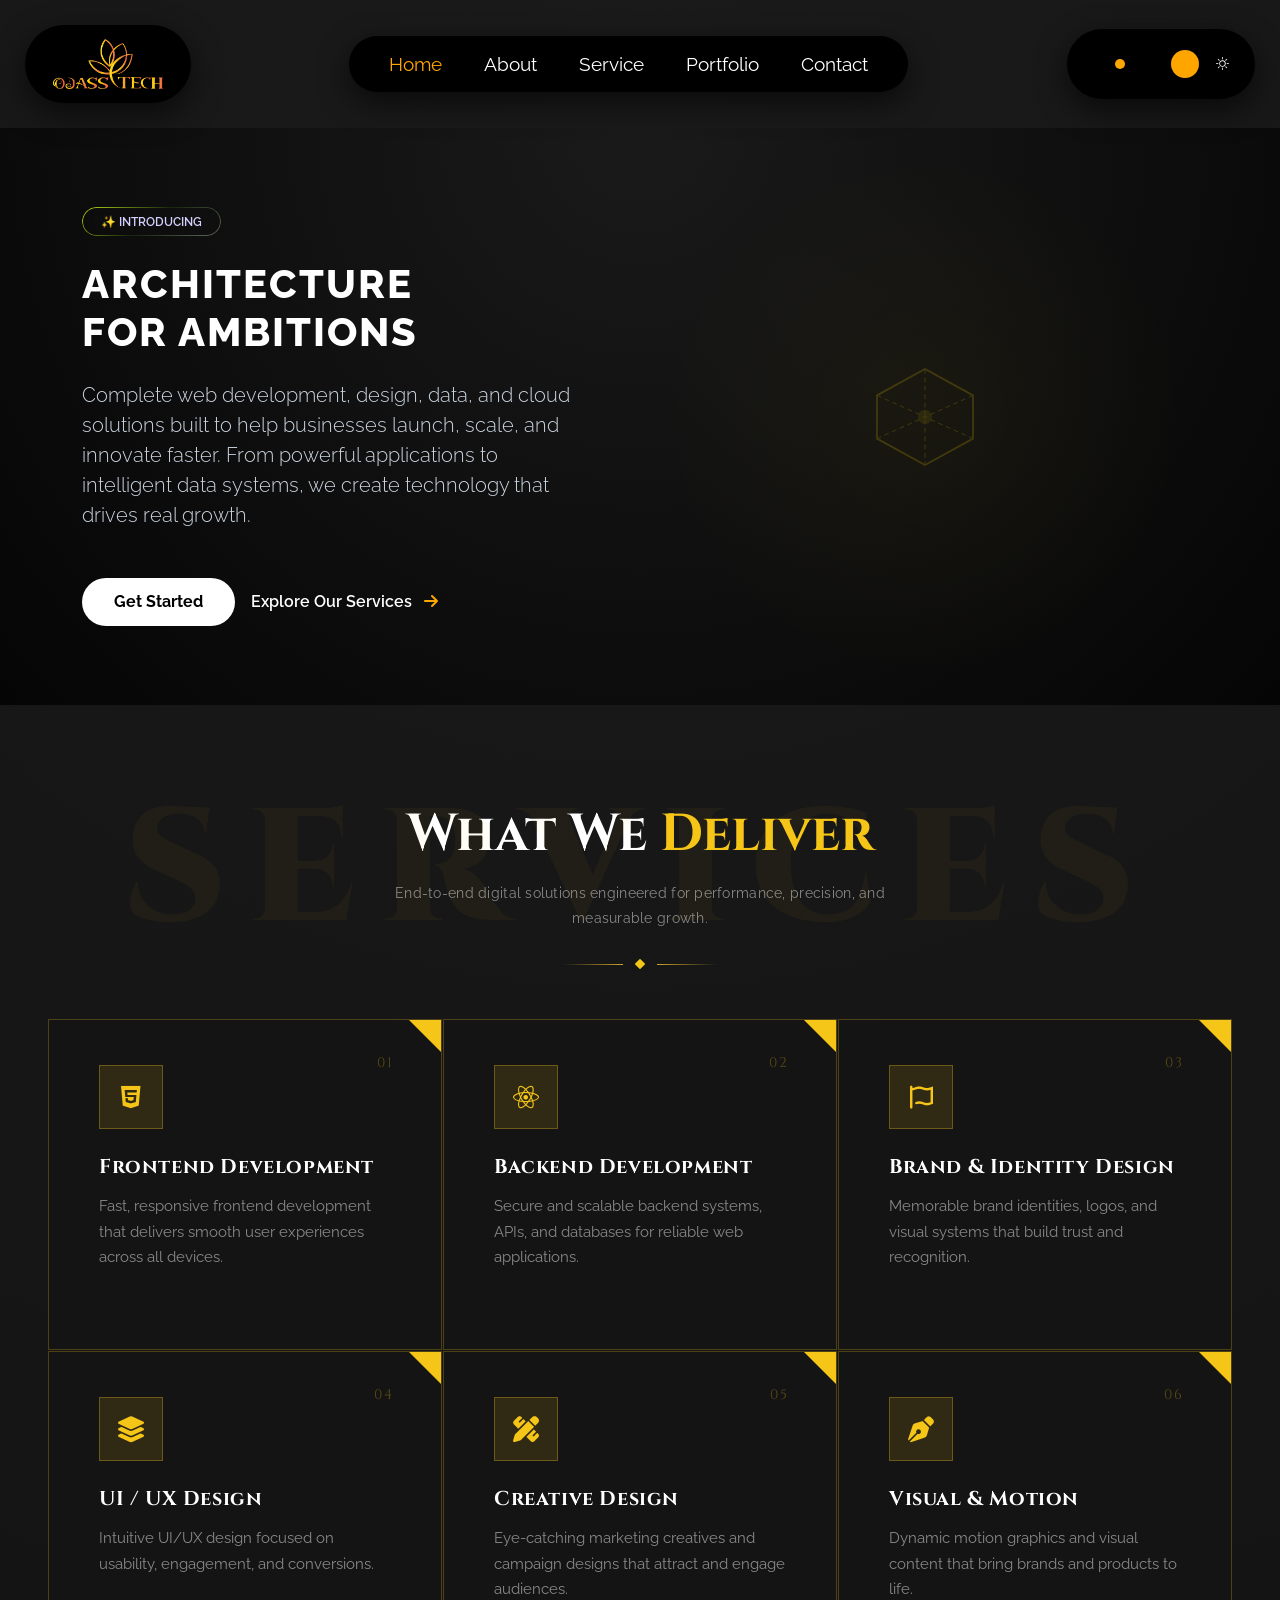
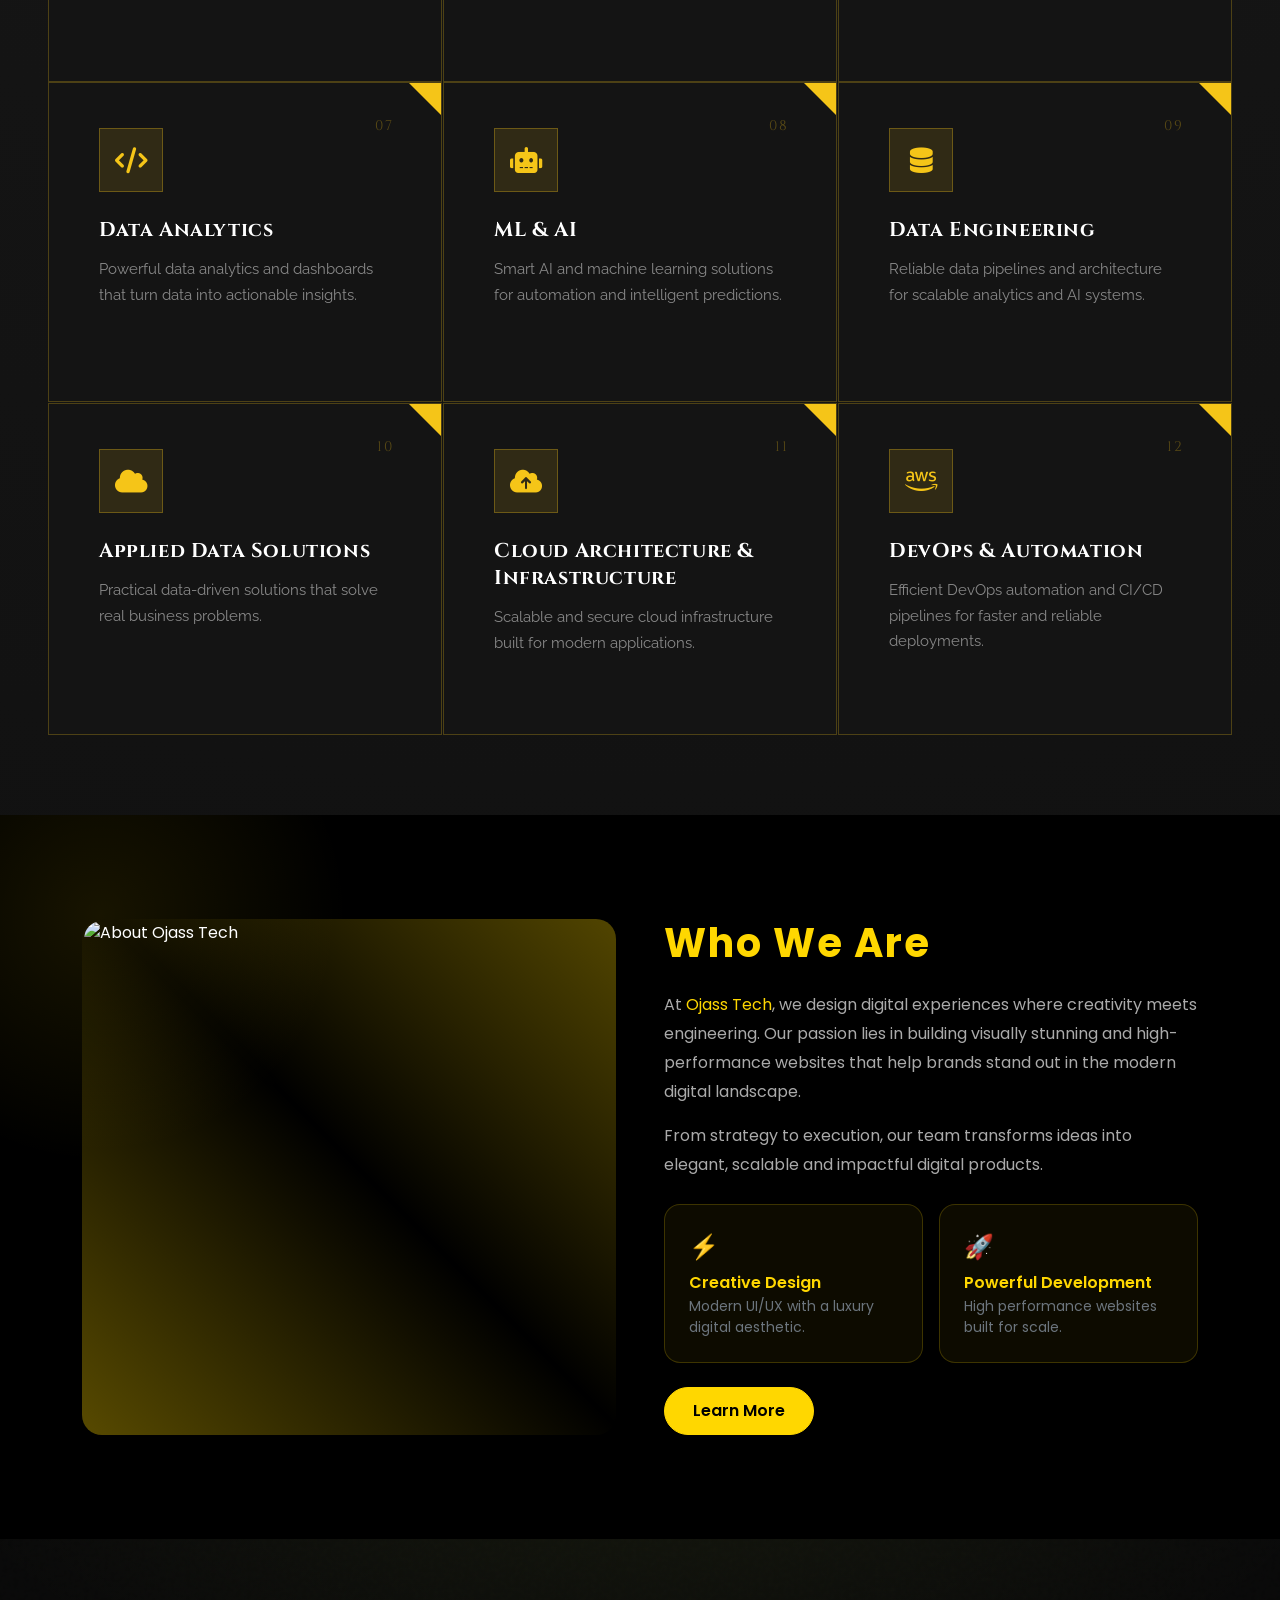
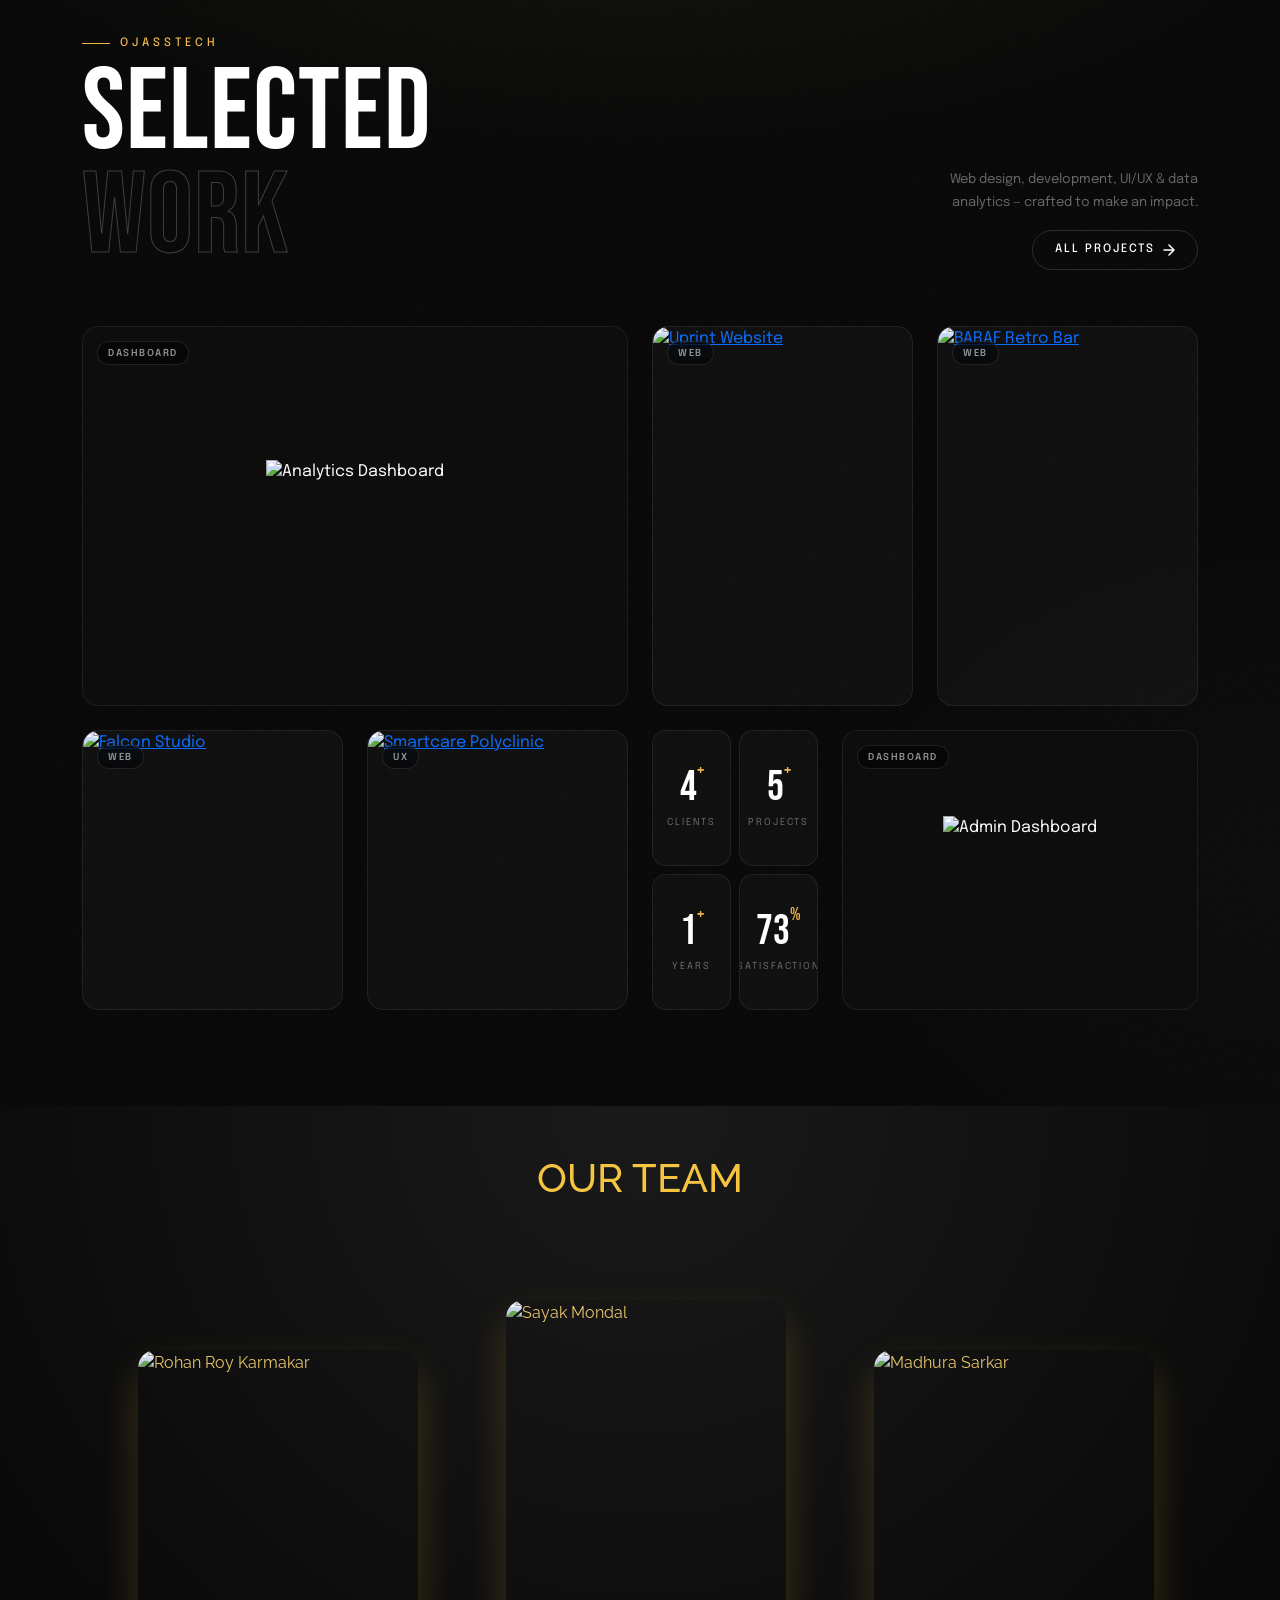
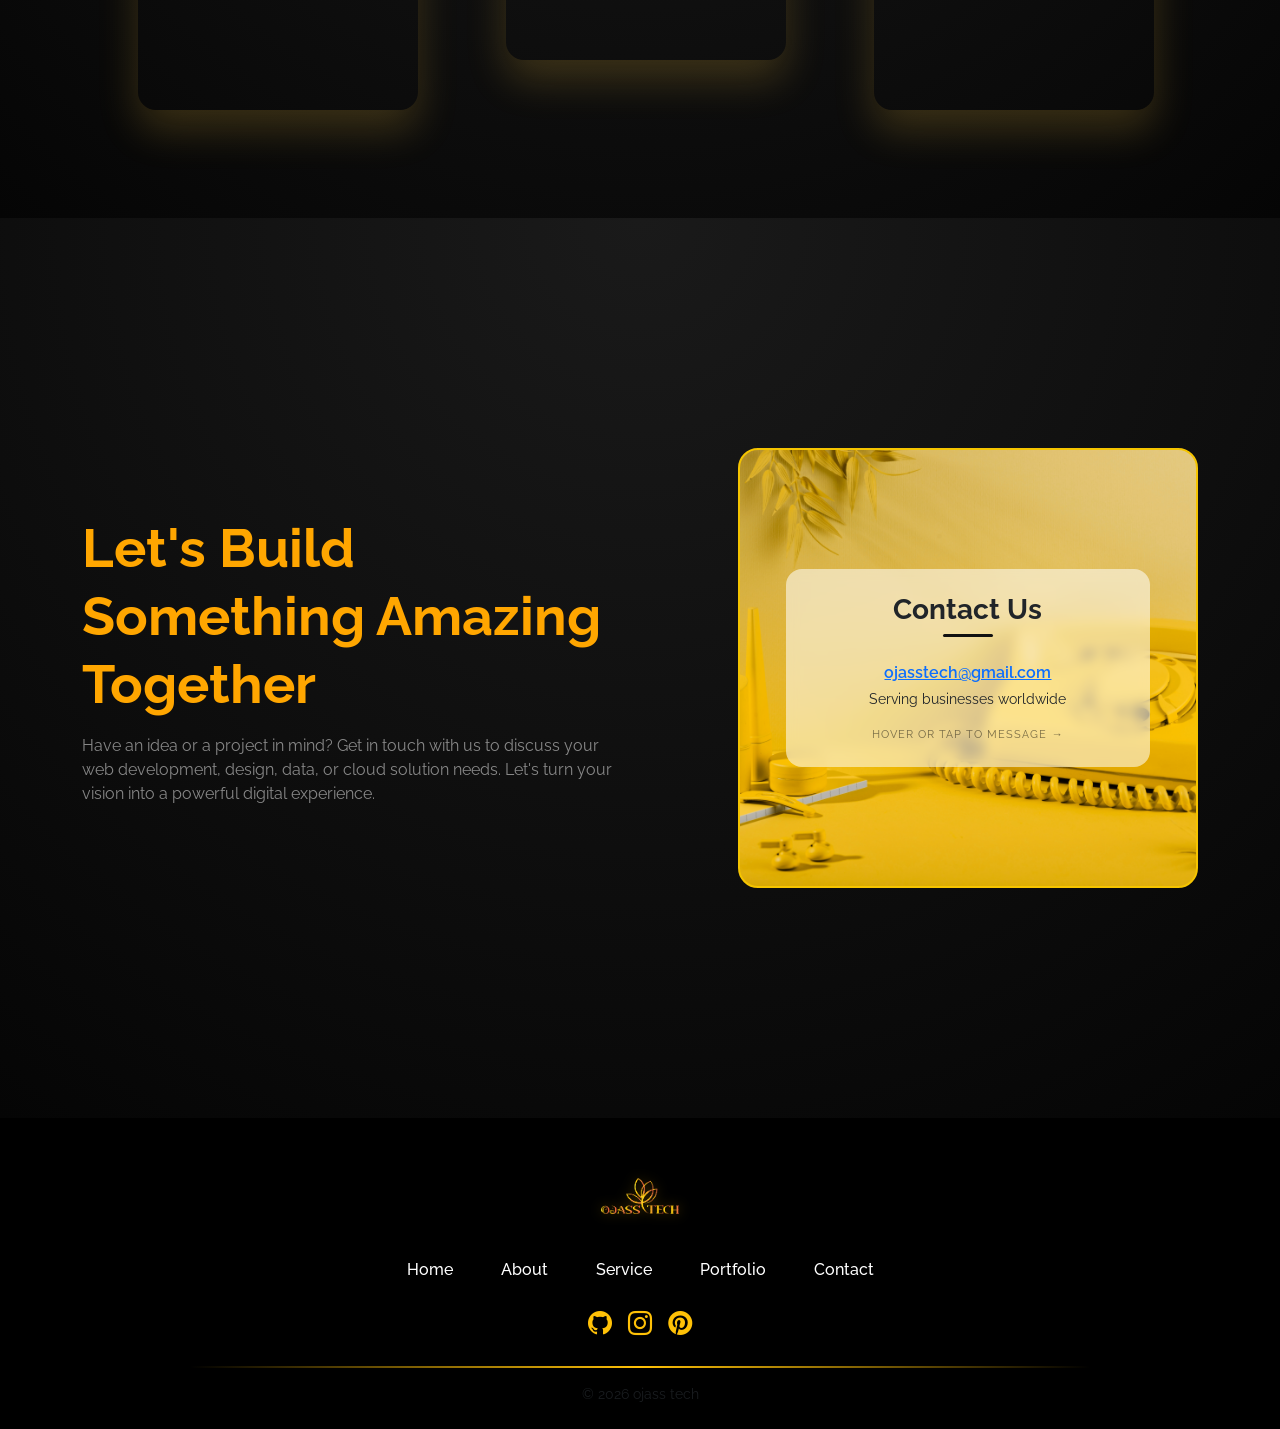
==== index.html @ 21a7098a "upload style.css and index.html from test" ====
<!DOCTYPE html>
<html lang="en">

<head>
  <meta charset="UTF-8" />
  <meta name="viewport" content="width=device-width, initial-scale=1" />
  <meta name="description" content="Ojass Tech offers complete web development, UI/UX design, data engineering, and cloud solutions. We build scalable technology to help your business innovate.">
  <title>ojasstech.com</title>

  <!-- Preconnect to critical origins -->
  <link rel="preconnect" href="https://cdn.jsdelivr.net" crossorigin>
  <link rel="preconnect" href="https://fonts.googleapis.com">
  <link rel="preconnect" href="https://fonts.gstatic.com" crossorigin>
  <link rel="preconnect" href="https://lottie.host" crossorigin>

  <!-- Preload the logo — above-the-fold LCP candidate -->
  <link rel="preload" href="assets/ojasstechlogo.png" as="image">

  <!-- Google Fonts with display=swap to prevent render-blocking -->
  <link href="https://fonts.googleapis.com/css2?family=Cinzel:wght@700;900&family=Bebas+Neue&family=Raleway:wght@400;600&family=Poppins:wght@400;600&family=Epilogue:wght@400;700&display=swap" rel="stylesheet">

  <!-- Critical CSS: Bootstrap + Bootstrap Icons -->
  <link href="https://cdn.jsdelivr.net/npm/bootstrap@5.3.2/dist/css/bootstrap.min.css" rel="stylesheet">
  <link href="https://cdn.jsdelivr.net/npm/bootstrap-icons@1.11.1/font/bootstrap-icons.css" rel="stylesheet">

  <!-- Font Awesome: async-loaded (non-render-blocking) -->
  <link rel="preload" href="https://cdnjs.cloudflare.com/ajax/libs/font-awesome/6.0.0-beta3/css/all.min.css" as="style" onload="this.onload=null;this.rel='stylesheet'">
  <noscript><link rel="stylesheet" href="https://cdnjs.cloudflare.com/ajax/libs/font-awesome/6.0.0-beta3/css/all.min.css"></noscript>

  <link rel="stylesheet" href="style.css">

  <!-- Inline critical CSS for above-the-fold paint — avoids FOUC on hero -->
  <style>
    body { background: radial-gradient(circle at top, #1a1a1a, #050505); }
    .navbar-wrap, .mobile-navbar { opacity: 1; }
    /* Robot placeholder skeleton shown before Spline loads */
    .robot-placeholder {
      width: 100%;
      height: 100%;
      position: absolute;
      inset: 0;
      display: flex;
      align-items: center;
      justify-content: center;
      background: radial-gradient(circle at center, rgba(255,215,0,0.04), transparent 70%);
      border-radius: 12px;
    }
    .robot-placeholder svg {
      opacity: 0.18;
      width: 120px;
      height: 120px;
    }
    /* Lottie placeholder: a simple pulsing dot shown before Lottie JS loads */
    .lottie-placeholder {
      width: 70px;
      height: 50px;
      display: flex;
      align-items: center;
      justify-content: center;
    }
    .lottie-placeholder::after {
      content: '';
      width: 10px;
      height: 10px;
      background: #FFA600;
      border-radius: 50%;
      animation: lottiePulse 1.2s ease-in-out infinite;
    }
    @keyframes lottiePulse {
      0%, 100% { opacity: 0.3; transform: scale(0.8); }
      50%       { opacity: 1;   transform: scale(1.2); }
    }
    .lottie-loaded .lottie-placeholder { display: none; }
  </style>
</head>

<body>

  <!-- DESKTOP NAVBAR -->
  <div class="navbar-wrap">
    <div class="pill logo-pill">
      <img src="assets/ojasstechlogo.png" alt="Ojass Tech Logo" class="logo-img" width="120" height="50" fetchpriority="high" />
    </div>

    <div class="pill nav-pill">
      <a class="active" href="#">Home</a>
      <a href="/about">About</a>
      <a href="/service">Service</a>
      <a href="/portfolio">Portfolio</a>
      <a href="/contact">Contact</a>
    </div>

    <div class="pill right-pill">
      <!-- Lottie placeholder shown until JS loads the real animation -->
      <div class="lottie-box" id="lottieDesktop">
        <div class="lottie-placeholder"></div>
      </div>

      <div class="theme-toggle" id="themeToggle" role="button" aria-label="Toggle light/dark mode">
        <span>
          <i class="bi bi-moon-stars" aria-hidden="true"></i>
          <i class="bi bi-brightness-high" aria-hidden="true"></i>
        </span>
        <div class="toggle-ball"></div>
      </div>
    </div>
  </div>

  <!-- MOBILE NAVBAR -->
  <div class="mobile-navbar">
    <div class="mobile-top">
      <div class="mobile-logo">
        <img src="assets/ojasstechlogo.png" alt="Ojass Tech Logo" class="logo-img-mob" width="100" height="40" />
      </div>

      <button class="menu-btn" id="menuToggle" aria-label="Open navigation menu" aria-expanded="false" aria-controls="mobileMenu">
        <i class="bi bi-list" aria-hidden="true"></i>
      </button>

      <div class="mobile-actions">
        <!-- Mobile Lottie placeholder -->
        <div class="lottie-box-mob" id="lottieMobile">
          <div class="lottie-placeholder"></div>
        </div>
        <div class="theme-toggle" id="themeToggleMobile" role="button" aria-label="Toggle light/dark mode">
          <div class="toggle-ball"></div>
        </div>
      </div>
    </div>

    <div class="mobile-menu" id="mobileMenu">
      <a class="active" href="#">Home</a>
      <a href="/about">About</a>
      <a href="/service">Service</a>
      <a href="/portfolio">Portfolio</a>
      <a href="/contact">Contact</a>
    </div>
  </div>


  <!-- HERO SECTION -->
  <section id="hero" class="hero d-flex align-items-center">
    <div class="container">

      <div class="row align-items-center">

        <!-- LEFT -->
        <div class="col-lg-6 text-start text-lg-start mb-5 mb-lg-0">

          <span class="pill-badge mb-4 d-inline-block">✨ Introducing</span>

          <h1 class="display-heading display-6 mb-4">
            architecture<br>for Ambitions
          </h1>

          <p class="lead lead-custom mb-5">
            Complete web development, design, data, and cloud solutions built to help businesses launch, scale, and
            innovate faster. From powerful applications to intelligent data systems, we create technology that drives
            real growth.
          </p>

          <div class="d-flex flex-wrap align-items-center justify-content-lg-start gap-3">
            <a href="/contact" class="btn btn-get-started">Get Started</a>
            <a href="#service" class="doc-link">
              Explore Our Services <i class="fas fa-arrow-right" aria-hidden="true"></i>
            </a>
          </div>

        </div>

        <!-- RIGHT — Spline lazy-loaded via IntersectionObserver -->
        <div class="col-lg-6">
          <div class="robot-wrapper" id="splineContainer">
            <!-- Static placeholder shown immediately — replace with a real screenshot
                 of your Spline robot saved as assets/robot-placeholder.webp for best results -->
            <div class="robot-placeholder" id="splinePlaceholder" aria-hidden="true">
              <!-- Generic 3D cube SVG as skeleton — replace with your robot screenshot -->
              <svg viewBox="0 0 100 100" fill="none" xmlns="http://www.w3.org/2000/svg">
                <polygon points="50,10 90,32 90,68 50,90 10,68 10,32" stroke="#FFD700" stroke-width="1.5" fill="none"/>
                <line x1="50" y1="10" x2="50" y2="90" stroke="#FFD700" stroke-width="0.8" stroke-dasharray="4,3"/>
                <line x1="10" y1="32" x2="90" y2="68" stroke="#FFD700" stroke-width="0.8" stroke-dasharray="4,3"/>
                <line x1="90" y1="32" x2="10" y2="68" stroke="#FFD700" stroke-width="0.8" stroke-dasharray="4,3"/>
                <circle cx="50" cy="50" r="6" fill="#FFD700" opacity="0.5"/>
              </svg>
            </div>
            <!-- spline-viewer injected here by JS after scroll -->
          </div>
        </div>

      </div>

    </div>
  </section>


  <!-- SERVICE SECTION -->
  <section class="services-section" id="service">
    <div class="container-fluid px-4 px-xl-5" style="max-width: 1600px;">

      <div class="services-header reveal">
        <h2>What We <span>Deliver</span></h2>
        <p>End-to-end digital solutions engineered for performance, precision, and measurable growth.</p>
        <div class="gold-divider">
          <span></span>
          <i class="fas fa-diamond" aria-hidden="true"></i>
          <span></span>
        </div>
      </div>

      <div class="row g-card">

        <div class="col-12 col-md-6 col-lg-4 reveal" style="transition-delay:0.05s">
          <div class="service-card">
            <a href="/service" aria-label="Frontend Development service">
              <div class="card-number">01</div>
              <div class="service-icon"><i class="fa-brands fa-html5" aria-hidden="true"></i></div>
              <h5>Frontend Development</h5>
              <p>Fast, responsive frontend development that delivers smooth user experiences across all devices.</p>
              <div class="card-cta">Explore <i class="fas fa-arrow-right" aria-hidden="true"></i></div>
            </a>
          </div>
        </div>

        <div class="col-12 col-md-6 col-lg-4 reveal" style="transition-delay:0.1s">
          <div class="service-card">
            <a href="/service" aria-label="Backend Development service">
              <div class="card-number">02</div>
              <div class="service-icon"><i class="fa-brands fa-react" aria-hidden="true"></i></div>
              <h5>Backend Development</h5>
              <p>Secure and scalable backend systems, APIs, and databases for reliable web applications.</p>
              <div class="card-cta">Explore <i class="fas fa-arrow-right" aria-hidden="true"></i></div>
            </a>
          </div>
        </div>

        <div class="col-12 col-md-6 col-lg-4 reveal" style="transition-delay:0.15s">
          <div class="service-card">
            <a href="/service" aria-label="Brand & Identity Design service">
              <div class="card-number">03</div>
              <div class="service-icon"><i class="fa-regular fa-font-awesome" aria-hidden="true"></i></div>
              <h5>Brand & Identity Design</h5>
              <p>Memorable brand identities, logos, and visual systems that build trust and recognition.</p>
              <div class="card-cta">Explore <i class="fas fa-arrow-right" aria-hidden="true"></i></div>
            </a>
          </div>
        </div>

        <div class="col-12 col-md-6 col-lg-4 reveal" style="transition-delay:0.2s">
          <div class="service-card">
            <a href="/service" aria-label="UI/UX Design service">
              <div class="card-number">04</div>
              <div class="service-icon"><i class="fas fa-layer-group" aria-hidden="true"></i></div>
              <h5>UI / UX Design</h5>
              <p>Intuitive UI/UX design focused on usability, engagement, and conversions.</p>
              <div class="card-cta">Explore <i class="fas fa-arrow-right" aria-hidden="true"></i></div>
            </a>
          </div>
        </div>

        <div class="col-12 col-md-6 col-lg-4 reveal" style="transition-delay:0.25s">
          <div class="service-card">
            <a href="/service" aria-label="Creative Design service">
              <div class="card-number">05</div>
              <div class="service-icon"><i class="fa-solid fa-pen-ruler" aria-hidden="true"></i></div>
              <h5>Creative Design</h5>
              <p>Eye-catching marketing creatives and campaign designs that attract and engage audiences.</p>
              <div class="card-cta">Explore <i class="fas fa-arrow-right" aria-hidden="true"></i></div>
            </a>
          </div>
        </div>

        <div class="col-12 col-md-6 col-lg-4 reveal" style="transition-delay:0.3s">
          <div class="service-card">
            <a href="/service" aria-label="Visual & Motion service">
              <div class="card-number">06</div>
              <div class="service-icon"><i class="fas fa-pen-nib" aria-hidden="true"></i></div>
              <h5>Visual & Motion</h5>
              <p>Dynamic motion graphics and visual content that bring brands and products to life.</p>
              <div class="card-cta">Explore <i class="fas fa-arrow-right" aria-hidden="true"></i></div>
            </a>
          </div>
        </div>

        <div class="col-12 col-md-6 col-lg-4 reveal" style="transition-delay:0.35s">
          <div class="service-card">
            <a href="/service" aria-label="Data Analytics service">
              <div class="card-number">07</div>
              <div class="service-icon"><i class="fas fa-code" aria-hidden="true"></i></div>
              <h5>Data Analytics</h5>
              <p>Powerful data analytics and dashboards that turn data into actionable insights.</p>
              <div class="card-cta">Explore <i class="fas fa-arrow-right" aria-hidden="true"></i></div>
            </a>
          </div>
        </div>

        <div class="col-12 col-md-6 col-lg-4 reveal" style="transition-delay:0.4s">
          <div class="service-card">
            <a href="/service" aria-label="ML & AI service">
              <div class="card-number">08</div>
              <div class="service-icon"><i class="fa-solid fa-robot" aria-hidden="true"></i></div>
              <h5>ML & AI</h5>
              <p>Smart AI and machine learning solutions for automation and intelligent predictions.</p>
              <div class="card-cta">Explore <i class="fas fa-arrow-right" aria-hidden="true"></i></div>
            </a>
          </div>
        </div>

        <div class="col-12 col-md-6 col-lg-4 reveal" style="transition-delay:0.45s">
          <div class="service-card">
            <a href="/service" aria-label="Data Engineering service">
              <div class="card-number">09</div>
              <div class="service-icon"><i class="fa-solid fa-database" aria-hidden="true"></i></div>
              <h5>Data Engineering</h5>
              <p>Reliable data pipelines and architecture for scalable analytics and AI systems.</p>
              <div class="card-cta">Explore <i class="fas fa-arrow-right" aria-hidden="true"></i></div>
            </a>
          </div>
        </div>

        <div class="col-12 col-md-6 col-lg-4 reveal" style="transition-delay:0.5s">
          <div class="service-card">
            <a href="/service" aria-label="Applied Data Solutions service">
              <div class="card-number">10</div>
              <div class="service-icon"><i class="fa-solid fa-cloud" aria-hidden="true"></i></div>
              <h5>Applied Data Solutions</h5>
              <p>Practical data-driven solutions that solve real business problems.</p>
              <div class="card-cta">Explore <i class="fas fa-arrow-right" aria-hidden="true"></i></div>
            </a>
          </div>
        </div>

        <div class="col-12 col-md-6 col-lg-4 reveal" style="transition-delay:0.55s">
          <div class="service-card">
            <a href="/service" aria-label="Cloud Architecture & Infrastructure service">
              <div class="card-number">11</div>
              <div class="service-icon"><i class="fa-solid fa-cloud-arrow-up" aria-hidden="true"></i></div>
              <h5>Cloud Architecture & Infrastructure</h5>
              <p>Scalable and secure cloud infrastructure built for modern applications.</p>
              <div class="card-cta">Explore <i class="fas fa-arrow-right" aria-hidden="true"></i></div>
            </a>
          </div>
        </div>

        <div class="col-12 col-md-6 col-lg-4 reveal" style="transition-delay:0.6s">
          <div class="service-card">
            <a href="/service" aria-label="DevOps & Automation service">
              <div class="card-number">12</div>
              <div class="service-icon"><i class="fa-brands fa-aws" aria-hidden="true"></i></div>
              <h5>DevOps & Automation</h5>
              <p>Efficient DevOps automation and CI/CD pipelines for faster and reliable deployments.</p>
              <div class="card-cta">Explore <i class="fas fa-arrow-right" aria-hidden="true"></i></div>
            </a>
          </div>
        </div>

      </div>
    </div>
  </section>


  <!-- ABOUT SECTION -->
  <section id="about-ojass">
    <div class="container py-4">
      <div class="row align-items-stretch g-5">

        <div class="col-lg-6 d-flex">
          <div class="img-border-wrap w-100">
            <!-- Use WebP with JPEG fallback. Convert aboutus-home.jpg → aboutus-home.webp via Squoosh -->
            <picture>
              <source srcset="assets/aboutus-home.webp" type="image/webp">
              <img src="assets/aboutus-home.jpg" alt="About Ojass Tech" loading="lazy" decoding="async" width="600" height="400">
            </picture>
          </div>
        </div>

        <div class="col-lg-6 d-flex flex-column justify-content-center">

          <h2 class="fw-bold fs-1 mb-4" style="color:#FFD700; letter-spacing:2px;">Who We Are</h2>

          <p class="mb-3 about-muted">
            At <span class="brand-highlight">Ojass Tech</span>, we design digital experiences where
            creativity meets engineering. Our passion lies in building visually stunning
            and high-performance websites that help brands stand out in the modern digital landscape.
          </p>

          <p class="mb-4 about-muted">
            From strategy to execution, our team transforms ideas into elegant,
            scalable and impactful digital products.
          </p>

          <div class="row g-3 mb-4">
            <div class="col-sm-6">
              <div class="feature-box p-4">
                <div class="fs-4 mb-2">⚡</div>
                <h6 class="fw-semibold mb-1 about-feature-title">Creative Design</h6>
                <p class="small mb-0 about-feature-desc">Modern UI/UX with a luxury digital aesthetic.</p>
              </div>
            </div>
            <div class="col-sm-6">
              <div class="feature-box p-4">
                <div class="fs-4 mb-2">🚀</div>
                <h6 class="fw-semibold mb-1 about-feature-title">Powerful Development</h6>
                <p class="small mb-0 about-feature-desc">High performance websites built for scale.</p>
              </div>
            </div>
          </div>

          <div>
            <a href="/about" class="about-btn" aria-label="Learn more about Ojass Tech">Learn More</a>
          </div>

        </div>
      </div>
    </div>
  </section>


  <!-- PORTFOLIO SECTION -->
  <section id="ot-portfolio" class="py-5">
    <div class="container py-5">

      <div class="ot-section-header ot-reveal ot-d1">
        <div>
          <div class="ot-title-eyebrow">OjassTech</div>
          <div class="ot-title-main">Selected<br><em>Work</em></div>
        </div>
        <div class="ot-header-right">
          <p>Web design, development, UI/UX & data analytics — crafted to make an impact.</p>
          <a href="/portfolio" class="ot-view-all-btn">
            All Projects
            <svg width="12" height="12" viewBox="0 0 12 12" fill="none" aria-hidden="true">
              <path d="M1 6h10M6 1l5 5-5 5" stroke="currentColor" stroke-width="1.5" stroke-linecap="round" stroke-linejoin="round" />
            </svg>
          </a>
        </div>
      </div>

      <div class="row g-4 mb-4">

        <div class="col-lg-6 ot-reveal ot-d2">
          <div class="ot-p-card ot-dash-card ot-dash-card-lg">
            <span class="ot-card-tag">Dashboard</span>
            <!-- WebP versions: convert with Squoosh → assets/dashboard1.webp -->
            <picture>
              <source srcset="assets/dashboard1.webp" type="image/webp">
              <img src="assets/dashboard 1.jpg" alt="Analytics Dashboard" loading="lazy" decoding="async" width="600" height="380">
            </picture>
            <div class="ot-card-info">
              <h6>Analytics Dashboard</h6>
              <small>UI · Data Visualization</small>
            </div>
          </div>
        </div>

        <div class="col-lg-3 ot-reveal ot-d3">
          <a href="https://ojasstech.github.io/uprintonline/" target="_blank" rel="noopener noreferrer">
            <div class="ot-p-card ot-web-card">
              <span class="ot-card-tag">Web</span>
              <picture>
                <source srcset="assets/uprint.webp" type="image/webp">
                <img src="assets/uprint.jpg" alt="Uprint Website" loading="lazy" decoding="async" width="300" height="380">
              </picture>
              <div class="ot-card-info">
                <h6>Uprint Website</h6>
                <small>Web Design</small>
              </div>
            </div>
          </a>
        </div>

        <div class="col-lg-3 ot-reveal ot-d4">
          <a href="https://madhura-sarkar.github.io/baraf/" target="_blank" rel="noopener noreferrer">
            <div class="ot-p-card ot-web-card">
              <span class="ot-card-tag">Web</span>
              <picture>
                <source srcset="assets/baraf.webp" type="image/webp">
                <img src="assets/baraf.png" alt="BARAF Retro Bar" loading="lazy" decoding="async" width="300" height="380">
              </picture>
              <div class="ot-card-info">
                <h6>Baraf Retro Bar & Restaurant</h6>
                <small>Homepage Design</small>
              </div>
            </div>
          </a>
        </div>

      </div>

      <div class="row g-4">

        <div class="col-lg-3 ot-reveal ot-d2">
          <a href="https://ojasstech.github.io/falcongarment/" target="_blank" rel="noopener noreferrer">
            <div class="ot-p-card ot-web-card2">
              <span class="ot-card-tag">Web</span>
              <picture>
                <source srcset="assets/falcon.webp" type="image/webp">
                <img src="assets/falcon.jpg" alt="Falcon Studio" loading="lazy" decoding="async" width="300" height="280">
              </picture>
              <div class="ot-card-info">
                <h6>Falcon Studio</h6>
                <small>Web Redesign</small>
              </div>
            </div>
          </a>
        </div>

        <div class="col-lg-3 ot-reveal ot-d3">
          <a href="https://ojasstech.github.io/smartcare/" target="_blank" rel="noopener noreferrer">
            <div class="ot-p-card ot-web-card2">
              <span class="ot-card-tag">UX</span>
              <picture>
                <source srcset="assets/smartcare.webp" type="image/webp">
                <img src="assets/smartcare.jpg" alt="Smartcare Polyclinic" loading="lazy" decoding="async" width="300" height="280">
              </picture>
              <div class="ot-card-info">
                <h6>Smartcare Polyclinic</h6>
                <small>UI/UX System</small>
              </div>
            </div>
          </a>
        </div>

        <div class="col-lg-2 col-md-6 ot-reveal ot-d4">
          <div class="ot-stat-grid-wrap">
            <div class="row g-2">
              <div class="col-6">
                <div class="ot-stat-card">
                  <div class="ot-stat-number"><span class="ot-counter" data-target="5">0</span><sup>+</sup></div>
                  <div class="ot-stat-label">Clients</div>
                </div>
              </div>
              <div class="col-6">
                <div class="ot-stat-card">
                  <div class="ot-stat-number"><span class="ot-counter" data-target="7">0</span><sup>+</sup></div>
                  <div class="ot-stat-label">Projects</div>
                </div>
              </div>
              <div class="col-6">
                <div class="ot-stat-card">
                  <div class="ot-stat-number"><span class="ot-counter" data-target="1">0</span><sup>+</sup></div>
                  <div class="ot-stat-label">Years</div>
                </div>
              </div>
              <div class="col-6">
                <div class="ot-stat-card">
                  <div class="ot-stat-number"><span class="ot-counter" data-target="95">0</span><sup>%</sup></div>
                  <div class="ot-stat-label">Satisfaction</div>
                </div>
              </div>
            </div>
          </div>
        </div>

        <div class="col-lg-4 col-md-6 ot-reveal ot-d5">
          <div class="ot-p-card ot-dash-card ot-dash-card-sm">
            <span class="ot-card-tag">Dashboard</span>
            <picture>
              <source srcset="assets/dashboard2.webp" type="image/webp">
              <img src="assets/dashboard 2.jpg" alt="Admin Dashboard" loading="lazy" decoding="async" width="400" height="280">
            </picture>
            <div class="ot-card-info">
              <h6>Admin Dashboard</h6>
              <small>Design System</small>
            </div>
          </div>
        </div>

      </div>

    </div>
  </section>


  <!-- TEAM SECTION -->
  <section id="ot-team" class="py-5">
    <div class="container">

      <div class="row">
        <div class="col-12 text-center ot-team-title">
          <h1>OUR TEAM</h1>
        </div>
      </div>

      <div class="ot-cards-wrapper">

        <div class="ot-team-card ot-card-1">
          <img src="https://i.pinimg.com/736x/e3/a6/f5/e3a6f5e869b3142d532f1bb4394dfa37.jpg" alt="Rohan Roy Karmakar" loading="lazy" decoding="async" width="280" height="360" />
          <div class="ot-team-overlay"><h5>Rohan Roy Karmakar</h5></div>
        </div>

        <div class="ot-team-card ot-card-2">
          <img src="https://i.pinimg.com/736x/e6/00/6d/e6006da0bc649869bf40bfb905b9883f.jpg" alt="Sayak Mondal" loading="lazy" decoding="async" width="280" height="360" />
          <div class="ot-team-overlay"><h5>Sayak Mondal</h5></div>
        </div>

        <div class="ot-team-card ot-card-3">
          <img src="https://i.pinimg.com/1200x/9f/0a/ba/9f0ababbc2673d8c20bb06755ae03d43.jpg" alt="Madhura Sarkar" loading="lazy" decoding="async" width="280" height="360" />
          <div class="ot-team-overlay"><h5>Madhura Sarkar</h5></div>
        </div>

      </div>

    </div>
  </section>


  <!-- CONTACT SECTION -->
  <section id="ot-contact" class="min-vh-100 d-flex align-items-center py-5">
    <div class="container py-4">
      <div class="row align-items-center g-5">

        <div class="col-12 col-md-6 text-center text-md-start">
          <h2 class="fw-bold lh-sm ot-contact-heading" style="font-size: clamp(2rem, 5vw, 3.4rem);">
            Let's Build Something Amazing Together
          </h2>
          <p class="mt-3 ot-contact-sub">
            Have an idea or a project in mind? Get in touch with us to discuss your web development, design, data, or
            cloud solution needs. Let's turn your vision into a powerful digital experience.
          </p>
        </div>

        <div class="col-12 col-md-6 d-flex justify-content-center justify-content-md-end">
          <div class="ot-flip-container w-100" style="max-width:460px;" onclick="this.classList.toggle('ot-active')">
            <div class="ot-flip-card">

              <div class="ot-flip-side ot-front d-flex align-items-center justify-content-center">
                <div class="text-center text-dark rounded-4 px-4 py-4"
                  style="backdrop-filter: blur(6px); background: rgba(255,255,255,0.55); width:80%;">
                  <h3 class="fw-bold ot-card-title">Contact Us</h3>
                  <p class="fw-semibold mt-4 mb-1">
                    <a href="mailto:ojasstech@gmail.com">ojasstech@gmail.com</a>
                  </p>
                  <p class="mb-0 small">Serving businesses worldwide</p>
                  <p class="mt-3 mb-0 text-black-50" style="font-size:0.7rem;letter-spacing:1px;text-transform:uppercase;">
                    Hover or tap to message →
                  </p>
                </div>
              </div>

              <div class="ot-flip-side ot-back d-flex align-items-center justify-content-center">
                <form action="https://formsubmit.co/ojasstech@gmail.com" method="POST"
                  class="w-100 d-flex justify-content-center">
                  <div class="rounded-4 px-4 py-4 w-100"
                    style="max-width:380px; backdrop-filter: blur(6px); background: rgba(255,255,255,0.6);">
                    <h3 class="fw-bold text-dark text-center ot-card-title mb-4">Contact Us</h3>
                    <div class="mb-3">
                      <input type="text" name="name" class="ot-field" placeholder="Your Full Name" required autocomplete="name">
                    </div>
                    <div class="mb-3">
                      <input type="email" name="email" class="ot-field" placeholder="Your Email" required autocomplete="email">
                    </div>
                    <div class="mb-3">
                      <textarea name="message" class="ot-field" rows="3" placeholder="Your Message" required></textarea>
                    </div>
                    <button type="submit" class="btn w-100 fw-semibold rounded-3 ot-submit-btn">
                      Send Message
                    </button>
                  </div>
                </form>
              </div>

            </div>
          </div>
        </div>

      </div>
    </div>
  </section>


  <!-- FOOTER -->
  <footer id="ot-footer" class="d-flex flex-column min-vh-50 text-white mt-auto pt-5" style="background: #000;">
    <div class="container text-center">

      <div class="d-flex align-items-center justify-content-center mb-4">
        <div class="ot-logo-box d-flex align-items-center justify-content-center rounded-pill"
          style="width: 260px; height: 60px; background: #000;">
          <img src="assets/ojasstechlogo.png" alt="OjassTech Logo" class="ot-footer-logo" loading="lazy" decoding="async" width="156" height="36" />
        </div>
      </div>

      <ul class="nav justify-content-center gap-3 mb-3">
        <li class="nav-item"><a class="nav-link text-white fw-medium ot-nav-link" href="/">Home</a></li>
        <li class="nav-item"><a class="nav-link text-white fw-medium ot-nav-link" href="/about">About</a></li>
        <li class="nav-item"><a class="nav-link text-white fw-medium ot-nav-link" href="/service">Service</a></li>
        <li class="nav-item"><a class="nav-link text-white fw-medium ot-nav-link" href="/portfolio">Portfolio</a></li>
        <li class="nav-item"><a class="nav-link text-white fw-medium ot-nav-link" href="/contact">Contact</a></li>
      </ul>

      <div class="d-flex justify-content-center gap-3 mb-4">
        <a href="https://github.com/ojasstech" class="ot-social-link text-warning fs-4" aria-label="Ojass Tech on GitHub" target="_blank" rel="noopener noreferrer"><i class="bi bi-github" aria-hidden="true"></i></a>
        <a href="https://www.instagram.com/ojass.tech" class="ot-social-link text-warning fs-4" aria-label="Ojass Tech on Instagram" target="_blank" rel="noopener noreferrer"><i class="bi bi-instagram" aria-hidden="true"></i></a>
        <a href="https://in.pinterest.com/ojasstech/" class="ot-social-link text-warning fs-4" aria-label="Ojass Tech on Pinterest" target="_blank" rel="noopener noreferrer"><i class="bi bi-pinterest" aria-hidden="true"></i></a>
      </div>

      <div class="ot-footer-divider mx-auto mb-3"></div>
      <p class="small text-muted pb-4 mb-0">© 2026 ojass tech</p>

    </div>
  </footer>


  <!-- ═══════════════════════════════════════════════════
       SCRIPTS — all deferred / lazy to protect TBT & TTI
       ═══════════════════════════════════════════════════ -->

  <!-- Bootstrap JS — defer so it never blocks parsing -->
  <script src="https://cdn.jsdelivr.net/npm/bootstrap@5.3.2/dist/js/bootstrap.bundle.min.js" defer></script>

  <script>
    (function () {
      'use strict';

      /* ──────────────────────────────────────────────────
         1. SPLINE — inject script + viewer only when the
            robot container enters the viewport (200px early)
         ────────────────────────────────────────────────── */
      var splineLoaded = false;
      var splineContainer = document.getElementById('splineContainer');
      var splinePlaceholder = document.getElementById('splinePlaceholder');

      var splineObs = new IntersectionObserver(function (entries) {
        if (entries[0].isIntersecting && !splineLoaded) {
          splineLoaded = true;
          splineObs.disconnect();

          // Dynamically inject the Spline viewer script
          var s = document.createElement('script');
          s.type = 'module';
          s.src = 'https://unpkg.com/@splinetool/viewer@1.12.58/build/spline-viewer.js';
          s.onload = function () {
            // Create and insert the viewer element
            var viewer = document.createElement('spline-viewer');
            viewer.setAttribute('url', 'https://prod.spline.design/wp-HumuRmpvWuUR3/scene.splinecode');
            viewer.setAttribute('events-target', 'global');
            viewer.className = 'robot';
            viewer.style.cssText = 'position:absolute;inset:0;width:100%;height:100%;display:block;';
            // Fade placeholder out, viewer in
            if (splinePlaceholder) {
              splinePlaceholder.style.transition = 'opacity 0.5s';
              splinePlaceholder.style.opacity = '0';
              setTimeout(function () { splinePlaceholder.remove(); }, 500);
            }
            splineContainer.appendChild(viewer);
          };
          document.head.appendChild(s);
        }
      }, { rootMargin: '200px 0px' }); // Start loading 200px before hero is visible

      if (splineContainer) splineObs.observe(splineContainer);

      /* ──────────────────────────────────────────────────
         2. LOTTIE — inject after page load event so it
            never competes with critical rendering
         ────────────────────────────────────────────────── */
      function injectLottie() {
        var s = document.createElement('script');
        s.type = 'module';
        s.src = 'https://unpkg.com/@lottiefiles/dotlottie-wc@0.8.11/dist/dotlottie-wc.js';
        s.onload = function () {
          // Replace desktop placeholder with real dotlottie-wc
          var desktopBox = document.getElementById('lottieDesktop');
          if (desktopBox) {
            var wc1 = document.createElement('dotlottie-wc');
            wc1.setAttribute('src', 'https://lottie.host/79f30cfb-bf27-48cc-8a07-85f405bd5cda/XPbWEwe9zy.lottie');
            wc1.setAttribute('autoplay', '');
            wc1.setAttribute('loop', '');
            wc1.style.cssText = 'width:70px;height:50px;';
            desktopBox.innerHTML = '';
            desktopBox.appendChild(wc1);
          }
          // Replace mobile placeholder with real dotlottie-wc
          var mobileBox = document.getElementById('lottieMobile');
          if (mobileBox) {
            var wc2 = document.createElement('dotlottie-wc');
            wc2.setAttribute('src', 'https://lottie.host/79f30cfb-bf27-48cc-8a07-85f405bd5cda/XPbWEwe9zy.lottie');
            wc2.setAttribute('autoplay', '');
            wc2.setAttribute('loop', '');
            wc2.style.cssText = 'width:70px;height:50px;';
            mobileBox.innerHTML = '';
            mobileBox.appendChild(wc2);
          }
        };
        document.head.appendChild(s);
      }

      // Wait until page has fully loaded before starting Lottie download
      if (document.readyState === 'complete') {
        // Already loaded (e.g. fast cache hit)
        setTimeout(injectLottie, 300);
      } else {
        window.addEventListener('load', function () {
          setTimeout(injectLottie, 300);
        });
      }

      /* ──────────────────────────────────────────────────
         3. THEME TOGGLE
         ────────────────────────────────────────────────── */
      function toggleTheme() {
        document.body.classList.toggle('light');
      }
      document.getElementById('themeToggle').addEventListener('click', toggleTheme);
      document.getElementById('themeToggleMobile').addEventListener('click', toggleTheme);

      /* ──────────────────────────────────────────────────
         4. MOBILE MENU
         ────────────────────────────────────────────────── */
      var menuToggle = document.getElementById('menuToggle');
      var mobileMenu = document.getElementById('mobileMenu');
      menuToggle.addEventListener('click', function () {
        var isOpen = mobileMenu.classList.toggle('show');
        menuToggle.setAttribute('aria-expanded', isOpen);
      });

      /* ──────────────────────────────────────────────────
         5. UNIFIED SCROLL REVEAL (services + portfolio)
         ────────────────────────────────────────────────── */
      var revealObs = new IntersectionObserver(function (entries) {
        entries.forEach(function (e) {
          if (e.isIntersecting) {
            e.target.classList.add('visible', 'ot-visible');
            revealObs.unobserve(e.target);
          }
        });
      }, { threshold: 0.1 });

      document.querySelectorAll('.reveal, .ot-reveal').forEach(function (el) {
        revealObs.observe(el);
      });

      /* ──────────────────────────────────────────────────
         6. COUNT-UP ANIMATION
         ────────────────────────────────────────────────── */
      var counterObs = new IntersectionObserver(function (entries) {
        entries.forEach(function (e) {
          if (!e.isIntersecting) return;
          var el = e.target;
          var target = +el.dataset.target;
          var steps = 60;
          var step = 0;
          var tick = function () {
            step++;
            var eased = 1 - Math.pow(1 - step / steps, 3);
            el.textContent = Math.round(eased * target);
            if (step < steps) setTimeout(tick, 1600 / steps);
            else el.textContent = target;
          };
          tick();
          counterObs.unobserve(el);
        });
      }, { threshold: 0.5 });

      document.querySelectorAll('.ot-counter').forEach(function (c) {
        counterObs.observe(c);
      });

    })();
  </script>

</body>
</html>
---- style.css ----
/* ===== CSS Custom Properties ===== */
:root {
  --gold: #F5C518;
  --gold-light: #FFD700;
  --gold-dim: #C9A227;
  --gold-muted: rgba(245, 197, 24, 0.12);
  --black: #0A0A0A;
  --black-mid: #111111;
  --black-card: #141414;
  --black-border: rgba(245, 197, 24, 0.25);
  --transition-base: 0.3s ease;
  --transition-med: 0.4s ease;
}

*, *::before, *::after { box-sizing: border-box; }

/* ===== Body ===== */
body {
  min-height: 100vh;
  font-family: 'Segoe UI', 'Raleway', sans-serif;
  background: radial-gradient(circle at top, #1a1a1a, #050505);
  background-color: var(--black);
  color: #e0e0e0;
  transition: background var(--transition-med), color var(--transition-med);
  overflow-x: hidden;
}

body.light {
  background: radial-gradient(circle at top, #ffffff, #eaeaea);
  color: #000;
}


/* ─────────────── NAVBAR ─────────────── */

.navbar-wrap {
  padding: 25px;
  display: flex;
  justify-content: space-between;
  align-items: center;
  gap: 20px;
}

.pill {
  background: #000;
  border-radius: 999px;
  padding: 14px 28px;
  display: flex;
  align-items: center;
  gap: 18px;
  box-shadow: 0 10px 30px rgba(0, 0, 0, 0.6);
}

body.light .pill {
  background: rgba(255, 255, 255, 0.8);
  box-shadow: 0 10px 30px rgba(0, 0, 0, 0.2);
}

.logo-img,
.logo-img-mob {
  height: 50px;
  width: auto;
  transition: transform var(--transition-base);
}

.logo-img:hover {
  transform: scale(1.08);
}

.nav-pill a {
  color: #fff;
  text-decoration: none;
  font-size: 1.2rem;
  margin: 0 12px;
  transition: color var(--transition-base);
}

.nav-pill a:hover,
.nav-pill a.active { color: orange; }

body.light .nav-pill a { color: #111; }

body.light .nav-pill a:hover,
body.light .nav-pill a.active { color: #ff7b00; }

.right-pill {
  padding: 10px 18px;
  gap: 12px;
}

.lottie-box,
.lottie-box-mob {
  width: 70px;
  height: 50px;
}

.lottie-box dotlottie-wc,
.lottie-box-mob dotlottie-wc {
  width: 100%;
  height: 100%;
}

/* ── Theme Toggle ── */
.theme-toggle {
  width: 70px;
  height: 34px;
  background: #000;
  border-radius: 999px;
  position: relative;
  cursor: pointer;
  display: flex;
  align-items: center;
  justify-content: space-between;
  padding: 0 8px;
}

.theme-toggle span {
  position: absolute;
  inset: 0;
  display: flex;
  align-items: center;
  justify-content: space-between;
  padding: 0 8px;
  font-size: 13px;
  pointer-events: none;
  color: #fff;
}

.toggle-ball {
  width: 28px;
  height: 28px;
  background: orange;
  border-radius: 50%;
  position: absolute;
  top: 3px;
  left: 4px;
  transition: left var(--transition-base), background var(--transition-base);
  z-index: 2;
  will-change: left;
}

body.light .theme-toggle { background: #eaeaea; }
body.light .theme-toggle span { color: #000; }
body.light .toggle-ball { left: 38px; background: #ff7b00; }

/* ── Mobile Navbar ── */
.mobile-navbar {
  display: none;
  padding: 12px 18px;
  background: rgba(0, 0, 0, 0.8);
  border-radius: 20px;
}

.mobile-top {
  display: flex;
  justify-content: space-between;
  align-items: center;
}

.mobile-actions {
  display: flex;
  align-items: center;
  gap: 10px;
}

.menu-btn {
  background: none;
  border: none;
  color: orange;
  font-size: 1.8rem;
  cursor: pointer;
}

.mobile-menu {
  display: none;
  flex-direction: column;
  margin-top: 10px;
  text-align: center;
}

.mobile-menu a {
  color: #fff;
  text-decoration: none;
  padding: 8px 0;
  font-size: 1rem;
  transition: color var(--transition-base);
}

.mobile-menu a:hover { color: orange; }
.mobile-menu.show { display: flex; }

@media (max-width: 991px) {
  .navbar-wrap { display: none; }
  .mobile-navbar { display: block; }
}


/* ─────────────── HERO ─────────────── */

#hero {
  background: radial-gradient(circle at top, #1a1a1a, #050505);
}

.hero {
  max-width: 1700px;
  margin: 0 auto;
  padding: 2rem 1rem;
  color: #fff;
}

.display-heading {
  font-weight: 800;
  text-transform: uppercase;
  letter-spacing: 2px;
  line-height: 1.2;
}

.lead-custom {
  color: #cbd5e0;
  max-width: 500px;
}

.pill-badge {
  padding: 0.35rem 1.2rem;
  border-radius: 100px;
  font-size: 0.75rem;
  font-weight: 600;
  text-transform: uppercase;
  position: relative;
  display: inline-block;
  backdrop-filter: blur(5px);
  color: #d4d0ff;
}

.pill-badge::before {
  content: '';
  position: absolute;
  inset: 0;
  padding: 1px;
  border-radius: 100px;
  background: linear-gradient(145deg, #b3d81a, #16250c, #606d5a);
  -webkit-mask: linear-gradient(#fff 0 0) content-box, linear-gradient(#fff 0 0);
  -webkit-mask-composite: xor;
  mask-composite: exclude;
  pointer-events: none;
}

.btn-get-started {
  background: #fff;
  color: #000;
  border-radius: 40px;
  padding: 0.75rem 2rem;
  font-weight: 700;
  border: none;
  transition: background var(--transition-base), transform var(--transition-base);
  text-decoration: none;
  display: inline-block;
}

.btn-get-started:hover {
  background: #f0eaff;
  transform: translateY(-2px);
  color: #000;
}

.doc-link {
  color: #fff;
  font-weight: 600;
  text-decoration: none;
  transition: color var(--transition-base);
}

.doc-link i {
  color: #FFA600;
  margin-left: 8px;
  transition: transform var(--transition-base);
}

.doc-link:hover { color: #FFA600; }
.doc-link:hover i { transform: translateX(5px); }

.robot-wrapper {
  position: relative;
  height: 513px;
  width: 100%;
}

spline-viewer.robot {
  position: absolute;
  inset: 0;
  width: 100%;
  height: 100%;
  display: block;
}

@media (max-width: 767.98px) {
  .display-heading { font-size: 2.5rem; }
  .robot-wrapper { height: 380px; margin-top: 2rem; }
  spline-viewer.robot { transform: scale(1.1); }
}

@media (max-width: 480px) {
  .robot-wrapper { height: 300px; }
}

/* Light mode — hero */
body.light #hero { background: radial-gradient(circle at top, #ffffff, #eaeaea); }
body.light .hero { color: #000; }
body.light .lead-custom { color: #555; }
body.light .display-heading { color: #000; }
body.light .pill-badge { color: #333; }
body.light .doc-link { color: #000; }
body.light .doc-link:hover { color: #FFA600; }
body.light .btn-get-started { background: #000; color: #fff; }
body.light .btn-get-started:hover { background: #222; color: #fff; }


/* ─────────────── ABOUT ─────────────── */

#about-ojass {
  background: #000;
  font-family: 'Poppins', sans-serif;
  color: #fff;
  overflow: hidden;
  position: relative;
  padding: 80px 0;
  transition: background var(--transition-med), color var(--transition-med);
}

#about-ojass::before {
  content: "";
  position: absolute;
  width: 500px;
  height: 500px;
  background: radial-gradient(circle, #FFD70018, transparent 70%);
  top: -150px;
  left: -150px;
  pointer-events: none;
  animation: aboutFloat 8s ease-in-out infinite;
  will-change: transform;
}

@keyframes aboutFloat {
  0%, 100% { transform: translateY(0); }
  50% { transform: translateY(40px); }
}

@keyframes aboutBorderMove {
  0% { background-position: 0% 50%; }
  100% { background-position: 300% 50%; }
}

#about-ojass .img-border-wrap {
  position: relative;
  border-radius: 20px;
  padding: 2px;
  overflow: hidden;
  min-height: 380px;
  background: linear-gradient(45deg, #FFD700, transparent 50%, #FFD700);
  background-size: 300% 300%;
  animation: aboutBorderMove 4s linear infinite;
  will-change: background-position;
}

#about-ojass .img-border-wrap img {
  display: block;
  width: 100%;
  height: 100%;
  object-fit: cover;
  border-radius: 18px;
  transition: transform 0.5s ease;
}

#about-ojass .img-border-wrap:hover img { transform: scale(1.05); }

#about-ojass .feature-box {
  background: rgba(255, 215, 0, 0.05);
  border: 1px solid rgba(255, 215, 0, 0.2);
  border-radius: 16px;
  transition: transform var(--transition-med), box-shadow var(--transition-med), background var(--transition-med), border-color var(--transition-med);
}

#about-ojass .feature-box:hover {
  transform: translateY(-8px);
  box-shadow: 0 0 25px rgba(255, 215, 0, 0.3);
}

#about-ojass .about-muted { color: #aaa; line-height: 1.8; }
#about-ojass .about-muted .brand-highlight { color: #FFD700; }
#about-ojass .about-feature-title { color: #FFD700; }
#about-ojass .about-feature-desc { color: #6c757d; }

#about-ojass .about-btn {
  display: inline-block;
  padding: 11px 28px;
  background: #FFD700;
  color: #000;
  border-radius: 30px;
  font-weight: 600;
  text-decoration: none;
  border: 1px solid #FFD700;
  transition: background 0.3s, color 0.3s;
}

#about-ojass .about-btn:hover {
  background: transparent;
  color: #FFD700;
}

/* Light mode — about */
body.light #about-ojass {
  background: radial-gradient(circle at top, #ffffff, #eaeaea);
  color: #111;
}

body.light #about-ojass::before {
  background: radial-gradient(circle, rgba(184, 134, 11, 0.1), transparent 70%);
}

body.light #about-ojass .img-border-wrap {
  background: linear-gradient(45deg, #b8860b, transparent 50%, #b8860b);
  background-size: 300% 300%;
}

body.light #about-ojass .feature-box {
  background: rgba(184, 134, 11, 0.06);
  border-color: rgba(184, 134, 11, 0.25);
}

body.light #about-ojass .feature-box:hover {
  box-shadow: 0 0 25px rgba(184, 134, 11, 0.25);
}

body.light #about-ojass .about-muted { color: #444; }
body.light #about-ojass .about-muted .brand-highlight { color: #b8860b; }
body.light #about-ojass .about-feature-title { color: #b8860b; }
body.light #about-ojass .about-feature-desc { color: #666; }
body.light #about-ojass h2 { color: #b8860b !important; }

body.light #about-ojass .about-btn {
  background: #b8860b;
  color: #fff;
  border-color: #b8860b;
}

body.light #about-ojass .about-btn:hover {
  background: transparent;
  color: #b8860b;
}


/* ─────────────── SERVICE SECTION ─────────────── */

.services-header {
  text-align: center;
  padding: 80px 20px 50px;
  position: relative;
}

.services-header::before {
  content: 'SERVICES';
  position: absolute;
  top: 50%;
  left: 50%;
  transform: translate(-50%, -50%);
  font-family: 'Cinzel', serif;
  font-size: clamp(60px, 14vw, 160px);
  font-weight: 900;
  color: rgba(245, 197, 24, 0.04);
  white-space: nowrap;
  letter-spacing: 0.15em;
  pointer-events: none;
  user-select: none;
}

.services-header h2 {
  font-family: 'Cinzel', serif;
  font-size: clamp(26px, 5vw, 52px);
  font-weight: 700;
  color: #ffffff;
  line-height: 1.15;
  margin-bottom: 16px;
}

.services-header h2 span { color: var(--gold); }

.services-header p {
  max-width: 560px;
  margin: 0 auto;
  font-size: 14px;
  color: #888;
  line-height: 1.8;
  letter-spacing: 0.02em;
}

.gold-divider {
  display: flex;
  align-items: center;
  justify-content: center;
  gap: 12px;
  margin: 28px auto 0;
}

.gold-divider span {
  display: block;
  height: 1px;
  width: 60px;
  background: linear-gradient(90deg, transparent, var(--gold-dim));
}

.gold-divider span:last-child {
  background: linear-gradient(90deg, var(--gold-dim), transparent);
}

.gold-divider i { color: var(--gold); font-size: 10px; }

.services-section { padding: 20px 0 80px; }

/* ── Service Cards ── */
.service-card {
  background: var(--black-card);
  border: 1px solid var(--black-border);
  padding: 45px 50px 40px;
  min-height: 320px;
  position: relative;
  cursor: pointer;
  overflow: hidden;
  transition: border-color 0.35s ease, transform 0.35s ease, box-shadow 0.35s ease;
  height: 100%;
  display: flex;
  flex-direction: column;
  will-change: transform;
}

.service-card::before {
  content: '';
  position: absolute;
  top: 0; right: 0;
  width: 0; height: 0;
  border-style: solid;
  border-width: 0 32px 32px 0;
  border-color: transparent var(--gold) transparent transparent;
  transition: border-width 0.35s ease;
}

.service-card::after {
  content: '';
  position: absolute;
  bottom: -60px; left: -60px;
  width: 120px; height: 120px;
  background: radial-gradient(circle, rgba(245,197,24,0.15) 0%, transparent 70%);
  transition: opacity 0.35s ease;
  opacity: 0;
}

.service-card:hover {
  border-color: var(--gold-dim);
  transform: translateY(-6px);
  box-shadow: 0 20px 50px rgba(0,0,0,0.7), 0 0 30px rgba(245,197,24,0.08);
}

.service-card:hover::before { border-width: 0 48px 48px 0; }
.service-card:hover::after { opacity: 1; }

/* Remove redundant text-decoration reset — handled by anchor href on card */
.service-card a {
  text-decoration: none;
  display: contents;
}

.service-icon {
  width: 64px;
  height: 64px;
  background: var(--gold-muted);
  border: 1px solid rgba(245,197,24,0.3);
  display: flex;
  align-items: center;
  justify-content: center;
  margin-bottom: 24px;
  transition: background 0.35s ease;
}

.service-card:hover .service-icon { background: rgba(245,197,24,0.22); }

.service-icon i {
  font-size: 26px;
  color: var(--gold);
}

.card-number {
  position: absolute;
  top: 32px;
  right: 48px;
  font-family: 'Cinzel', serif;
  font-size: 14px;
  color: rgba(245,197,24,0.3);
  letter-spacing: 0.1em;
}

.service-card h5 {
  font-family: 'Cinzel', serif;
  font-size: 20px;
  font-weight: 700;
  color: #ffffff;
  margin-bottom: 14px;
  letter-spacing: 0.03em;
  line-height: 1.35;
  transition: color 0.3s ease;
}

.service-card:hover h5 { color: var(--gold-light); }

.service-card p {
  font-size: 15px;
  color: #888;
  line-height: 1.7;
  flex-grow: 1;
  margin-bottom: 20px;
}

.card-cta {
  display: inline-flex;
  align-items: center;
  gap: 8px;
  font-size: 12px;
  font-weight: 600;
  letter-spacing: 0.15em;
  text-transform: uppercase;
  color: var(--gold);
  opacity: 0;
  transform: translateX(-8px);
  transition: opacity 0.35s ease, transform 0.35s ease;
}

.service-card:hover .card-cta { opacity: 1; transform: translateX(0); }
.card-cta i { font-size: 11px; }

.row.g-card { --bs-gutter-x: 1px; --bs-gutter-y: 1px; }

/* ── Reveal Animation ── */
.reveal {
  opacity: 0;
  transform: translateY(30px);
  transition: opacity 0.6s ease, transform 0.6s ease;
  will-change: opacity, transform;
}

.reveal.visible {
  opacity: 1;
  transform: translateY(0);
  will-change: auto;
}

@media (max-width: 767px) {
  .services-header { padding: 60px 16px 36px; }
  .service-card { padding: 36px 30px 32px; min-height: 260px; }
}


/* ─────────────── PORTFOLIO SECTION ─────────────── */

#ot-portfolio {
  --ot-accent: #f0b64a;
  --ot-accent-glow: rgba(200, 240, 74, 0.18);
  --ot-card-bg: rgba(255, 255, 255, 0.03);
  --ot-card-border: rgba(255, 255, 255, 0.07);
  --ot-text-dim: rgba(255, 255, 255, 0.38);
  position: relative;
  z-index: 1;
  background: #080808;
  background-image:
    radial-gradient(ellipse 80% 40% at 50% -10%, rgba(200, 240, 74, 0.07) 0%, transparent 70%),
    radial-gradient(ellipse 60% 50% at 100% 80%, rgba(255, 255, 255, 0.02) 0%, transparent 60%);
  color: #fff;
  font-family: 'Epilogue', sans-serif;
  overflow-x: hidden;
}

#ot-portfolio::before {
  content: '';
  position: absolute;
  inset: 0;
  background-image: url("data:image/svg+xml,%3Csvg viewBox='0 0 256 256' xmlns='http://www.w3.org/2000/svg'%3E%3Cfilter id='noise'%3E%3CfeTurbulence type='fractalNoise' baseFrequency='0.9' numOctaves='4' stitchTiles='stitch'/%3E%3C/filter%3E%3Crect width='100%25' height='100%25' filter='url(%23noise)' opacity='0.04'/%3E%3C/svg%3E");
  pointer-events: none;
  z-index: 0;
  opacity: 0.4;
}

#ot-portfolio > .container { position: relative; z-index: 1; }

/* ── Section Header ── */
#ot-portfolio .ot-section-header {
  display: flex;
  align-items: flex-end;
  justify-content: space-between;
  margin-bottom: 56px;
  gap: 24px;
}

#ot-portfolio .ot-title-eyebrow {
  font-size: 0.72rem;
  font-weight: 500;
  letter-spacing: 4px;
  text-transform: uppercase;
  color: var(--ot-accent);
  margin-bottom: 10px;
  display: flex;
  align-items: center;
  gap: 10px;
}

#ot-portfolio .ot-title-eyebrow::before {
  content: '';
  display: inline-block;
  width: 28px;
  height: 1px;
  background: var(--ot-accent);
}

#ot-portfolio .ot-title-main {
  font-family: 'Bebas Neue', sans-serif;
  font-size: clamp(4rem, 9vw, 8rem);
  line-height: 0.9;
  letter-spacing: 1px;
}

#ot-portfolio .ot-title-main em {
  font-style: normal;
  color: transparent;
  -webkit-text-stroke: 1px rgba(255, 255, 255, 0.22);
}

#ot-portfolio .ot-header-right {
  max-width: 260px;
  text-align: right;
}

#ot-portfolio .ot-header-right p {
  font-size: 0.82rem;
  color: var(--ot-text-dim);
  line-height: 1.75;
  margin-bottom: 16px;
}

#ot-portfolio .ot-view-all-btn {
  display: inline-flex;
  align-items: center;
  gap: 8px;
  font-size: 0.72rem;
  font-weight: 500;
  letter-spacing: 2px;
  text-transform: uppercase;
  color: #fff;
  text-decoration: none;
  border: 1px solid rgba(255, 255, 255, 0.14);
  padding: 10px 22px;
  border-radius: 50px;
  transition: background 0.3s, border-color 0.3s, gap 0.3s;
}

#ot-portfolio .ot-view-all-btn:hover {
  background: rgba(255, 255, 255, 0.06);
  border-color: rgba(255, 255, 255, 0.28);
  color: #fff;
  gap: 14px;
}

/* ── Card Base ── */
#ot-portfolio .ot-p-card {
  border-radius: 16px;
  overflow: hidden;
  background: var(--ot-card-bg);
  border: 1px solid var(--ot-card-border);
  position: relative;
  transition: transform 0.45s cubic-bezier(0.23, 1, 0.32, 1), box-shadow 0.45s cubic-bezier(0.23, 1, 0.32, 1), border-color 0.3s;
  will-change: transform;
}

#ot-portfolio .ot-p-card:hover {
  transform: translateY(-10px);
  box-shadow: 0 32px 70px rgba(0,0,0,0.75), 0 0 0 1px rgba(200,240,74,0.12);
  border-color: rgba(200,240,74,0.15);
}

#ot-portfolio .ot-p-card img {
  width: 100%;
  display: block;
  transition: transform 0.7s cubic-bezier(0.23, 1, 0.32, 1);
}

#ot-portfolio .ot-p-card:hover img { transform: scale(1.06); }

/* ── Overlay Info ── */
#ot-portfolio .ot-card-info {
  position: absolute;
  bottom: 0; left: 0; right: 0;
  padding: 20px 22px 22px;
  background: linear-gradient(to top, rgba(0,0,0,0.88) 0%, transparent 100%);
  transform: translateY(8px);
  opacity: 0;
  transition: opacity 0.4s, transform 0.4s;
}

#ot-portfolio .ot-p-card:hover .ot-card-info { opacity: 1; transform: translateY(0); }

#ot-portfolio .ot-card-info h6 { font-weight: 700; font-size: 0.88rem; margin-bottom: 3px; }

#ot-portfolio .ot-card-info small {
  font-size: 0.68rem;
  color: var(--ot-accent);
  letter-spacing: 1.2px;
  text-transform: uppercase;
}

#ot-portfolio .ot-card-tag {
  position: absolute;
  top: 14px; left: 14px;
  font-size: 0.6rem;
  font-weight: 600;
  letter-spacing: 1.5px;
  text-transform: uppercase;
  color: rgba(255,255,255,0.55);
  background: rgba(0,0,0,0.45);
  backdrop-filter: blur(10px);
  border: 1px solid rgba(255,255,255,0.1);
  padding: 4px 10px;
  border-radius: 20px;
  z-index: 2;
}

/* ── Dashboard Card ── */
#ot-portfolio .ot-dash-card {
  background: #0d0d0d;
  display: flex;
  align-items: center;
  justify-content: center;
}

#ot-portfolio .ot-dash-card-lg { height: 380px; }
#ot-portfolio .ot-dash-card-sm { height: 280px; }

#ot-portfolio .ot-dash-card-sm img { object-fit: contain !important; object-position: center !important; }

#ot-portfolio .ot-dash-card img {
  width: 100%;
  height: 100%;
  object-fit: cover;
  object-position: top center;
}

#ot-portfolio .ot-dash-card:hover img { transform: none; }

/* ── Web Scroll Preview ── */
#ot-portfolio .ot-web-card { height: 380px; overflow: hidden; }
#ot-portfolio .ot-web-card2 { height: 280px; overflow: hidden; }

#ot-portfolio .ot-web-card img,
#ot-portfolio .ot-web-card2 img {
  width: 100%;
  height: auto;
  transform: translateY(0);
  transition: transform 9s cubic-bezier(0.25, 0.46, 0.45, 0.94) !important;
}

#ot-portfolio .ot-web-card:hover img { transform: translateY(calc(-100% + 380px)) !important; }
#ot-portfolio .ot-web-card2:hover img { transform: translateY(calc(-100% + 380px)) !important; }

/* ── Stat Cards ── */
#ot-portfolio .ot-stat-card {
  height: 140px;
  display: flex;
  flex-direction: column;
  align-items: center;
  justify-content: center;
  gap: 6px;
  border-radius: 14px;
  background: var(--ot-card-bg);
  border: 1px solid var(--ot-card-border);
  transition: transform 0.4s cubic-bezier(0.23, 1, 0.32, 1), border-color 0.4s, box-shadow 0.4s;
  cursor: default;
  position: relative;
  overflow: hidden;
  will-change: transform;
}

#ot-portfolio .ot-stat-card::after {
  content: '';
  position: absolute;
  inset: 0;
  background: radial-gradient(circle at 50% 120%, var(--ot-accent-glow) 0%, transparent 65%);
  opacity: 0;
  transition: opacity 0.4s;
}

#ot-portfolio .ot-stat-card:hover {
  transform: translateY(-6px);
  border-color: rgba(200,240,74,0.2);
  box-shadow: 0 20px 50px rgba(0,0,0,0.5), 0 0 0 1px rgba(200,240,74,0.08);
}

#ot-portfolio .ot-stat-card:hover::after { opacity: 1; }

#ot-portfolio .ot-stat-number {
  font-family: 'Bebas Neue', sans-serif;
  font-size: 2.6rem;
  line-height: 1;
  position: relative;
  z-index: 1;
}

#ot-portfolio .ot-stat-number sup {
  font-size: 1.1rem;
  color: var(--ot-accent);
  vertical-align: super;
}

#ot-portfolio .ot-stat-label {
  font-size: 0.6rem;
  color: var(--ot-text-dim);
  letter-spacing: 2px;
  text-transform: uppercase;
  position: relative;
  z-index: 1;
}

#ot-portfolio .ot-stat-grid-wrap {
  height: 280px;
  display: flex;
  align-items: stretch;
}

#ot-portfolio .ot-stat-grid-wrap .row { flex: 1; align-content: stretch; }
#ot-portfolio .ot-stat-grid-wrap .col-6 { display: flex; }
#ot-portfolio .ot-stat-grid-wrap .ot-stat-card { flex: 1; height: auto; min-height: 0; }

/* ── Portfolio Scroll Reveal ── */
#ot-portfolio .ot-reveal {
  opacity: 0;
  transform: translateY(36px);
  transition: opacity 0.75s ease, transform 0.75s cubic-bezier(0.23, 1, 0.32, 1);
  will-change: opacity, transform;
}

#ot-portfolio .ot-reveal.ot-visible {
  opacity: 1;
  transform: translateY(0);
  will-change: auto;
}

#ot-portfolio .ot-d1 { transition-delay: 0.00s; }
#ot-portfolio .ot-d2 { transition-delay: 0.08s; }
#ot-portfolio .ot-d3 { transition-delay: 0.16s; }
#ot-portfolio .ot-d4 { transition-delay: 0.24s; }
#ot-portfolio .ot-d5 { transition-delay: 0.32s; }

/* Light mode — portfolio */
body.light #ot-portfolio {
  --ot-accent: #FFA600;
  --ot-accent-glow: rgba(255, 166, 0, 0.15);
  --ot-card-bg: rgba(0, 0, 0, 0.04);
  --ot-card-border: rgba(0, 0, 0, 0.08);
  --ot-text-dim: rgba(0, 0, 0, 0.45);
  background: #fff;
  background-image:
    radial-gradient(ellipse 80% 40% at 50% -10%, rgba(255, 166, 0, 0.08) 0%, transparent 70%),
    radial-gradient(ellipse 60% 50% at 100% 80%, rgba(0, 0, 0, 0.02) 0%, transparent 60%);
  color: #111;
}

body.light #ot-portfolio::before { opacity: 0.15; }
body.light #ot-portfolio .ot-title-main { color: #111; }
body.light #ot-portfolio .ot-title-main em { color: transparent; -webkit-text-stroke: 1px rgba(0,0,0,0.18); }
body.light #ot-portfolio .ot-header-right p { color: #555; }
body.light #ot-portfolio .ot-view-all-btn { color: #111; border-color: rgba(0,0,0,0.18); }
body.light #ot-portfolio .ot-view-all-btn:hover { background: rgba(0,0,0,0.05); border-color: rgba(0,0,0,0.35); }
body.light #ot-portfolio .ot-view-all-btn svg path { stroke: #111; }
body.light #ot-portfolio .ot-p-card { background: #fff; border-color: rgba(0,0,0,0.08); box-shadow: 0 4px 20px rgba(0,0,0,0.06); }
body.light #ot-portfolio .ot-p-card:hover { box-shadow: 0 32px 70px rgba(0,0,0,0.14), 0 0 0 1px rgba(255,166,0,0.25); border-color: rgba(255,166,0,0.3); }
body.light #ot-portfolio .ot-card-info { background: linear-gradient(to top, rgba(0,0,0,0.75) 0%, transparent 100%); }
body.light #ot-portfolio .ot-card-info h6 { color: #fff; }
body.light #ot-portfolio .ot-card-tag { color: rgba(255,255,255,0.9); background: rgba(0,0,0,0.55); border-color: rgba(255,255,255,0.15); }
body.light #ot-portfolio .ot-dash-card { background: #f5f5f5; }
body.light #ot-portfolio .ot-stat-card { background: #fff; border-color: rgba(0,0,0,0.08); box-shadow: 0 2px 12px rgba(0,0,0,0.06); color: #111; }
body.light #ot-portfolio .ot-stat-card:hover { border-color: rgba(255,166,0,0.35); box-shadow: 0 20px 50px rgba(0,0,0,0.1), 0 0 0 1px rgba(255,166,0,0.15); }
body.light #ot-portfolio .ot-stat-number { color: #111; }
body.light #ot-portfolio .ot-stat-number sup { color: #FFA600; }
body.light #ot-portfolio .ot-stat-label { color: rgba(0,0,0,0.4); }

@media (max-width: 991px) {
  #ot-portfolio .ot-section-header { flex-direction: column; align-items: flex-start; }
  #ot-portfolio .ot-header-right { text-align: left; max-width: 100%; }
}

@media (max-width: 768px) {
  #ot-portfolio .ot-dash-card-lg,
  #ot-portfolio .ot-dash-card-sm,
  #ot-portfolio .ot-web-card { height: 240px; }
  #ot-portfolio .ot-web-card:hover img { transform: translateY(calc(-100% + 240px)) !important; }
  #ot-portfolio .ot-stat-grid-wrap { height: auto; }
}


/* ─────────────── TEAM SECTION ─────────────── */

#ot-team {
  --ot-gold: #f5c542;
  --ot-gold-glow: rgba(245, 197, 66, 0.45);
  background: radial-gradient(circle at top, #1a1a1a, #050505);
  color: var(--ot-gold);
  transition: background var(--transition-med), color var(--transition-med);
}

body.light #ot-team {
  --ot-gold: #FFA600;
  --ot-gold-glow: rgba(255, 166, 0, 0.35);
  background: radial-gradient(circle at top, #ffffff, #eaeaea);
  color: #111;
}

#ot-team .ot-cards-wrapper {
  position: relative;
  height: 420px;
  margin: 80px auto 60px;
}

#ot-team .ot-team-card {
  position: absolute;
  width: 280px;
  height: 360px;
  border-radius: 18px;
  overflow: hidden;
  cursor: pointer;
  transition: transform 0.4s ease, box-shadow 0.4s ease;
  box-shadow: 0 20px 40px rgba(245, 197, 66, 0.2);
  will-change: transform;
}

#ot-team .ot-team-card img {
  width: 100%;
  height: 100%;
  object-fit: cover;
  filter: grayscale(30%);
  transition: filter 0.4s ease;
}

#ot-team .ot-team-card:hover {
  transform: translateY(-18px) scale(1.06);
  box-shadow: 0 30px 80px var(--ot-gold-glow);
  z-index: 10;
}

#ot-team .ot-team-card:hover img { filter: grayscale(0%); }

#ot-team .ot-team-overlay {
  position: absolute;
  inset: 0;
  background: linear-gradient(to top, rgba(0,0,0,0.9), transparent);
  opacity: 0;
  transition: opacity 0.4s ease;
  display: flex;
  align-items: flex-end;
  padding: 20px;
}

#ot-team .ot-team-card:hover .ot-team-overlay { opacity: 1; }
#ot-team .ot-team-overlay h5 { color: var(--ot-gold); font-size: 1rem; }

#ot-team .ot-card-1 { left: 5%; top: 60px; z-index: 1; }
#ot-team .ot-card-2 { left: 38%; top: 10px; z-index: 2; }
#ot-team .ot-card-3 { left: 71%; top: 60px; z-index: 1; }

@media (max-width: 991px) {
  #ot-team .ot-cards-wrapper { height: auto; margin-top: 40px; }
  #ot-team .ot-team-card { position: static; width: 100%; max-width: 340px; height: 300px; margin: 0 auto 24px; }
}

@media (max-width: 575px) {
  #ot-team .ot-team-card { height: 260px; max-width: 100%; }
}

@media (min-width: 992px) and (max-width: 1199px) {
  #ot-team .ot-cards-wrapper { height: 380px; }
  #ot-team .ot-team-card { width: 260px; height: 320px; }
  #ot-team .ot-card-1 { left: 4%; top: 60px; }
  #ot-team .ot-card-2 { left: 37%; top: 10px; }
  #ot-team .ot-card-3 { left: 70%; top: 60px; }
}

@media (min-width: 1400px) {
  #ot-team .ot-cards-wrapper { height: 460px; }
  #ot-team .ot-team-card { width: 320px; height: 400px; }
  #ot-team .ot-card-1 { left: 5%; top: 70px; }
  #ot-team .ot-card-2 { left: 37%; top: 0; }
  #ot-team .ot-card-3 { left: 69%; top: 70px; }
}


/* ─────────────── CONTACT SECTION ─────────────── */

#ot-contact { background: radial-gradient(circle at top, #1a1a1a, #050505); }

body.light #ot-contact { background: radial-gradient(circle at top, #ffffff, #eaeaea); }

#ot-contact .ot-flip-container {
  perspective: 1000px;
  height: 440px;
  cursor: pointer;
}

#ot-contact .ot-flip-card {
  width: 100%;
  height: 100%;
  position: relative;
  transition: transform 1s ease-in-out;
  transform-style: preserve-3d;
  will-change: transform;
}

#ot-contact .ot-flip-container:hover .ot-flip-card,
#ot-contact .ot-flip-container.ot-active .ot-flip-card {
  transform: rotateY(180deg);
}

#ot-contact .ot-flip-side {
  position: absolute;
  inset: 0;
  backface-visibility: hidden;
  border-radius: 20px;
  overflow: hidden;
  border: 2px solid #f5c400;
  background-size: cover;
  background-position: center;
}

#ot-contact .ot-front { background-image: url('assets/contactfront.jpg'); }
#ot-contact .ot-back { background-image: url('assets/contactback.jpg'); transform: rotateY(180deg); }

#ot-contact .ot-card-title::after {
  content: '';
  display: block;
  width: 50px;
  height: 3px;
  background: #111;
  border-radius: 2px;
  margin: 8px auto 0;
}

#ot-contact .ot-field {
  display: block;
  width: 100%;
  background: transparent;
  border: none;
  border-bottom: 2px solid #111;
  border-radius: 0;
  color: #111;
  padding: 8px 2px;
  font-size: 0.9rem;
  outline: none;
  transition: border-color 0.3s;
}

#ot-contact .ot-field::placeholder { color: rgba(0,0,0,0.45); }
#ot-contact .ot-field:focus { border-color: #FFA600; }

/* Submit button — CSS-only hover instead of inline onmouseover/onmouseout */
#ot-contact .ot-submit-btn {
  background: #f5c400;
  color: #000;
  border: 2px solid #f5c400;
  transition: background 0.25s, color 0.25s, border-color 0.25s;
}

#ot-contact .ot-submit-btn:hover {
  background: transparent;
  color: #111;
  border-color: #111;
}

#ot-contact .ot-contact-heading { color: #FFA600; }
#ot-contact .ot-contact-sub { color: rgba(255,255,255,0.5); }
body.light #ot-contact .ot-contact-sub { color: rgba(0,0,0,0.5); }

@media (max-width: 767px) {
  #ot-contact .ot-flip-container { height: 400px; }
}


/* ─────────────── FOOTER ─────────────── */

#ot-footer .ot-footer-divider {
  height: 2px;
  max-width: 900px;
  background: linear-gradient(to right, transparent, #ffc107, transparent);
}

#ot-footer .ot-nav-link {
  transition: transform var(--transition-base), color var(--transition-base);
}

#ot-footer .ot-nav-link:hover {
  transform: translateY(-2px);
  color: #ffc107 !important;
}

#ot-footer .ot-social-link {
  transition: transform var(--transition-base), color var(--transition-base);
}

#ot-footer .ot-social-link:hover {
  transform: scale(1.2);
  color: #fff !important;
}

#ot-footer .ot-logo-box {
  transition: box-shadow var(--transition-base);
}

#ot-footer .ot-logo-box:hover {
  box-shadow: 0 0 15px rgba(255, 193, 7, 0.4);
}

#ot-footer .ot-footer-logo {
  max-width: 60%;
  max-height: 60%;
  object-fit: contain;
  filter: drop-shadow(0 0 6px rgba(255, 193, 7, 0.4));
  transition: transform var(--transition-base);
}

#ot-footer .ot-logo-box:hover .ot-footer-logo { transform: scale(1.05); }

/* Light mode — footer */
body.light #ot-footer { background: #f1f1f1 !important; color: #111 !important; }
body.light #ot-footer .ot-nav-link { color: #111 !important; }
body.light #ot-footer .ot-nav-link:hover { color: #ff7b00 !important; }
body.light #ot-footer .ot-social-link { color: #ff7b00 !important; }
body.light #ot-footer .ot-social-link:hover { color: #111 !important; }
body.light #ot-footer .ot-logo-box { background: #ddd !important; }
body.light #ot-footer .text-muted { color: #666 !important; }
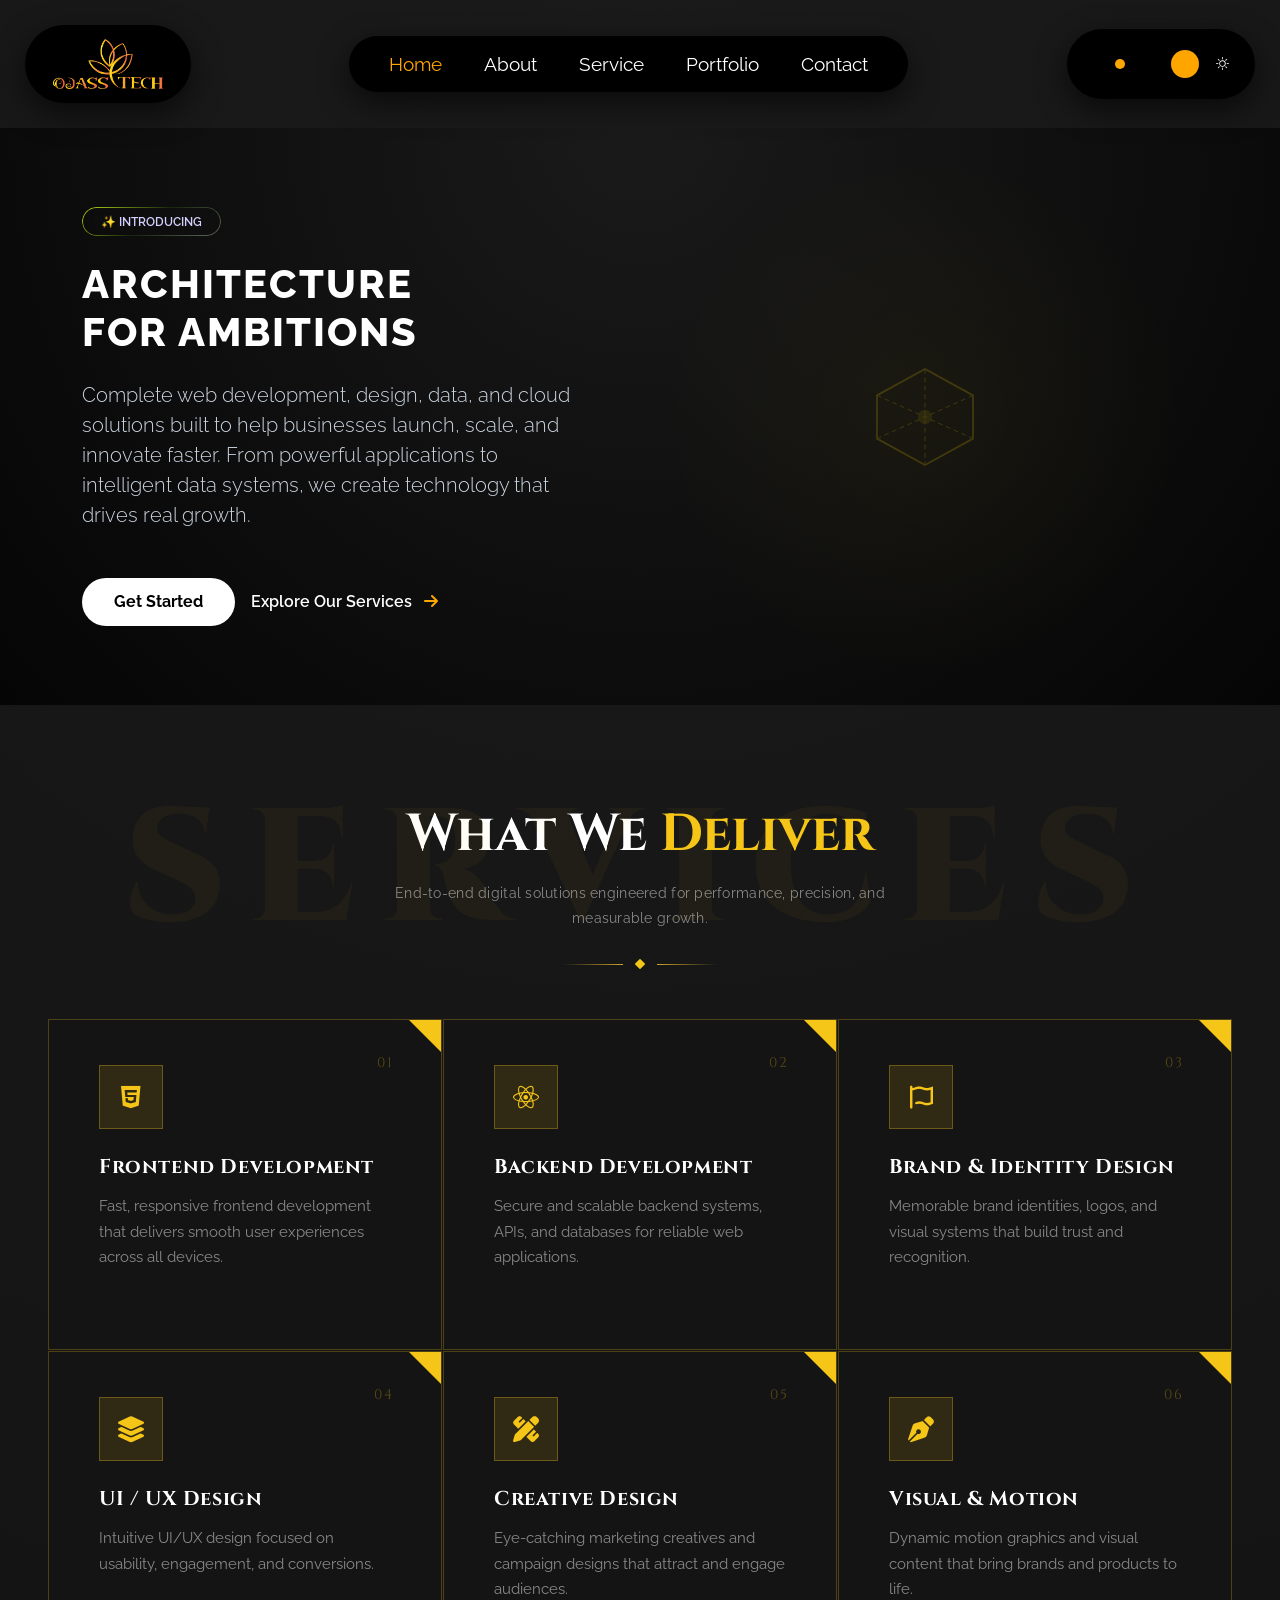
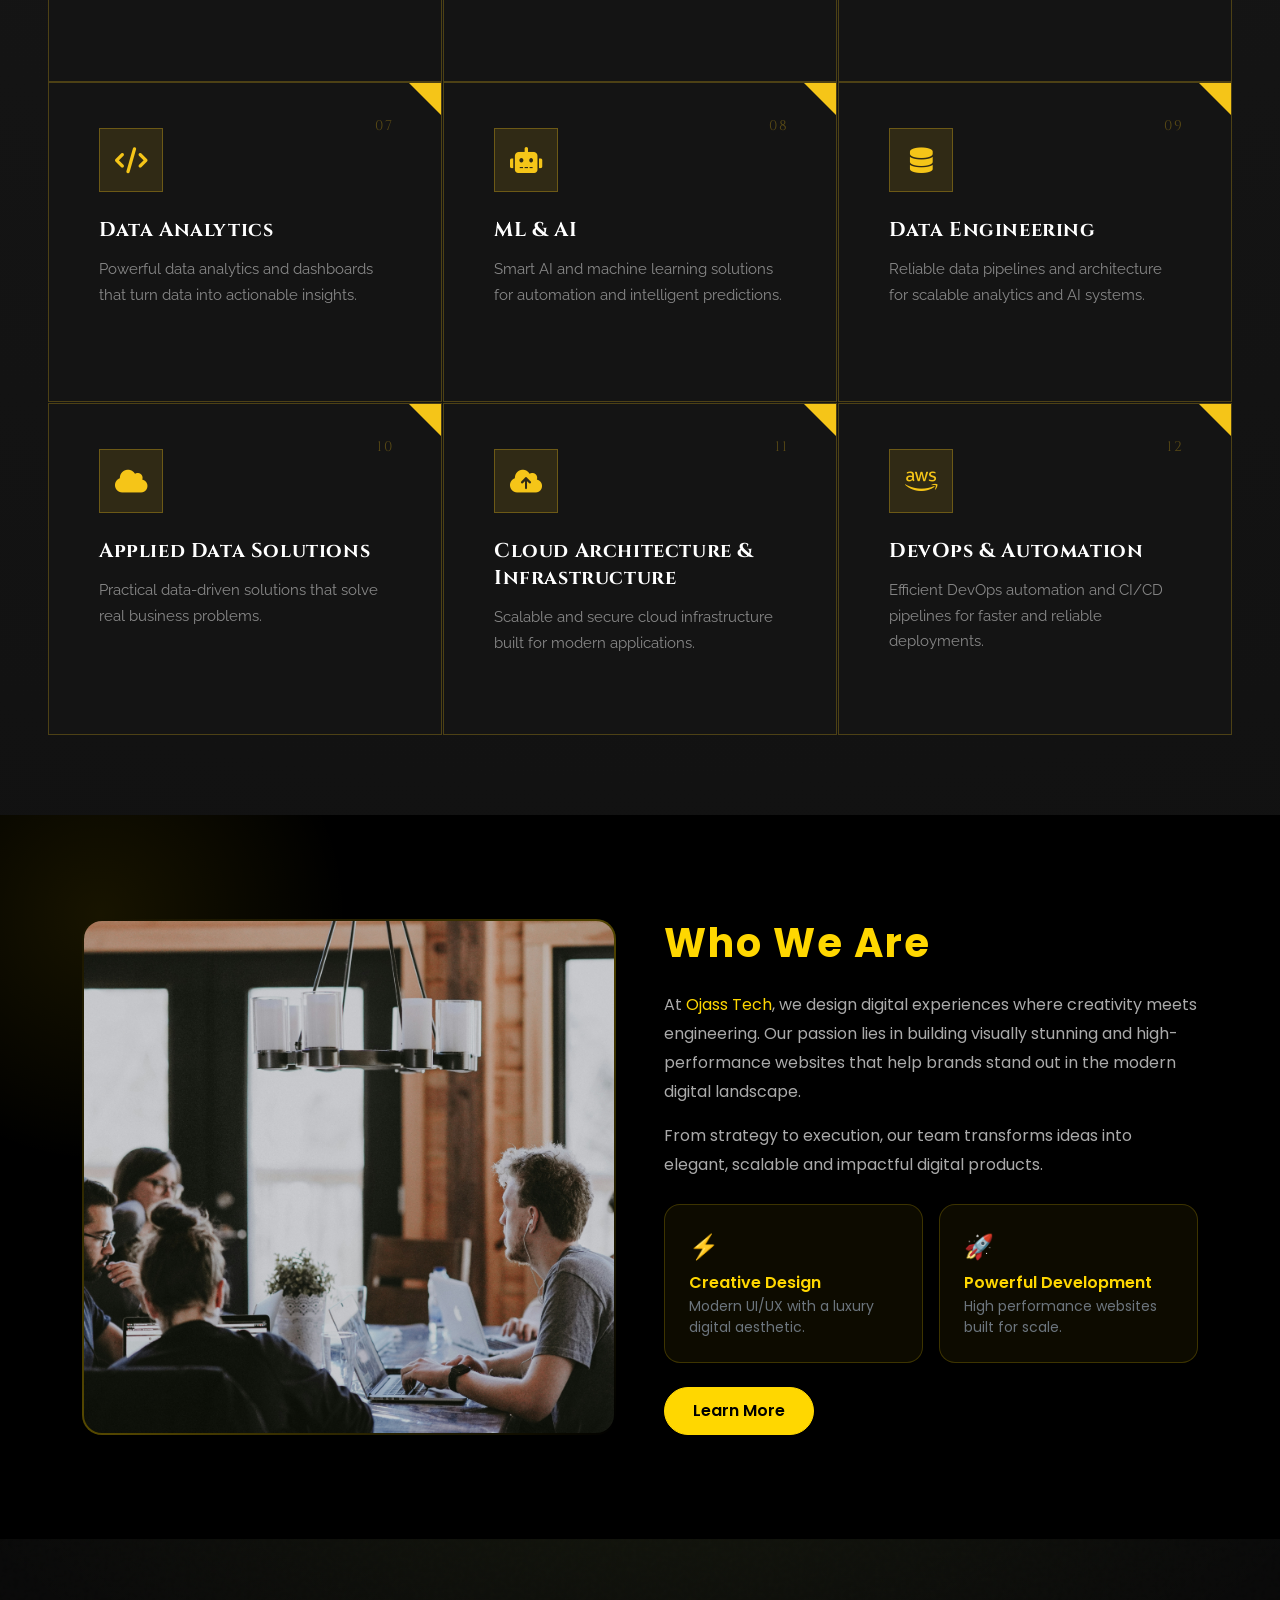
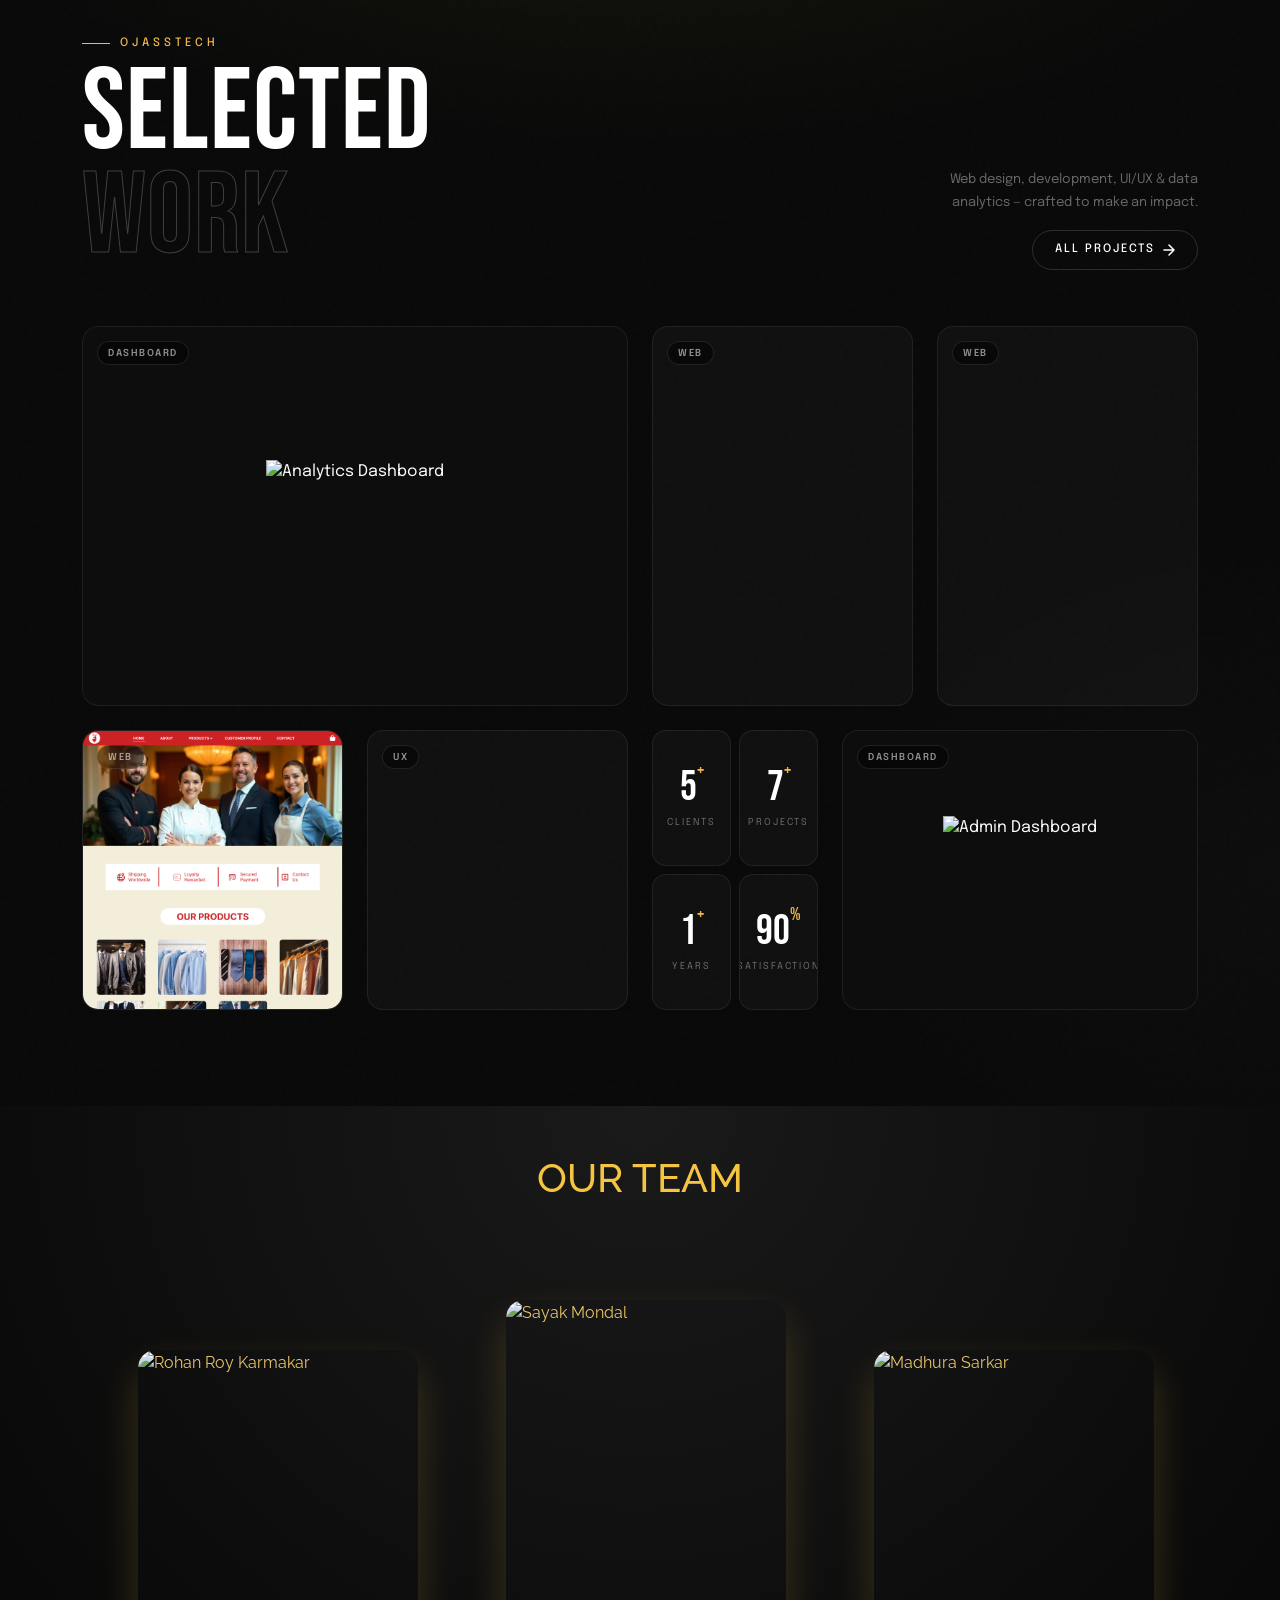
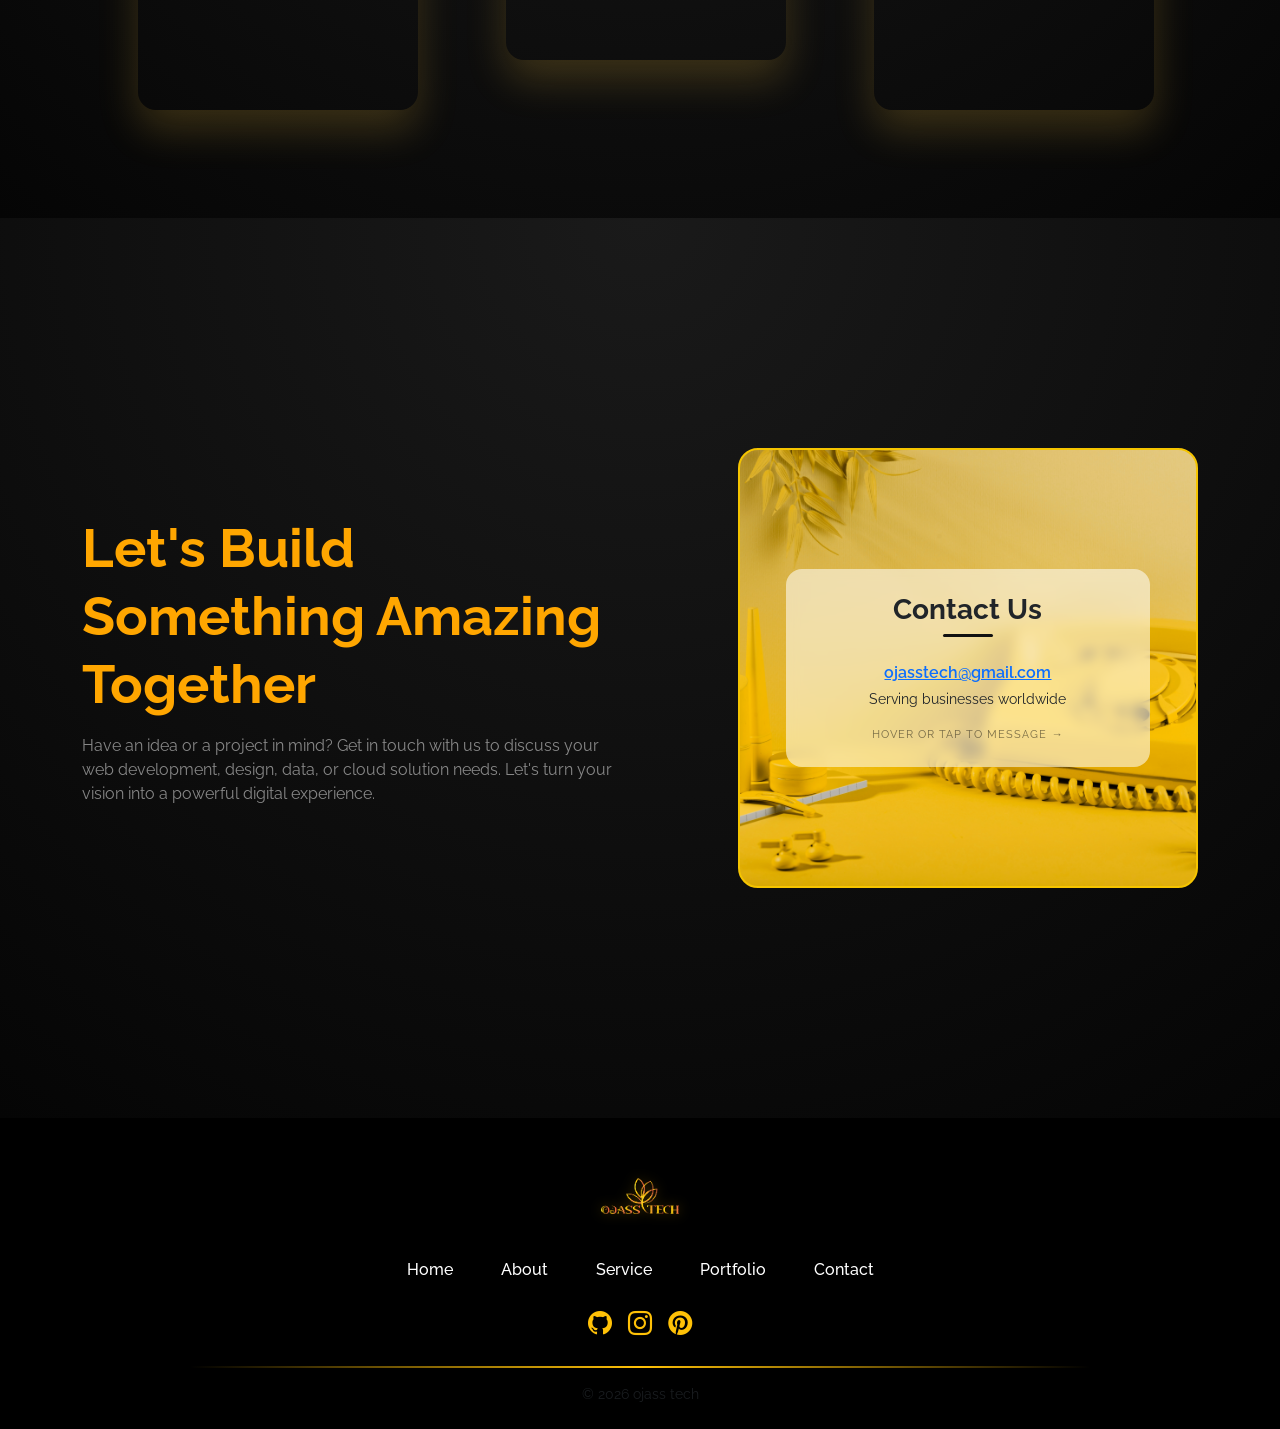
==== commit 35fec5f8: "Update index.html" ====
--- a/index.html
+++ b/index.html
@@ -367,7 +367,7 @@
           <div class="img-border-wrap w-100">
             <!-- Use WebP with JPEG fallback. Convert aboutus-home.jpg → aboutus-home.webp via Squoosh -->
             <picture>
-              <source srcset="assets/aboutus-home.webp" type="image/webp">
+              <source srcset="assets/aboutus-home.jpg" type="image/webp">
               <img src="assets/aboutus-home.jpg" alt="About Ojass Tech" loading="lazy" decoding="async" width="600" height="400">
             </picture>
           </div>
@@ -442,7 +442,7 @@
             <span class="ot-card-tag">Dashboard</span>
             <!-- WebP versions: convert with Squoosh → assets/dashboard1.webp -->
             <picture>
-              <source srcset="assets/dashboard1.webp" type="image/webp">
+              <source srcset="assets/dashboard1.jpg" type="image/webp">
               <img src="assets/dashboard 1.jpg" alt="Analytics Dashboard" loading="lazy" decoding="async" width="600" height="380">
             </picture>
             <div class="ot-card-info">
@@ -457,7 +457,7 @@
             <div class="ot-p-card ot-web-card">
               <span class="ot-card-tag">Web</span>
               <picture>
-                <source srcset="assets/uprint.webp" type="image/webp">
+                <source srcset="assets/uprint.jpg" type="image/webp">
                 <img src="assets/uprint.jpg" alt="Uprint Website" loading="lazy" decoding="async" width="300" height="380">
               </picture>
               <div class="ot-card-info">
@@ -473,7 +473,7 @@
             <div class="ot-p-card ot-web-card">
               <span class="ot-card-tag">Web</span>
               <picture>
-                <source srcset="assets/baraf.webp" type="image/webp">
+                <source srcset="assets/baraf.png" type="image/webp">
                 <img src="assets/baraf.png" alt="BARAF Retro Bar" loading="lazy" decoding="async" width="300" height="380">
               </picture>
               <div class="ot-card-info">
@@ -493,7 +493,7 @@
             <div class="ot-p-card ot-web-card2">
               <span class="ot-card-tag">Web</span>
               <picture>
-                <source srcset="assets/falcon.webp" type="image/webp">
+                <source srcset="assets/falcon.jpg" type="image/webp">
                 <img src="assets/falcon.jpg" alt="Falcon Studio" loading="lazy" decoding="async" width="300" height="280">
               </picture>
               <div class="ot-card-info">
@@ -509,7 +509,7 @@
             <div class="ot-p-card ot-web-card2">
               <span class="ot-card-tag">UX</span>
               <picture>
-                <source srcset="assets/smartcare.webp" type="image/webp">
+                <source srcset="assets/smartcare.jpg" type="image/webp">
                 <img src="assets/smartcare.jpg" alt="Smartcare Polyclinic" loading="lazy" decoding="async" width="300" height="280">
               </picture>
               <div class="ot-card-info">
@@ -555,7 +555,7 @@
           <div class="ot-p-card ot-dash-card ot-dash-card-sm">
             <span class="ot-card-tag">Dashboard</span>
             <picture>
-              <source srcset="assets/dashboard2.webp" type="image/webp">
+              <source srcset="assets/dashboard2.jpg" type="image/webp">
               <img src="assets/dashboard 2.jpg" alt="Admin Dashboard" loading="lazy" decoding="async" width="400" height="280">
             </picture>
             <div class="ot-card-info">
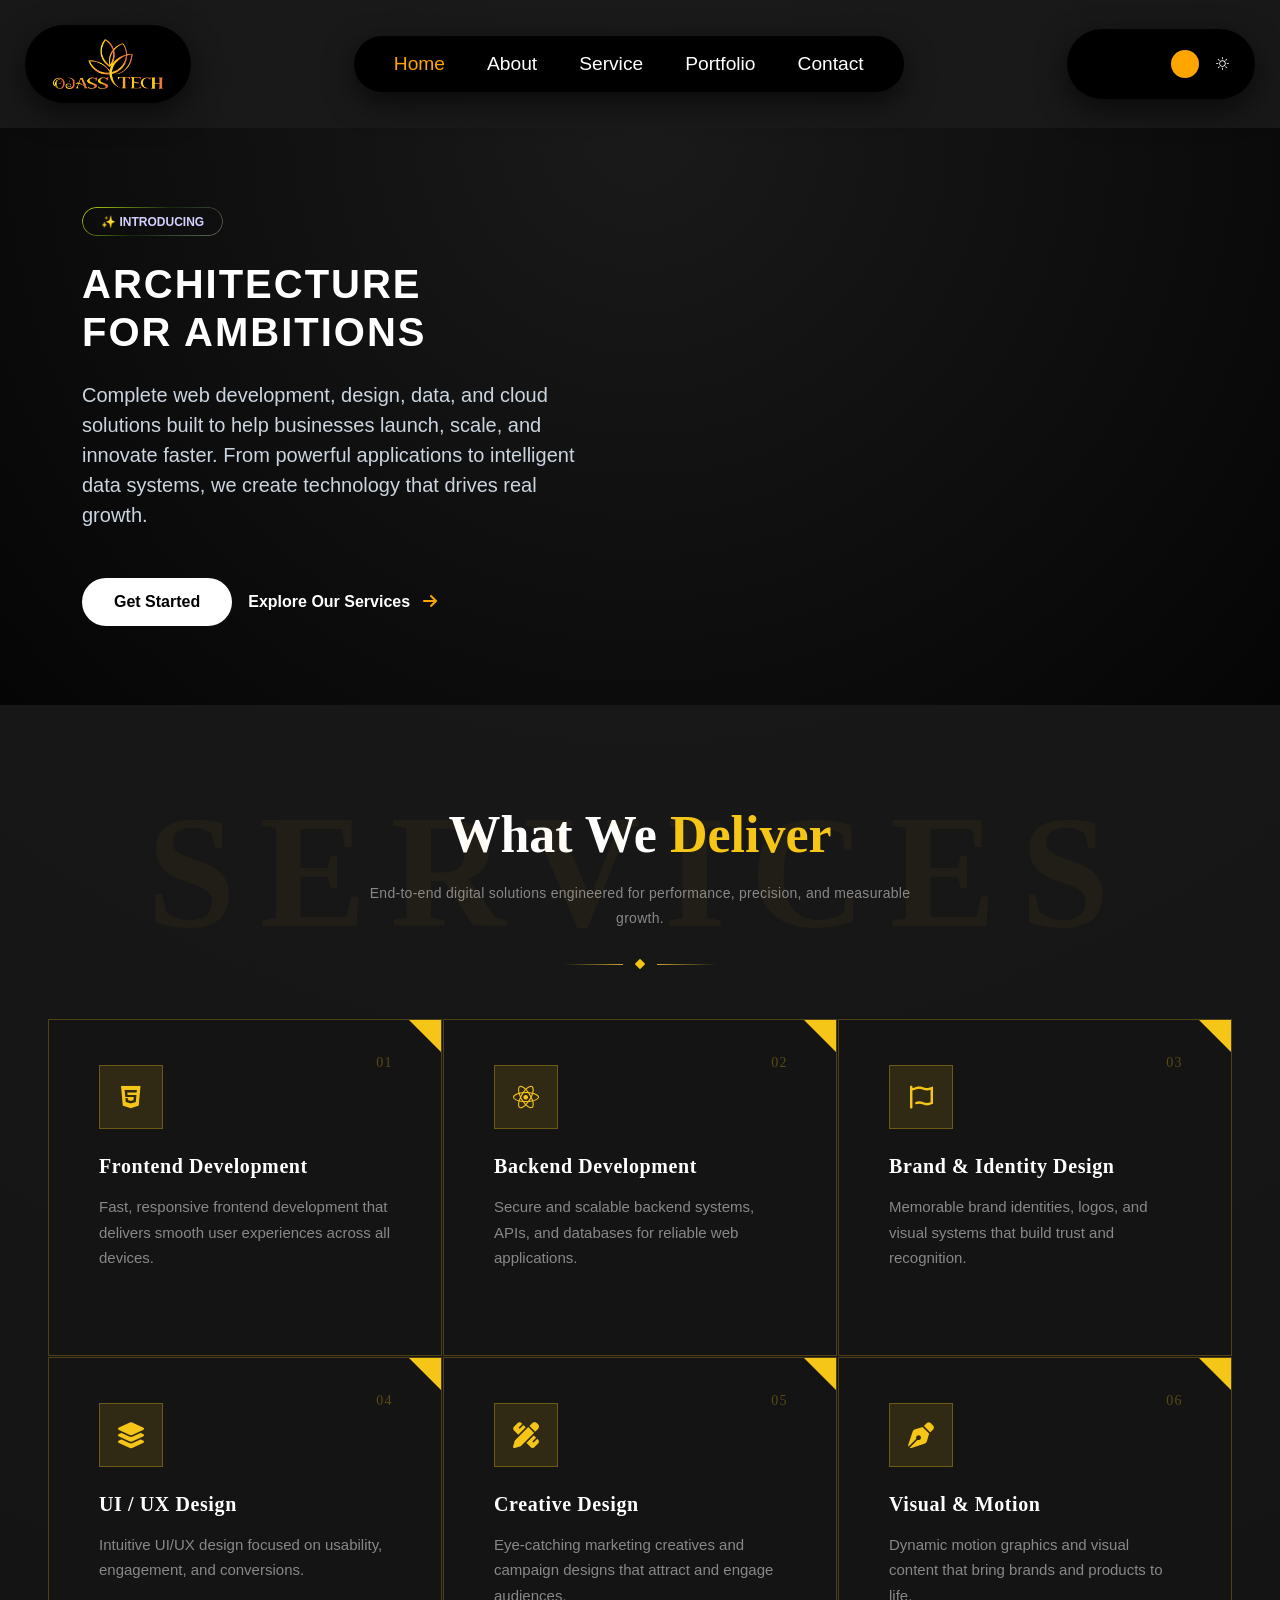
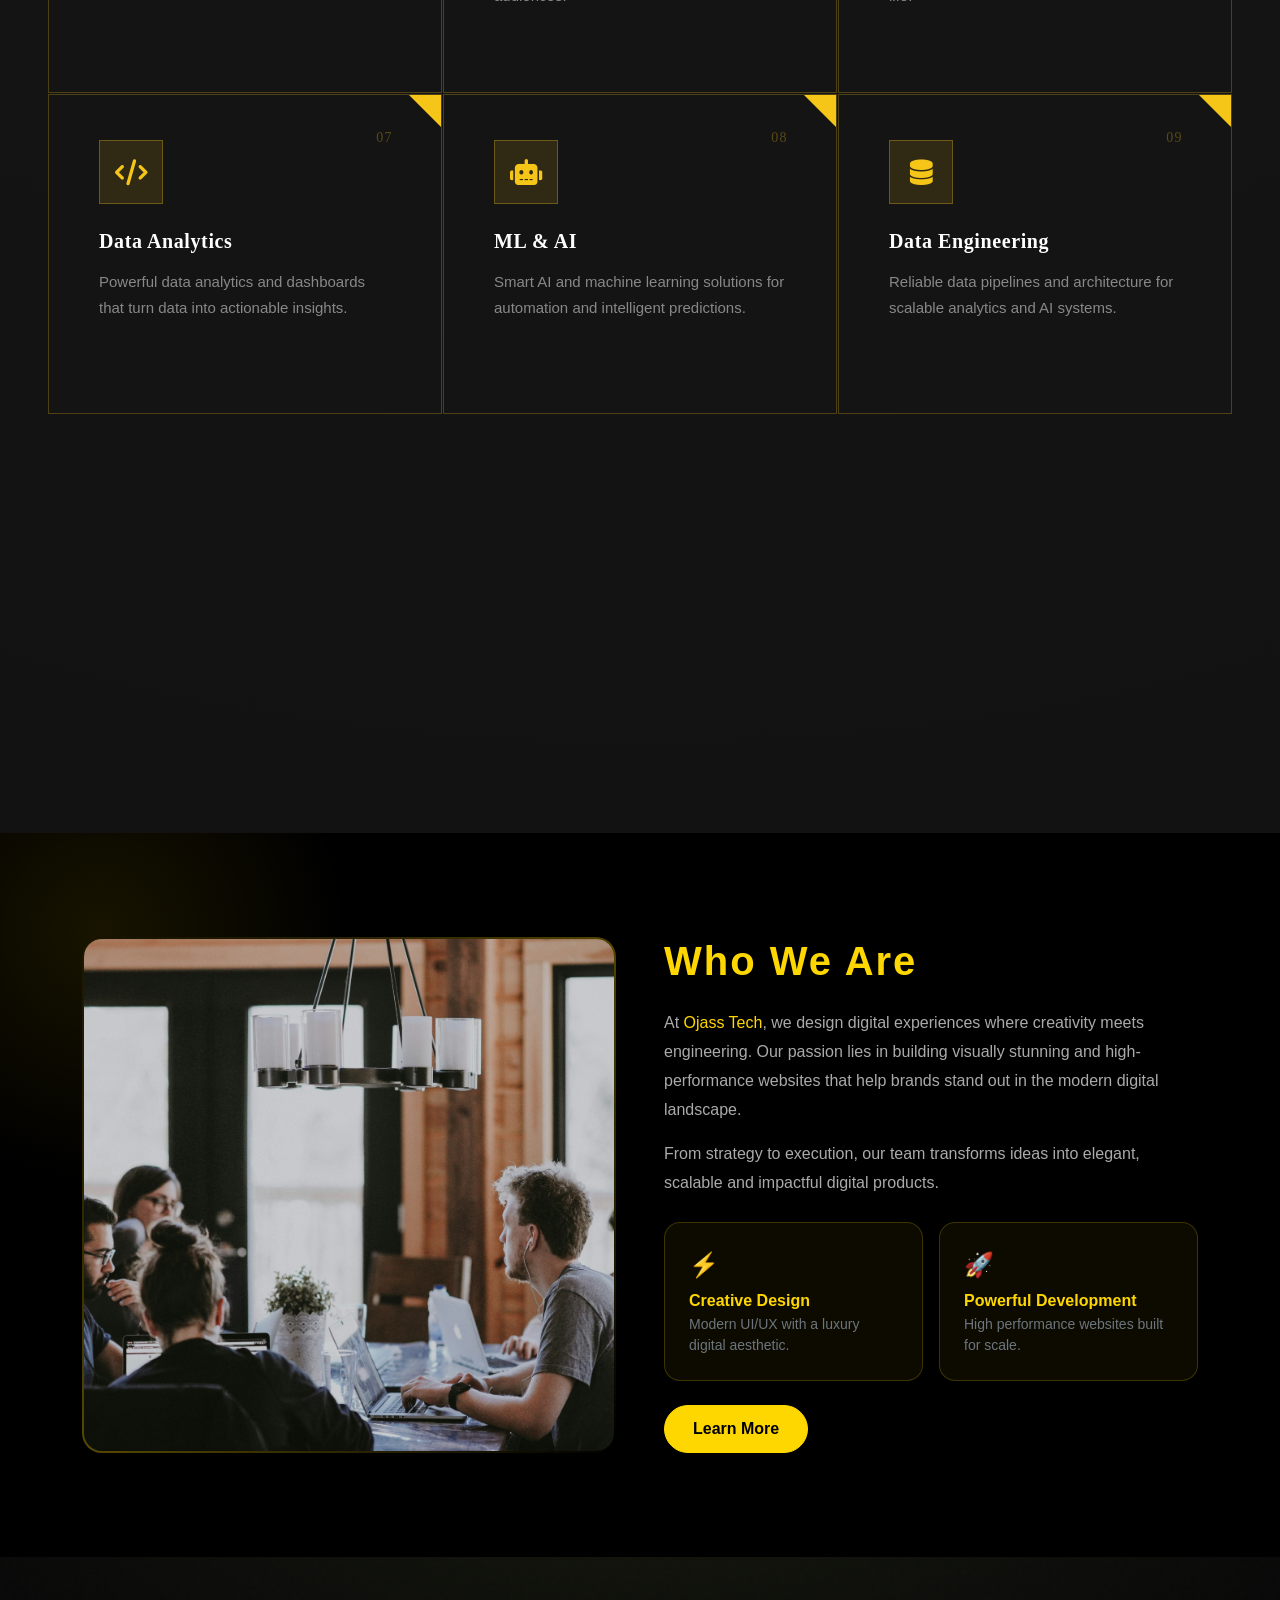
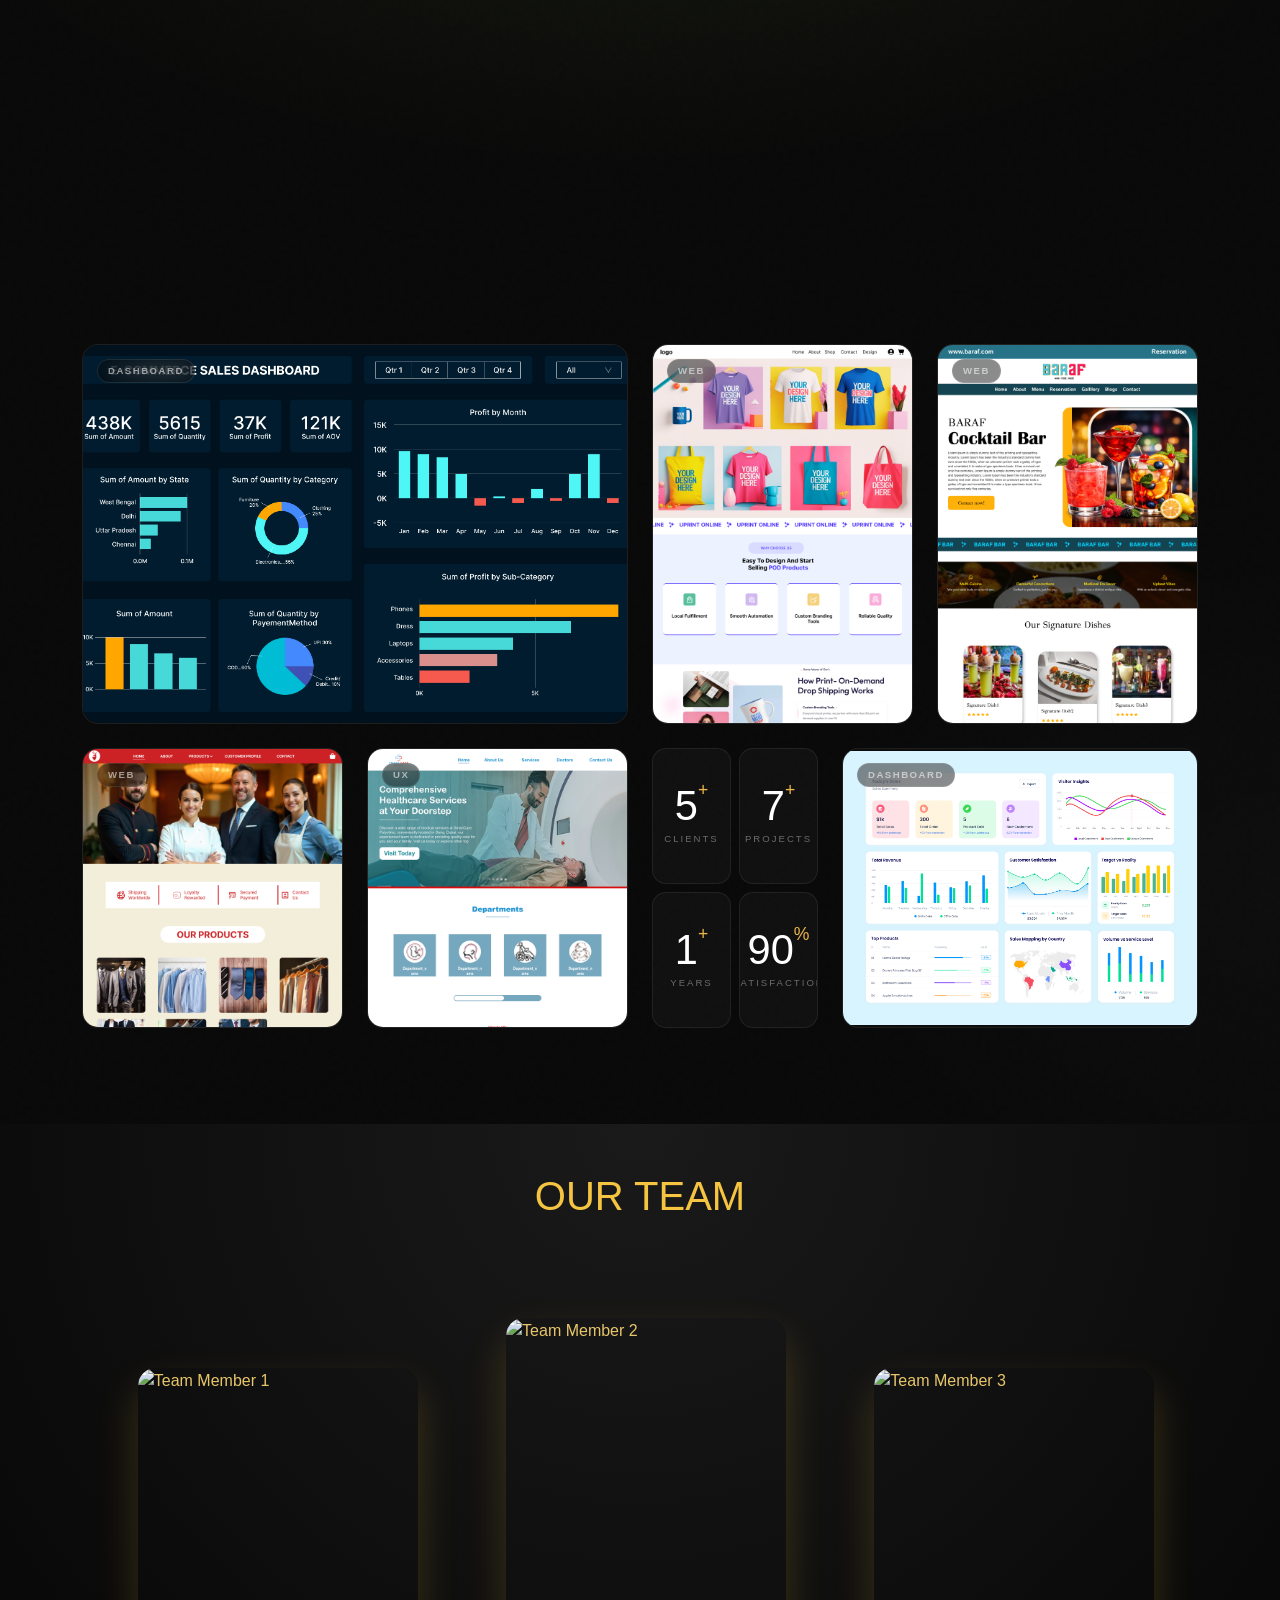
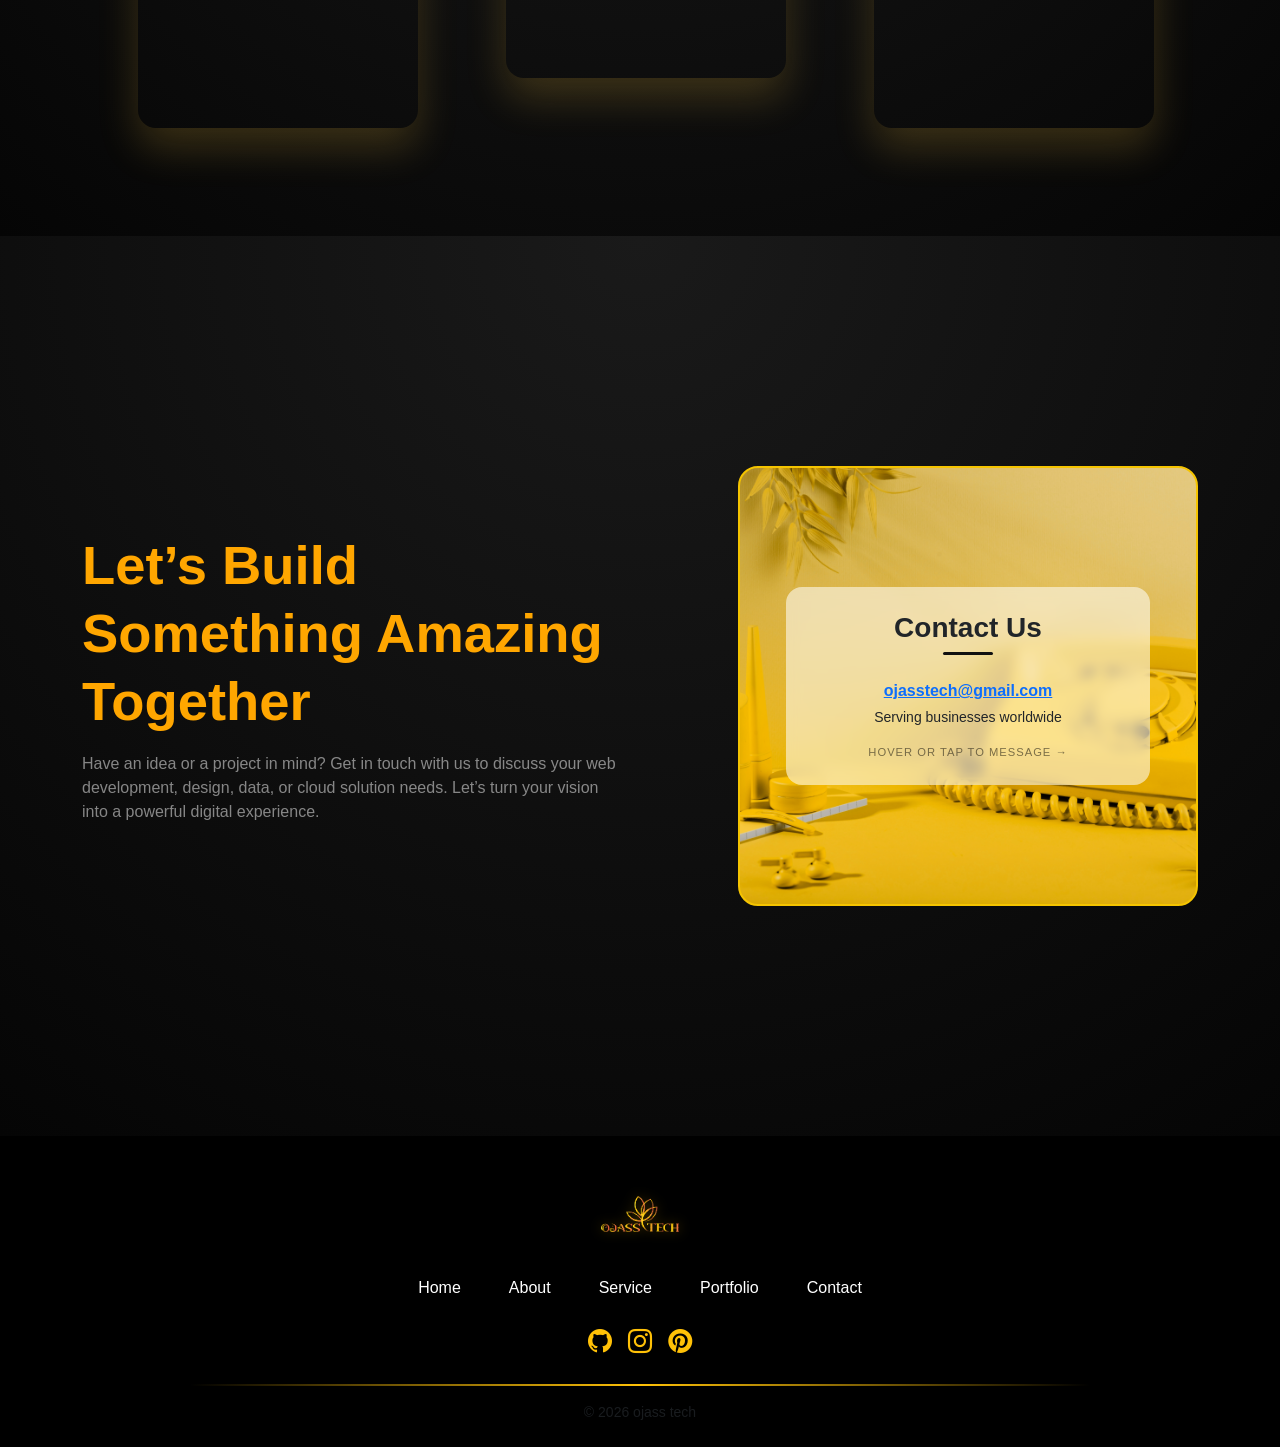
==== commit c3605db3: "updating index.html and style.css to prev" ====
--- a/index.html
+++ b/index.html
@@ -4,125 +4,69 @@
 <head>
   <meta charset="UTF-8" />
   <meta name="viewport" content="width=device-width, initial-scale=1" />
-  <meta name="description" content="Ojass Tech offers complete web development, UI/UX design, data engineering, and cloud solutions. We build scalable technology to help your business innovate.">
   <title>ojasstech.com</title>
 
-  <!-- Preconnect to critical origins -->
-  <link rel="preconnect" href="https://cdn.jsdelivr.net" crossorigin>
-  <link rel="preconnect" href="https://fonts.googleapis.com">
-  <link rel="preconnect" href="https://fonts.gstatic.com" crossorigin>
-  <link rel="preconnect" href="https://lottie.host" crossorigin>
-
-  <!-- Preload the logo — above-the-fold LCP candidate -->
-  <link rel="preload" href="assets/ojasstechlogo.png" as="image">
-
-  <!-- Google Fonts with display=swap to prevent render-blocking -->
-  <link href="https://fonts.googleapis.com/css2?family=Cinzel:wght@700;900&family=Bebas+Neue&family=Raleway:wght@400;600&family=Poppins:wght@400;600&family=Epilogue:wght@400;700&display=swap" rel="stylesheet">
-
-  <!-- Critical CSS: Bootstrap + Bootstrap Icons -->
+  <!-- Spline -->
+  <script type="module" src="https://unpkg.com/@splinetool/viewer@1.12.58/build/spline-viewer.js"></script>
+  <!-- Bootstrap -->
   <link href="https://cdn.jsdelivr.net/npm/bootstrap@5.3.2/dist/css/bootstrap.min.css" rel="stylesheet">
+  <!-- Icons -->
   <link href="https://cdn.jsdelivr.net/npm/bootstrap-icons@1.11.1/font/bootstrap-icons.css" rel="stylesheet">
-
-  <!-- Font Awesome: async-loaded (non-render-blocking) -->
-  <link rel="preload" href="https://cdnjs.cloudflare.com/ajax/libs/font-awesome/6.0.0-beta3/css/all.min.css" as="style" onload="this.onload=null;this.rel='stylesheet'">
-  <noscript><link rel="stylesheet" href="https://cdnjs.cloudflare.com/ajax/libs/font-awesome/6.0.0-beta3/css/all.min.css"></noscript>
+  <!-- Lottie -->
+  <script src="https://unpkg.com/@lottiefiles/dotlottie-wc@0.8.11/dist/dotlottie-wc.js" type="module"></script>
+  <!-- Font Awesome (arrow) -->
+  <link rel="stylesheet" href="https://cdnjs.cloudflare.com/ajax/libs/font-awesome/6.0.0-beta3/css/all.min.css">
 
   <link rel="stylesheet" href="style.css">
-
-  <!-- Inline critical CSS for above-the-fold paint — avoids FOUC on hero -->
-  <style>
-    body { background: radial-gradient(circle at top, #1a1a1a, #050505); }
-    .navbar-wrap, .mobile-navbar { opacity: 1; }
-    /* Robot placeholder skeleton shown before Spline loads */
-    .robot-placeholder {
-      width: 100%;
-      height: 100%;
-      position: absolute;
-      inset: 0;
-      display: flex;
-      align-items: center;
-      justify-content: center;
-      background: radial-gradient(circle at center, rgba(255,215,0,0.04), transparent 70%);
-      border-radius: 12px;
-    }
-    .robot-placeholder svg {
-      opacity: 0.18;
-      width: 120px;
-      height: 120px;
-    }
-    /* Lottie placeholder: a simple pulsing dot shown before Lottie JS loads */
-    .lottie-placeholder {
-      width: 70px;
-      height: 50px;
-      display: flex;
-      align-items: center;
-      justify-content: center;
-    }
-    .lottie-placeholder::after {
-      content: '';
-      width: 10px;
-      height: 10px;
-      background: #FFA600;
-      border-radius: 50%;
-      animation: lottiePulse 1.2s ease-in-out infinite;
-    }
-    @keyframes lottiePulse {
-      0%, 100% { opacity: 0.3; transform: scale(0.8); }
-      50%       { opacity: 1;   transform: scale(1.2); }
-    }
-    .lottie-loaded .lottie-placeholder { display: none; }
-  </style>
 </head>
 
 <body>
 
-  <!-- DESKTOP NAVBAR -->
+  <!-- DESKTOP NAVBAR (UNCHANGED) -->
   <div class="navbar-wrap">
     <div class="pill logo-pill">
-      <img src="assets/ojasstechlogo.png" alt="Ojass Tech Logo" class="logo-img" width="120" height="50" fetchpriority="high" />
+      <img src="assets/ojasstechlogo.png" class="logo-img" />
     </div>
 
     <div class="pill nav-pill">
       <a class="active" href="#">Home</a>
-      <a href="/about">About</a>
-      <a href="/service">Service</a>
-      <a href="/portfolio">Portfolio</a>
-      <a href="/contact">Contact</a>
+      <a href="about.html">About</a>
+      <a href="service.html">Service</a>
+      <a href="portfolio.html">Portfolio</a>
+      <a href="contact.html">Contact</a>
     </div>
 
     <div class="pill right-pill">
-      <!-- Lottie placeholder shown until JS loads the real animation -->
-      <div class="lottie-box" id="lottieDesktop">
-        <div class="lottie-placeholder"></div>
-      </div>
-
-      <div class="theme-toggle" id="themeToggle" role="button" aria-label="Toggle light/dark mode">
+      <div class="lottie-box">
+        <dotlottie-wc src="https://lottie.host/79f30cfb-bf27-48cc-8a07-85f405bd5cda/XPbWEwe9zy.lottie" autoplay
+          loop></dotlottie-wc>
+      </div>
+
+      <div class="theme-toggle" id="themeToggle">
         <span>
-          <i class="bi bi-moon-stars" aria-hidden="true"></i>
-          <i class="bi bi-brightness-high" aria-hidden="true"></i>
+          <i class="bi bi-moon-stars"></i>
+          <i class="bi bi-brightness-high"></i>
         </span>
         <div class="toggle-ball"></div>
       </div>
     </div>
   </div>
 
-  <!-- MOBILE NAVBAR -->
+  <!-- MOBILE NAVBAR (COPIED LAYOUT STYLE) -->
   <div class="mobile-navbar">
     <div class="mobile-top">
-      <div class="mobile-logo">
-        <img src="assets/ojasstechlogo.png" alt="Ojass Tech Logo" class="logo-img-mob" width="100" height="40" />
-      </div>
-
-      <button class="menu-btn" id="menuToggle" aria-label="Open navigation menu" aria-expanded="false" aria-controls="mobileMenu">
-        <i class="bi bi-list" aria-hidden="true"></i>
+      <div class="mobile-logo"><img src="assets/ojasstechlogo.png" class="logo-img-mob" /></div>
+
+      <button class="menu-btn" id="menuToggle">
+        <i class="bi bi-list"></i>
       </button>
 
       <div class="mobile-actions">
-        <!-- Mobile Lottie placeholder -->
-        <div class="lottie-box-mob" id="lottieMobile">
-          <div class="lottie-placeholder"></div>
-        </div>
-        <div class="theme-toggle" id="themeToggleMobile" role="button" aria-label="Toggle light/dark mode">
+        <div class="lottie-box-mob  ">
+          <dotlottie-wc src="https://lottie.host/79f30cfb-bf27-48cc-8a07-85f405bd5cda/XPbWEwe9zy.lottie" autoplay
+            loop></dotlottie-wc>
+        </div>
+        <div class="theme-toggle" id="themeToggleMobile">
           <div class="toggle-ball"></div>
         </div>
       </div>
@@ -130,10 +74,10 @@
 
     <div class="mobile-menu" id="mobileMenu">
       <a class="active" href="#">Home</a>
-      <a href="/about">About</a>
-      <a href="/service">Service</a>
-      <a href="/portfolio">Portfolio</a>
-      <a href="/contact">Contact</a>
+      <a href="about.html">About</a>
+      <a href="service.html">Service</a>
+      <a href="portfolio.html">Portfolio</a>
+      <a href="contact.html">Contact</a>
     </div>
   </div>
 
@@ -160,30 +104,21 @@
           </p>
 
           <div class="d-flex flex-wrap align-items-center justify-content-lg-start gap-3">
-            <a href="/contact" class="btn btn-get-started">Get Started</a>
+            <button class="btn btn-get-started"><a href="contact.html" style="text-decoration: none; color: #000;">Get
+                Started</a></button>
             <a href="#service" class="doc-link">
-              Explore Our Services <i class="fas fa-arrow-right" aria-hidden="true"></i>
-            </a>
-          </div>
-
-        </div>
-
-        <!-- RIGHT — Spline lazy-loaded via IntersectionObserver -->
+              Explore Our Services <i class="fas fa-arrow-right"></i>
+            </a>
+          </div>
+
+        </div>
+
+        <!-- RIGHT -->
         <div class="col-lg-6">
-          <div class="robot-wrapper" id="splineContainer">
-            <!-- Static placeholder shown immediately — replace with a real screenshot
-                 of your Spline robot saved as assets/robot-placeholder.webp for best results -->
-            <div class="robot-placeholder" id="splinePlaceholder" aria-hidden="true">
-              <!-- Generic 3D cube SVG as skeleton — replace with your robot screenshot -->
-              <svg viewBox="0 0 100 100" fill="none" xmlns="http://www.w3.org/2000/svg">
-                <polygon points="50,10 90,32 90,68 50,90 10,68 10,32" stroke="#FFD700" stroke-width="1.5" fill="none"/>
-                <line x1="50" y1="10" x2="50" y2="90" stroke="#FFD700" stroke-width="0.8" stroke-dasharray="4,3"/>
-                <line x1="10" y1="32" x2="90" y2="68" stroke="#FFD700" stroke-width="0.8" stroke-dasharray="4,3"/>
-                <line x1="90" y1="32" x2="10" y2="68" stroke="#FFD700" stroke-width="0.8" stroke-dasharray="4,3"/>
-                <circle cx="50" cy="50" r="6" fill="#FFD700" opacity="0.5"/>
-              </svg>
-            </div>
-            <!-- spline-viewer injected here by JS after scroll -->
+          <div class="robot-wrapper">
+            <spline-viewer class="robot" url="https://prod.spline.design/wp-HumuRmpvWuUR3/scene.splinecode"
+              events-target="global">
+            </spline-viewer>
           </div>
         </div>
 
@@ -193,186 +128,202 @@
   </section>
 
 
-  <!-- SERVICE SECTION -->
-  <section class="services-section" id="service">
+  <!-- service section -->
+
+  <section class="services-section">
+    <!-- Changed to container-fluid with a wider max-width to allow the rectangular cards to grow larger -->
     <div class="container-fluid px-4 px-xl-5" style="max-width: 1600px;">
 
+      <!-- Header -->
       <div class="services-header reveal">
+        <!-- <div class="label">Ojass Tech</div> -->
         <h2>What We <span>Deliver</span></h2>
         <p>End-to-end digital solutions engineered for performance, precision, and measurable growth.</p>
         <div class="gold-divider">
           <span></span>
-          <i class="fas fa-diamond" aria-hidden="true"></i>
+          <i class="fas fa-diamond"></i>
           <span></span>
         </div>
       </div>
 
+      <!-- Cards Grid -->
       <div class="row g-card">
 
+        <!-- Card 1 -->
         <div class="col-12 col-md-6 col-lg-4 reveal" style="transition-delay:0.05s">
-          <div class="service-card">
-            <a href="/service" aria-label="Frontend Development service">
+          <div class="service-card" data-bs-toggle="modal" data-bs-target="#modalAffiliate">
+            <a href="service.html" style="text-decoration: none;">
               <div class="card-number">01</div>
-              <div class="service-icon"><i class="fa-brands fa-html5" aria-hidden="true"></i></div>
+              <div class="service-icon"><i class="fa-brands fa-html5"></i></div>
               <h5>Frontend Development</h5>
               <p>Fast, responsive frontend development that delivers smooth user experiences across all devices.</p>
-              <div class="card-cta">Explore <i class="fas fa-arrow-right" aria-hidden="true"></i></div>
-            </a>
-          </div>
-        </div>
-
+              <div class="card-cta">Explore <i class="fas fa-arrow-right"></i></div>
+            </a>
+          </div>
+        </div>
+
+        <!-- Card 2 -->
         <div class="col-12 col-md-6 col-lg-4 reveal" style="transition-delay:0.1s">
-          <div class="service-card">
-            <a href="/service" aria-label="Backend Development service">
+          <div class="service-card" data-bs-toggle="modal" data-bs-target="#modalEmail">
+            <a href="service.html" style="text-decoration: none;">
               <div class="card-number">02</div>
-              <div class="service-icon"><i class="fa-brands fa-react" aria-hidden="true"></i></div>
+              <div class="service-icon"><i class="fa-brands fa-react"></i></div>
               <h5>Backend Development</h5>
               <p>Secure and scalable backend systems, APIs, and databases for reliable web applications.</p>
-              <div class="card-cta">Explore <i class="fas fa-arrow-right" aria-hidden="true"></i></div>
-            </a>
-          </div>
-        </div>
-
+              <div class="card-cta">Explore <i class="fas fa-arrow-right"></i></div>
+            </a>
+          </div>
+        </div>
+
+        <!-- Card 3 -->
         <div class="col-12 col-md-6 col-lg-4 reveal" style="transition-delay:0.15s">
-          <div class="service-card">
-            <a href="/service" aria-label="Brand & Identity Design service">
+          <div class="service-card" data-bs-toggle="modal" data-bs-target="#modalDisplay">
+            <a href="service.html" style="text-decoration: none;">
               <div class="card-number">03</div>
-              <div class="service-icon"><i class="fa-regular fa-font-awesome" aria-hidden="true"></i></div>
+              <div class="service-icon"><i class="fa-regular fa-font-awesome"></i></div>
               <h5>Brand & Identity Design</h5>
               <p>Memorable brand identities, logos, and visual systems that build trust and recognition.</p>
-              <div class="card-cta">Explore <i class="fas fa-arrow-right" aria-hidden="true"></i></div>
-            </a>
-          </div>
-        </div>
-
+              <div class="card-cta">Explore <i class="fas fa-arrow-right"></i></div>
+            </a>
+          </div>
+        </div>
+
+        <!-- Card 4 -->
         <div class="col-12 col-md-6 col-lg-4 reveal" style="transition-delay:0.2s">
-          <div class="service-card">
-            <a href="/service" aria-label="UI/UX Design service">
+          <div class="service-card" data-bs-toggle="modal" data-bs-target="#modalNative">
+            <a href="service.html" style="text-decoration: none;">
               <div class="card-number">04</div>
-              <div class="service-icon"><i class="fas fa-layer-group" aria-hidden="true"></i></div>
+              <div class="service-icon"><i class="fas fa-layer-group"></i></div>
               <h5>UI / UX Design</h5>
               <p>Intuitive UI/UX design focused on usability, engagement, and conversions.</p>
-              <div class="card-cta">Explore <i class="fas fa-arrow-right" aria-hidden="true"></i></div>
-            </a>
-          </div>
-        </div>
-
+              <div class="card-cta">Explore <i class="fas fa-arrow-right"></i></div>
+            </a>
+          </div>
+        </div>
+
+        <!-- Card 5 -->
         <div class="col-12 col-md-6 col-lg-4 reveal" style="transition-delay:0.25s">
-          <div class="service-card">
-            <a href="/service" aria-label="Creative Design service">
+          <div class="service-card" data-bs-toggle="modal" data-bs-target="#modalSMM">
+            <a href="service.html" style="text-decoration: none;">
               <div class="card-number">05</div>
-              <div class="service-icon"><i class="fa-solid fa-pen-ruler" aria-hidden="true"></i></div>
+              <div class="service-icon"><i class="fa-solid fa-pen-ruler"></i></div>
               <h5>Creative Design</h5>
               <p>Eye-catching marketing creatives and campaign designs that attract and engage audiences.</p>
-              <div class="card-cta">Explore <i class="fas fa-arrow-right" aria-hidden="true"></i></div>
-            </a>
-          </div>
-        </div>
-
+              <div class="card-cta">Explore <i class="fas fa-arrow-right"></i></div>
+            </a>
+          </div>
+        </div>
+
+        <!-- Card 6 -->
         <div class="col-12 col-md-6 col-lg-4 reveal" style="transition-delay:0.3s">
-          <div class="service-card">
-            <a href="/service" aria-label="Visual & Motion service">
+          <div class="service-card" data-bs-toggle="modal" data-bs-target="#modalContent">
+            <a href="service.html" style="text-decoration: none;">
               <div class="card-number">06</div>
-              <div class="service-icon"><i class="fas fa-pen-nib" aria-hidden="true"></i></div>
+              <div class="service-icon"><i class="fas fa-pen-nib"></i></div>
               <h5>Visual & Motion</h5>
               <p>Dynamic motion graphics and visual content that bring brands and products to life.</p>
-              <div class="card-cta">Explore <i class="fas fa-arrow-right" aria-hidden="true"></i></div>
-            </a>
-          </div>
-        </div>
-
+              <div class="card-cta">Explore <i class="fas fa-arrow-right"></i></div>
+            </a>
+          </div>
+        </div>
+
+        <!-- Card 7 -->
         <div class="col-12 col-md-6 col-lg-4 reveal" style="transition-delay:0.35s">
-          <div class="service-card">
-            <a href="/service" aria-label="Data Analytics service">
+          <div class="service-card" data-bs-toggle="modal" data-bs-target="#modalHTML">
+            <a href="service.html" style="text-decoration: none;">
               <div class="card-number">07</div>
-              <div class="service-icon"><i class="fas fa-code" aria-hidden="true"></i></div>
+              <div class="service-icon"><i class="fas fa-code"></i></div>
               <h5>Data Analytics</h5>
               <p>Powerful data analytics and dashboards that turn data into actionable insights.</p>
-              <div class="card-cta">Explore <i class="fas fa-arrow-right" aria-hidden="true"></i></div>
-            </a>
-          </div>
-        </div>
-
+              <div class="card-cta">Explore <i class="fas fa-arrow-right"></i></div>
+            </a>
+          </div>
+        </div>
+
+        <!-- Card 8 -->
         <div class="col-12 col-md-6 col-lg-4 reveal" style="transition-delay:0.4s">
-          <div class="service-card">
-            <a href="/service" aria-label="ML & AI service">
+          <div class="service-card" data-bs-toggle="modal" data-bs-target="#modalSEO">
+            <a href="service.html" style="text-decoration: none;">
               <div class="card-number">08</div>
-              <div class="service-icon"><i class="fa-solid fa-robot" aria-hidden="true"></i></div>
+              <div class="service-icon"><i class="fa-solid fa-robot"></i></div>
               <h5>ML & AI</h5>
               <p>Smart AI and machine learning solutions for automation and intelligent predictions.</p>
-              <div class="card-cta">Explore <i class="fas fa-arrow-right" aria-hidden="true"></i></div>
-            </a>
-          </div>
-        </div>
-
+              <div class="card-cta">Explore <i class="fas fa-arrow-right"></i></div>
+            </a>
+          </div>
+        </div>
+
+        <!-- Card 9 -->
         <div class="col-12 col-md-6 col-lg-4 reveal" style="transition-delay:0.45s">
-          <div class="service-card">
-            <a href="/service" aria-label="Data Engineering service">
+          <div class="service-card" data-bs-toggle="modal" data-bs-target="#modalLead">
+            <a href="service.html" style="text-decoration: none;">
               <div class="card-number">09</div>
-              <div class="service-icon"><i class="fa-solid fa-database" aria-hidden="true"></i></div>
+              <div class="service-icon"><i class="fa-solid fa-database"></i></div>
               <h5>Data Engineering</h5>
               <p>Reliable data pipelines and architecture for scalable analytics and AI systems.</p>
-              <div class="card-cta">Explore <i class="fas fa-arrow-right" aria-hidden="true"></i></div>
-            </a>
-          </div>
-        </div>
-
-        <div class="col-12 col-md-6 col-lg-4 reveal" style="transition-delay:0.5s">
-          <div class="service-card">
-            <a href="/service" aria-label="Applied Data Solutions service">
+              <div class="card-cta">Explore <i class="fas fa-arrow-right"></i></div>
+            </a>
+          </div>
+        </div>
+
+        <!-- Card 10 -->
+        <div class="col-12 col-md-6 col-lg-4 reveal" style="transition-delay:0.45s">
+          <div class="service-card" data-bs-toggle="modal" data-bs-target="#modalLead">
+            <a href="service.html" style="text-decoration: none;">
               <div class="card-number">10</div>
-              <div class="service-icon"><i class="fa-solid fa-cloud" aria-hidden="true"></i></div>
+              <div class="service-icon"><i class="fa-solid fa-cloud"></i></div>
               <h5>Applied Data Solutions</h5>
               <p>Practical data-driven solutions that solve real business problems.</p>
-              <div class="card-cta">Explore <i class="fas fa-arrow-right" aria-hidden="true"></i></div>
-            </a>
-          </div>
-        </div>
-
-        <div class="col-12 col-md-6 col-lg-4 reveal" style="transition-delay:0.55s">
-          <div class="service-card">
-            <a href="/service" aria-label="Cloud Architecture & Infrastructure service">
+              <div class="card-cta">Explore <i class="fas fa-arrow-right"></i></div>
+            </a>
+          </div>
+        </div>
+
+        <!-- Card 11 -->
+        <div class="col-12 col-md-6 col-lg-4 reveal" style="transition-delay:0.45s">
+          <div class="service-card" data-bs-toggle="modal" data-bs-target="#modalLead">
+            <a href="service.html" style="text-decoration: none;">
               <div class="card-number">11</div>
-              <div class="service-icon"><i class="fa-solid fa-cloud-arrow-up" aria-hidden="true"></i></div>
+              <div class="service-icon"><i class="fa-solid fa-cloud-arrow-up"></i></div>
               <h5>Cloud Architecture & Infrastructure</h5>
               <p>Scalable and secure cloud infrastructure built for modern applications.</p>
-              <div class="card-cta">Explore <i class="fas fa-arrow-right" aria-hidden="true"></i></div>
-            </a>
-          </div>
-        </div>
-
-        <div class="col-12 col-md-6 col-lg-4 reveal" style="transition-delay:0.6s">
-          <div class="service-card">
-            <a href="/service" aria-label="DevOps & Automation service">
+              <div class="card-cta">Explore <i class="fas fa-arrow-right"></i></div>
+            </a>
+          </div>
+        </div>
+
+        <!-- Card 12 -->
+        <div class="col-12 col-md-6 col-lg-4 reveal" style="transition-delay:0.45s">
+          <div class="service-card" data-bs-toggle="modal" data-bs-target="#modalLead">
+            <a href="service.html" style="text-decoration: none;">
               <div class="card-number">12</div>
-              <div class="service-icon"><i class="fa-brands fa-aws" aria-hidden="true"></i></div>
+              <div class="service-icon"><i class="fa-brands fa-aws"></i></div>
               <h5>DevOps & Automation</h5>
               <p>Efficient DevOps automation and CI/CD pipelines for faster and reliable deployments.</p>
-              <div class="card-cta">Explore <i class="fas fa-arrow-right" aria-hidden="true"></i></div>
-            </a>
-          </div>
-        </div>
-
-      </div>
-    </div>
+              <div class="card-cta">Explore <i class="fas fa-arrow-right"></i></div>
+            </a>
+          </div>
+        </div>
+
+      </div><!-- /row -->
+    </div><!-- /container -->
   </section>
 
 
-  <!-- ABOUT SECTION -->
+
+  <!-- about section  -->
   <section id="about-ojass">
     <div class="container py-4">
       <div class="row align-items-stretch g-5">
 
+        <!-- IMAGE -->
         <div class="col-lg-6 d-flex">
           <div class="img-border-wrap w-100">
-            <!-- Use WebP with JPEG fallback. Convert aboutus-home.jpg → aboutus-home.webp via Squoosh -->
-            <picture>
-              <source srcset="assets/aboutus-home.jpg" type="image/webp">
-              <img src="assets/aboutus-home.jpg" alt="About Ojass Tech" loading="lazy" decoding="async" width="600" height="400">
-            </picture>
-          </div>
-        </div>
-
+            <img src="assets/aboutus-home.jpg" alt="About Ojass Tech">
+          </div>
+        </div>
+
+        <!-- CONTENT -->
         <div class="col-lg-6 d-flex flex-column justify-content-center">
 
           <h2 class="fw-bold fs-1 mb-4" style="color:#FFD700; letter-spacing:2px;">Who We Are</h2>
@@ -406,7 +357,7 @@
           </div>
 
           <div>
-            <a href="/about" class="about-btn" aria-label="Learn more about Ojass Tech">Learn More</a>
+            <a href="about.html" class="about-btn">Learn More</a>
           </div>
 
         </div>
@@ -415,10 +366,11 @@
   </section>
 
 
-  <!-- PORTFOLIO SECTION -->
+  <!-- portfolio section -->
   <section id="ot-portfolio" class="py-5">
     <div class="container py-5">
 
+      <!-- HEADER -->
       <div class="ot-section-header ot-reveal ot-d1">
         <div>
           <div class="ot-title-eyebrow">OjassTech</div>
@@ -426,25 +378,24 @@
         </div>
         <div class="ot-header-right">
           <p>Web design, development, UI/UX & data analytics — crafted to make an impact.</p>
-          <a href="/portfolio" class="ot-view-all-btn">
+          <a href="#" class="ot-view-all-btn">
             All Projects
-            <svg width="12" height="12" viewBox="0 0 12 12" fill="none" aria-hidden="true">
-              <path d="M1 6h10M6 1l5 5-5 5" stroke="currentColor" stroke-width="1.5" stroke-linecap="round" stroke-linejoin="round" />
+            <svg width="12" height="12" viewBox="0 0 12 12" fill="none">
+              <path d="M1 6h10M6 1l5 5-5 5" stroke="currentColor" stroke-width="1.5" stroke-linecap="round"
+                stroke-linejoin="round" />
             </svg>
           </a>
         </div>
       </div>
 
+      <!-- ROW 1 -->
       <div class="row g-4 mb-4">
 
+        <!-- Dashboard 1 -->
         <div class="col-lg-6 ot-reveal ot-d2">
           <div class="ot-p-card ot-dash-card ot-dash-card-lg">
             <span class="ot-card-tag">Dashboard</span>
-            <!-- WebP versions: convert with Squoosh → assets/dashboard1.webp -->
-            <picture>
-              <source srcset="assets/dashboard1.jpg" type="image/webp">
-              <img src="assets/dashboard 1.jpg" alt="Analytics Dashboard" loading="lazy" decoding="async" width="600" height="380">
-            </picture>
+            <img src="assets/dashboard 1.jpg" alt="Analytics Dashboard">
             <div class="ot-card-info">
               <h6>Analytics Dashboard</h6>
               <small>UI · Data Visualization</small>
@@ -452,14 +403,12 @@
           </div>
         </div>
 
+        <!-- Web card 1 -->
         <div class="col-lg-3 ot-reveal ot-d3">
-          <a href="https://ojasstech.github.io/uprintonline/" target="_blank" rel="noopener noreferrer">
+          <a href="https://ojasstech.github.io/uprintonline/">
             <div class="ot-p-card ot-web-card">
               <span class="ot-card-tag">Web</span>
-              <picture>
-                <source srcset="assets/uprint.jpg" type="image/webp">
-                <img src="assets/uprint.jpg" alt="Uprint Website" loading="lazy" decoding="async" width="300" height="380">
-              </picture>
+              <img src="assets/uprint.jpg" alt="Uprint Website">
               <div class="ot-card-info">
                 <h6>Uprint Website</h6>
                 <small>Web Design</small>
@@ -468,16 +417,14 @@
           </a>
         </div>
 
+        <!-- Web card 2 -->
         <div class="col-lg-3 ot-reveal ot-d4">
-          <a href="https://madhura-sarkar.github.io/baraf/" target="_blank" rel="noopener noreferrer">
+          <a href="https://madhura-sarkar.github.io/baraf/">
             <div class="ot-p-card ot-web-card">
               <span class="ot-card-tag">Web</span>
-              <picture>
-                <source srcset="assets/baraf.png" type="image/webp">
-                <img src="assets/baraf.png" alt="BARAF Retro Bar" loading="lazy" decoding="async" width="300" height="380">
-              </picture>
+              <img src="assets/baraf.png" alt="BARAF Retro Bar">
               <div class="ot-card-info">
-                <h6>Baraf Retro Bar & Restaurant</h6>
+                <h6>Baraf Retro Bar & Restraurent</h6>
                 <small>Homepage Design</small>
               </div>
             </div>
@@ -486,16 +433,15 @@
 
       </div>
 
+      <!-- ROW 2 -->
       <div class="row g-4">
 
+        <!-- Web card 3 -->
         <div class="col-lg-3 ot-reveal ot-d2">
-          <a href="https://ojasstech.github.io/falcongarment/" target="_blank" rel="noopener noreferrer">
+          <a href="https://ojasstech.github.io/falcongarment/" target="_blank">
             <div class="ot-p-card ot-web-card2">
               <span class="ot-card-tag">Web</span>
-              <picture>
-                <source srcset="assets/falcon.jpg" type="image/webp">
-                <img src="assets/falcon.jpg" alt="Falcon Studio" loading="lazy" decoding="async" width="300" height="280">
-              </picture>
+              <img src="assets/falcon.jpg" alt="Falcon Studio">
               <div class="ot-card-info">
                 <h6>Falcon Studio</h6>
                 <small>Web Redesign</small>
@@ -504,14 +450,12 @@
           </a>
         </div>
 
+        <!-- Web card 4 -->
         <div class="col-lg-3 ot-reveal ot-d3">
-          <a href="https://ojasstech.github.io/smartcare/" target="_blank" rel="noopener noreferrer">
+          <a href="https://ojasstech.github.io/smartcare/" target="_blank">
             <div class="ot-p-card ot-web-card2">
               <span class="ot-card-tag">UX</span>
-              <picture>
-                <source srcset="assets/smartcare.jpg" type="image/webp">
-                <img src="assets/smartcare.jpg" alt="Smartcare Polyclinic" loading="lazy" decoding="async" width="300" height="280">
-              </picture>
+              <img src="assets/smartcare.jpg" alt="Smartcare Polyclinic">
               <div class="ot-card-info">
                 <h6>Smartcare Polyclinic</h6>
                 <small>UI/UX System</small>
@@ -520,6 +464,7 @@
           </a>
         </div>
 
+        <!-- STAT GRID 2×2 -->
         <div class="col-lg-2 col-md-6 ot-reveal ot-d4">
           <div class="ot-stat-grid-wrap">
             <div class="row g-2">
@@ -551,13 +496,11 @@
           </div>
         </div>
 
+        <!-- Dashboard 2 -->
         <div class="col-lg-4 col-md-6 ot-reveal ot-d5">
           <div class="ot-p-card ot-dash-card ot-dash-card-sm">
             <span class="ot-card-tag">Dashboard</span>
-            <picture>
-              <source srcset="assets/dashboard2.jpg" type="image/webp">
-              <img src="assets/dashboard 2.jpg" alt="Admin Dashboard" loading="lazy" decoding="async" width="400" height="280">
-            </picture>
+            <img src="assets/dashboard 2.jpg" alt="Admin Dashboard">
             <div class="ot-card-info">
               <h6>Admin Dashboard</h6>
               <small>Design System</small>
@@ -571,92 +514,138 @@
   </section>
 
 
-  <!-- TEAM SECTION -->
+  <!-- team section -->
   <section id="ot-team" class="py-5">
     <div class="container">
 
+      <!-- Title -->
       <div class="row">
         <div class="col-12 text-center ot-team-title">
+          <!-- <small>NICE TO MEET</small> -->
           <h1>OUR TEAM</h1>
         </div>
       </div>
 
+      <!-- Cards — staggered on desktop, stacked on mobile via CSS -->
       <div class="ot-cards-wrapper">
 
         <div class="ot-team-card ot-card-1">
-          <img src="https://i.pinimg.com/736x/e3/a6/f5/e3a6f5e869b3142d532f1bb4394dfa37.jpg" alt="Rohan Roy Karmakar" loading="lazy" decoding="async" width="280" height="360" />
-          <div class="ot-team-overlay"><h5>Rohan Roy Karmakar</h5></div>
+          <img src="https://i.pinimg.com/736x/e3/a6/f5/e3a6f5e869b3142d532f1bb4394dfa37.jpg" alt="Team Member 1" />
+          <div class="ot-team-overlay">
+            <h5>Rohan Roy Karmakar</h5>
+            <!-- <h6>Full Stack Developer</h6> -->
+          </div>
         </div>
 
         <div class="ot-team-card ot-card-2">
-          <img src="https://i.pinimg.com/736x/e6/00/6d/e6006da0bc649869bf40bfb905b9883f.jpg" alt="Sayak Mondal" loading="lazy" decoding="async" width="280" height="360" />
-          <div class="ot-team-overlay"><h5>Sayak Mondal</h5></div>
+          <img src="https://i.pinimg.com/736x/e6/00/6d/e6006da0bc649869bf40bfb905b9883f.jpg" alt="Team Member 2" />
+          <div class="ot-team-overlay">
+            <h5>Sayak Mondal</h5>
+            <!-- <h6>Data Scientist</h6> -->
+          </div>
         </div>
 
         <div class="ot-team-card ot-card-3">
-          <img src="https://i.pinimg.com/1200x/9f/0a/ba/9f0ababbc2673d8c20bb06755ae03d43.jpg" alt="Madhura Sarkar" loading="lazy" decoding="async" width="280" height="360" />
-          <div class="ot-team-overlay"><h5>Madhura Sarkar</h5></div>
-        </div>
-
-      </div>
+          <img src="https://i.pinimg.com/1200x/9f/0a/ba/9f0ababbc2673d8c20bb06755ae03d43.jpg" alt="Team Member 3" />
+          <div class="ot-team-overlay">
+            <h5>Madhura Sarkar</h5>
+            <!-- <h6>Designer</h6> -->
+          </div>
+        </div>
+
+      </div>
+
+      <!-- CTA Button -->
+      <!-- <div class="row">
+        <div class="col-12 text-center">
+          <button class="ot-btn-gold">MEET OUR TEAM</button>
+        </div>
+      </div> -->
 
     </div>
   </section>
 
 
-  <!-- CONTACT SECTION -->
+  <!-- contact section -->
   <section id="ot-contact" class="min-vh-100 d-flex align-items-center py-5">
     <div class="container py-4">
       <div class="row align-items-center g-5">
 
+        <!-- LEFT TEXT -->
         <div class="col-12 col-md-6 text-center text-md-start">
           <h2 class="fw-bold lh-sm ot-contact-heading" style="font-size: clamp(2rem, 5vw, 3.4rem);">
-            Let's Build Something Amazing Together
+            Let’s Build Something Amazing Together
           </h2>
+
           <p class="mt-3 ot-contact-sub">
             Have an idea or a project in mind? Get in touch with us to discuss your web development, design, data, or
-            cloud solution needs. Let's turn your vision into a powerful digital experience.
+            cloud solution needs. Let’s turn your vision into a powerful digital experience.
           </p>
         </div>
 
+        <!-- RIGHT CARD -->
         <div class="col-12 col-md-6 d-flex justify-content-center justify-content-md-end">
+
           <div class="ot-flip-container w-100" style="max-width:460px;" onclick="this.classList.toggle('ot-active')">
+
             <div class="ot-flip-card">
 
+              <!-- FRONT -->
               <div class="ot-flip-side ot-front d-flex align-items-center justify-content-center">
+
                 <div class="text-center text-dark rounded-4 px-4 py-4"
                   style="backdrop-filter: blur(6px); background: rgba(255,255,255,0.55); width:80%;">
+
                   <h3 class="fw-bold ot-card-title">Contact Us</h3>
+
                   <p class="fw-semibold mt-4 mb-1">
                     <a href="mailto:ojasstech@gmail.com">ojasstech@gmail.com</a>
                   </p>
+
                   <p class="mb-0 small">Serving businesses worldwide</p>
-                  <p class="mt-3 mb-0 text-black-50" style="font-size:0.7rem;letter-spacing:1px;text-transform:uppercase;">
+
+                  <p class="mt-3 mb-0 text-black-50"
+                    style="font-size:0.7rem;letter-spacing:1px;text-transform:uppercase;">
                     Hover or tap to message →
                   </p>
+
                 </div>
               </div>
 
+              <!-- BACK -->
               <div class="ot-flip-side ot-back d-flex align-items-center justify-content-center">
+
                 <form action="https://formsubmit.co/ojasstech@gmail.com" method="POST"
                   class="w-100 d-flex justify-content-center">
+
                   <div class="rounded-4 px-4 py-4 w-100"
                     style="max-width:380px; backdrop-filter: blur(6px); background: rgba(255,255,255,0.6);">
+
                     <h3 class="fw-bold text-dark text-center ot-card-title mb-4">Contact Us</h3>
+
                     <div class="mb-3">
-                      <input type="text" name="name" class="ot-field" placeholder="Your Full Name" required autocomplete="name">
+                      <input type="text" name="name" class="ot-field" placeholder="Your Full Name" required>
                     </div>
+
                     <div class="mb-3">
-                      <input type="email" name="email" class="ot-field" placeholder="Your Email" required autocomplete="email">
+                      <input type="email" name="email" class="ot-field" placeholder="Your Email" required>
                     </div>
+
                     <div class="mb-3">
                       <textarea name="message" class="ot-field" rows="3" placeholder="Your Message" required></textarea>
                     </div>
-                    <button type="submit" class="btn w-100 fw-semibold rounded-3 ot-submit-btn">
+
+                    <button type="submit" class="btn w-100 fw-semibold rounded-3"
+                      style="background:#f5c400;color:#000;border:2px solid #f5c400;"
+                      onmouseover="this.style.cssText='background:transparent;color:#111;border:2px solid #111;width:100%;font-weight:600;border-radius:6px;'"
+                      onmouseout="this.style.cssText='background:#f5c400;color:#000;border:2px solid #f5c400;width:100%;font-weight:600;border-radius:6px;'">
                       Send Message
                     </button>
+
                   </div>
+
                 </form>
+
               </div>
 
             </div>
@@ -668,182 +657,115 @@
   </section>
 
 
-  <!-- FOOTER -->
-  <footer id="ot-footer" class="d-flex flex-column min-vh-50 text-white mt-auto pt-5" style="background: #000;">
+  <!-- footer section -->
+  <footer id="ot-footer" class="d-flex flex-column min-vh-50 text-white mt-auto pt-5"
+    style="background: #000; transition: background 0.4s ease, color 0.4s ease;">
     <div class="container text-center">
 
+      <!-- Logo -->
       <div class="d-flex align-items-center justify-content-center mb-4">
         <div class="ot-logo-box d-flex align-items-center justify-content-center rounded-pill"
-          style="width: 260px; height: 60px; background: #000;">
-          <img src="assets/ojasstechlogo.png" alt="OjassTech Logo" class="ot-footer-logo" loading="lazy" decoding="async" width="156" height="36" />
-        </div>
-      </div>
-
+          style="width: 260px; height: 60px; background: #000; transition: transform 0.3s ease, box-shadow 0.3s ease;">
+          <img src="assets/ojasstechlogo.png" alt="OjassTech Logo" class="ot-footer-logo" />
+        </div>
+      </div>
+
+      <!-- Navigation -->
       <ul class="nav justify-content-center gap-3 mb-3">
-        <li class="nav-item"><a class="nav-link text-white fw-medium ot-nav-link" href="/">Home</a></li>
-        <li class="nav-item"><a class="nav-link text-white fw-medium ot-nav-link" href="/about">About</a></li>
-        <li class="nav-item"><a class="nav-link text-white fw-medium ot-nav-link" href="/service">Service</a></li>
-        <li class="nav-item"><a class="nav-link text-white fw-medium ot-nav-link" href="/portfolio">Portfolio</a></li>
-        <li class="nav-item"><a class="nav-link text-white fw-medium ot-nav-link" href="/contact">Contact</a></li>
+        <li class="nav-item"><a class="nav-link text-white fw-medium ot-nav-link" href="index.html">Home</a></li>
+        <li class="nav-item"><a class="nav-link text-white fw-medium ot-nav-link" href="about.html">About</a></li>
+        <li class="nav-item"><a class="nav-link text-white fw-medium ot-nav-link" href="service.html">Service</a></li>
+        <li class="nav-item"><a class="nav-link text-white fw-medium ot-nav-link" href="portfolio.html">Portfolio</a>
+        </li>
+        <li class="nav-item"><a class="nav-link text-white fw-medium ot-nav-link" href="contact.html">Contact</a></li>
       </ul>
 
+      <!-- Social Icons -->
       <div class="d-flex justify-content-center gap-3 mb-4">
-        <a href="https://github.com/ojasstech" class="ot-social-link text-warning fs-4" aria-label="Ojass Tech on GitHub" target="_blank" rel="noopener noreferrer"><i class="bi bi-github" aria-hidden="true"></i></a>
-        <a href="https://www.instagram.com/ojass.tech" class="ot-social-link text-warning fs-4" aria-label="Ojass Tech on Instagram" target="_blank" rel="noopener noreferrer"><i class="bi bi-instagram" aria-hidden="true"></i></a>
-        <a href="https://in.pinterest.com/ojasstech/" class="ot-social-link text-warning fs-4" aria-label="Ojass Tech on Pinterest" target="_blank" rel="noopener noreferrer"><i class="bi bi-pinterest" aria-hidden="true"></i></a>
-      </div>
-
+        <a href="https://github.com/ojasstech" class="ot-social-link text-warning fs-4"><i class="bi bi-github"></i></a>
+        <a href="https://www.instagram.com/ojass.tech" class="ot-social-link text-warning fs-4"><i
+            class="bi bi-instagram"></i></a>
+        <a href="https://in.pinterest.com/ojasstech/" class="ot-social-link text-warning fs-4"><i
+            class="bi bi-pinterest"></i></a>
+      </div>
+
+      <!-- Divider -->
       <div class="ot-footer-divider mx-auto mb-3"></div>
+
+      <!-- Copyright -->
       <p class="small text-muted pb-4 mb-0">© 2026 ojass tech</p>
 
     </div>
   </footer>
 
-
-  <!-- ═══════════════════════════════════════════════════
-       SCRIPTS — all deferred / lazy to protect TBT & TTI
-       ═══════════════════════════════════════════════════ -->
-
-  <!-- Bootstrap JS — defer so it never blocks parsing -->
-  <script src="https://cdn.jsdelivr.net/npm/bootstrap@5.3.2/dist/js/bootstrap.bundle.min.js" defer></script>
-
+  <!-- nav script  -->
+  <script>
+    // Desktop toggle
+    document.getElementById("themeToggle").onclick = () => {
+      document.body.classList.toggle("light");
+    };
+
+    // Mobile toggle
+    document.getElementById("themeToggleMobile").onclick = () => {
+      document.body.classList.toggle("light");
+    };
+
+    // Mobile menu
+    document.getElementById("menuToggle").onclick = () => {
+      document.getElementById("mobileMenu").classList.toggle("show");
+    };
+  </script>
+
+  <!-- service script  -->
+  <script src="https://cdn.jsdelivr.net/npm/bootstrap@5.3.0/dist/js/bootstrap.bundle.min.js"></script>
+  <script>
+    // Scroll reveal
+    const revealEls = document.querySelectorAll('.reveal');
+    const observer = new IntersectionObserver(entries => {
+      entries.forEach(entry => {
+        if (entry.isIntersecting) {
+          entry.target.classList.add('visible');
+          observer.unobserve(entry.target);
+        }
+      });
+    }, { threshold: 0.12 });
+    revealEls.forEach(el => observer.observe(el));
+  </script>
+
+
+  <!-- portfolio script  -->
   <script>
     (function () {
-      'use strict';
-
-      /* ──────────────────────────────────────────────────
-         1. SPLINE — inject script + viewer only when the
-            robot container enters the viewport (200px early)
-         ────────────────────────────────────────────────── */
-      var splineLoaded = false;
-      var splineContainer = document.getElementById('splineContainer');
-      var splinePlaceholder = document.getElementById('splinePlaceholder');
-
-      var splineObs = new IntersectionObserver(function (entries) {
-        if (entries[0].isIntersecting && !splineLoaded) {
-          splineLoaded = true;
-          splineObs.disconnect();
-
-          // Dynamically inject the Spline viewer script
-          var s = document.createElement('script');
-          s.type = 'module';
-          s.src = 'https://unpkg.com/@splinetool/viewer@1.12.58/build/spline-viewer.js';
-          s.onload = function () {
-            // Create and insert the viewer element
-            var viewer = document.createElement('spline-viewer');
-            viewer.setAttribute('url', 'https://prod.spline.design/wp-HumuRmpvWuUR3/scene.splinecode');
-            viewer.setAttribute('events-target', 'global');
-            viewer.className = 'robot';
-            viewer.style.cssText = 'position:absolute;inset:0;width:100%;height:100%;display:block;';
-            // Fade placeholder out, viewer in
-            if (splinePlaceholder) {
-              splinePlaceholder.style.transition = 'opacity 0.5s';
-              splinePlaceholder.style.opacity = '0';
-              setTimeout(function () { splinePlaceholder.remove(); }, 500);
-            }
-            splineContainer.appendChild(viewer);
-          };
-          document.head.appendChild(s);
-        }
-      }, { rootMargin: '200px 0px' }); // Start loading 200px before hero is visible
-
-      if (splineContainer) splineObs.observe(splineContainer);
-
-      /* ──────────────────────────────────────────────────
-         2. LOTTIE — inject after page load event so it
-            never competes with critical rendering
-         ────────────────────────────────────────────────── */
-      function injectLottie() {
-        var s = document.createElement('script');
-        s.type = 'module';
-        s.src = 'https://unpkg.com/@lottiefiles/dotlottie-wc@0.8.11/dist/dotlottie-wc.js';
-        s.onload = function () {
-          // Replace desktop placeholder with real dotlottie-wc
-          var desktopBox = document.getElementById('lottieDesktop');
-          if (desktopBox) {
-            var wc1 = document.createElement('dotlottie-wc');
-            wc1.setAttribute('src', 'https://lottie.host/79f30cfb-bf27-48cc-8a07-85f405bd5cda/XPbWEwe9zy.lottie');
-            wc1.setAttribute('autoplay', '');
-            wc1.setAttribute('loop', '');
-            wc1.style.cssText = 'width:70px;height:50px;';
-            desktopBox.innerHTML = '';
-            desktopBox.appendChild(wc1);
-          }
-          // Replace mobile placeholder with real dotlottie-wc
-          var mobileBox = document.getElementById('lottieMobile');
-          if (mobileBox) {
-            var wc2 = document.createElement('dotlottie-wc');
-            wc2.setAttribute('src', 'https://lottie.host/79f30cfb-bf27-48cc-8a07-85f405bd5cda/XPbWEwe9zy.lottie');
-            wc2.setAttribute('autoplay', '');
-            wc2.setAttribute('loop', '');
-            wc2.style.cssText = 'width:70px;height:50px;';
-            mobileBox.innerHTML = '';
-            mobileBox.appendChild(wc2);
-          }
-        };
-        document.head.appendChild(s);
-      }
-
-      // Wait until page has fully loaded before starting Lottie download
-      if (document.readyState === 'complete') {
-        // Already loaded (e.g. fast cache hit)
-        setTimeout(injectLottie, 300);
-      } else {
-        window.addEventListener('load', function () {
-          setTimeout(injectLottie, 300);
-        });
-      }
-
-      /* ──────────────────────────────────────────────────
-         3. THEME TOGGLE
-         ────────────────────────────────────────────────── */
-      function toggleTheme() {
-        document.body.classList.toggle('light');
-      }
-      document.getElementById('themeToggle').addEventListener('click', toggleTheme);
-      document.getElementById('themeToggleMobile').addEventListener('click', toggleTheme);
-
-      /* ──────────────────────────────────────────────────
-         4. MOBILE MENU
-         ────────────────────────────────────────────────── */
-      var menuToggle = document.getElementById('menuToggle');
-      var mobileMenu = document.getElementById('mobileMenu');
-      menuToggle.addEventListener('click', function () {
-        var isOpen = mobileMenu.classList.toggle('show');
-        menuToggle.setAttribute('aria-expanded', isOpen);
-      });
-
-      /* ──────────────────────────────────────────────────
-         5. UNIFIED SCROLL REVEAL (services + portfolio)
-         ────────────────────────────────────────────────── */
-      var revealObs = new IntersectionObserver(function (entries) {
-        entries.forEach(function (e) {
+      const root = document.querySelector('#ot-portfolio');
+      if (!root) return;
+
+      /* ── Scroll Reveal ── */
+      const revealObs = new IntersectionObserver(entries => {
+        entries.forEach(e => {
           if (e.isIntersecting) {
-            e.target.classList.add('visible', 'ot-visible');
+            e.target.classList.add('ot-visible');
             revealObs.unobserve(e.target);
           }
         });
       }, { threshold: 0.1 });
 
-      document.querySelectorAll('.reveal, .ot-reveal').forEach(function (el) {
-        revealObs.observe(el);
-      });
-
-      /* ──────────────────────────────────────────────────
-         6. COUNT-UP ANIMATION
-         ────────────────────────────────────────────────── */
-      var counterObs = new IntersectionObserver(function (entries) {
-        entries.forEach(function (e) {
+      root.querySelectorAll('.ot-reveal').forEach(el => revealObs.observe(el));
+
+      /* ── Count-up ── */
+      const counterObs = new IntersectionObserver(entries => {
+        entries.forEach(e => {
           if (!e.isIntersecting) return;
-          var el = e.target;
-          var target = +el.dataset.target;
-          var steps = 60;
-          var step = 0;
-          var tick = function () {
+          const el = e.target;
+          const target = +el.dataset.target;
+          const duration = 1600;
+          const steps = 60;
+          let step = 0;
+
+          const tick = () => {
             step++;
-            var eased = 1 - Math.pow(1 - step / steps, 3);
+            const eased = 1 - Math.pow(1 - step / steps, 3);
             el.textContent = Math.round(eased * target);
-            if (step < steps) setTimeout(tick, 1600 / steps);
+            if (step < steps) setTimeout(tick, duration / steps);
             else el.textContent = target;
           };
           tick();
@@ -851,12 +773,10 @@
         });
       }, { threshold: 0.5 });
 
-      document.querySelectorAll('.ot-counter').forEach(function (c) {
-        counterObs.observe(c);
-      });
-
+      root.querySelectorAll('.ot-counter').forEach(c => counterObs.observe(c));
     })();
   </script>
 
 </body>
-</html>
+
+</html>
--- a/style.css
+++ b/style.css
@@ -1,1239 +1,1710 @@
-/* ===== CSS Custom Properties ===== */
-:root {
-  --gold: #F5C518;
-  --gold-light: #FFD700;
-  --gold-dim: #C9A227;
-  --gold-muted: rgba(245, 197, 24, 0.12);
-  --black: #0A0A0A;
-  --black-mid: #111111;
-  --black-card: #141414;
-  --black-border: rgba(245, 197, 24, 0.25);
-  --transition-base: 0.3s ease;
-  --transition-med: 0.4s ease;
-}
-
-*, *::before, *::after { box-sizing: border-box; }
-
 /* ===== Body ===== */
 body {
-  min-height: 100vh;
-  font-family: 'Segoe UI', 'Raleway', sans-serif;
-  background: radial-gradient(circle at top, #1a1a1a, #050505);
-  background-color: var(--black);
-  color: #e0e0e0;
-  transition: background var(--transition-med), color var(--transition-med);
-  overflow-x: hidden;
+    min-height: 100vh;
+    font-family: 'Segoe UI', sans-serif;
+    background: radial-gradient(circle at top, #1a1a1a, #050505);
+    transition: 0.4s ease;
+    overflow-x: hidden;
 }
 
 body.light {
-  background: radial-gradient(circle at top, #ffffff, #eaeaea);
-  color: #000;
-}
-
-
-/* ─────────────── NAVBAR ─────────────── */
+    background: radial-gradient(circle at top, #ffffff, #eaeaea);
+    color: #000;
+}
+
+
+/* navbar starts  */
+/* ===== Desktop Navbar ===== */
 
 .navbar-wrap {
-  padding: 25px;
-  display: flex;
-  justify-content: space-between;
-  align-items: center;
-  gap: 20px;
+    padding: 25px;
+    display: flex;
+    justify-content: space-between;
+    align-items: center;
+    gap: 20px;
 }
 
 .pill {
-  background: #000;
-  border-radius: 999px;
-  padding: 14px 28px;
-  display: flex;
-  align-items: center;
-  gap: 18px;
-  box-shadow: 0 10px 30px rgba(0, 0, 0, 0.6);
+    background: #000;
+    border-radius: 999px;
+    padding: 14px 28px;
+    display: flex;
+    align-items: center;
+    gap: 18px;
+    box-shadow: 0 10px 30px rgba(0, 0, 0, 0.6);
 }
 
 body.light .pill {
-  background: rgba(255, 255, 255, 0.8);
-  box-shadow: 0 10px 30px rgba(0, 0, 0, 0.2);
-}
-
+    background: rgba(255, 255, 255, 0.8);
+    box-shadow: 0 10px 30px rgba(0, 0, 0, 0.2);
+}
+
+/* Logo */
 .logo-img,
 .logo-img-mob {
-  height: 50px;
-  width: auto;
-  transition: transform var(--transition-base);
+    height: 50px;
+    width: auto;
+    transition: 0.3s;
 }
 
 .logo-img:hover {
-  transform: scale(1.08);
-}
-
+    transform: scale(1.08);
+}
+
+/* Nav Links */
 .nav-pill a {
-  color: #fff;
-  text-decoration: none;
-  font-size: 1.2rem;
-  margin: 0 12px;
-  transition: color var(--transition-base);
+    color: #fff;
+    text-decoration: none;
+    font-size: 1.2rem;
+    margin: 0 12px;
+    transition: 0.3s;
 }
 
 .nav-pill a:hover,
-.nav-pill a.active { color: orange; }
-
-body.light .nav-pill a { color: #111; }
+.nav-pill a.active {
+    color: orange;
+}
+
+/* Light mode nav links */
+body.light .nav-pill a {
+    color: #111;
+}
 
 body.light .nav-pill a:hover,
-body.light .nav-pill a.active { color: #ff7b00; }
-
+body.light .nav-pill a.active {
+    color: #ff7b00;
+    /* or orange */
+}
+
+/* Right Section */
 .right-pill {
-  padding: 10px 18px;
-  gap: 12px;
-}
-
+    padding: 10px 18px;
+    gap: 12px;
+}
+
+/* Lottie */
 .lottie-box,
 .lottie-box-mob {
-  width: 70px;
-  height: 50px;
+    width: 70px;
+    height: 50px;
 }
 
 .lottie-box dotlottie-wc,
 .lottie-box-mob dotlottie-wc {
-  width: 100%;
-  height: 100%;
-}
-
-/* ── Theme Toggle ── */
+    width: 100%;
+    height: 100%;
+}
+
+/* ===== Theme Toggle ===== */
+
 .theme-toggle {
-  width: 70px;
-  height: 34px;
-  background: #000;
-  border-radius: 999px;
-  position: relative;
-  cursor: pointer;
-  display: flex;
-  align-items: center;
-  justify-content: space-between;
-  padding: 0 8px;
+    width: 70px;
+    height: 34px;
+    background: #000;
+    border-radius: 999px;
+    position: relative;
+    cursor: pointer;
+    display: flex;
+    align-items: center;
+    justify-content: space-between;
+    padding: 0 8px;
 }
 
 .theme-toggle span {
-  position: absolute;
-  inset: 0;
-  display: flex;
-  align-items: center;
-  justify-content: space-between;
-  padding: 0 8px;
-  font-size: 13px;
-  pointer-events: none;
-  color: #fff;
+    position: absolute;
+    inset: 0;
+    display: flex;
+    align-items: center;
+    justify-content: space-between;
+    padding: 0 8px;
+    font-size: 13px;
+    pointer-events: none;
+    color: #fff;
+}
+
+.theme-toggle i {
+    z-index: 1;
 }
 
 .toggle-ball {
-  width: 28px;
-  height: 28px;
-  background: orange;
-  border-radius: 50%;
-  position: absolute;
-  top: 3px;
-  left: 4px;
-  transition: left var(--transition-base), background var(--transition-base);
-  z-index: 2;
-  will-change: left;
-}
-
-body.light .theme-toggle { background: #eaeaea; }
-body.light .theme-toggle span { color: #000; }
-body.light .toggle-ball { left: 38px; background: #ff7b00; }
-
-/* ── Mobile Navbar ── */
+    width: 28px;
+    height: 28px;
+    background: orange;
+    border-radius: 50%;
+    position: absolute;
+    top: 3px;
+    left: 4px;
+    transition: 0.3s ease;
+    z-index: 2;
+}
+
+/* Light Mode */
+body.light .theme-toggle {
+    background: #eaeaea;
+}
+
+body.light .theme-toggle span {
+    color: #000;
+}
+
+body.light .toggle-ball {
+    left: 38px;
+    background: #ff7b00;
+}
+
+/* ===== Mobile Navbar ===== */
+
 .mobile-navbar {
-  display: none;
-  padding: 12px 18px;
-  background: rgba(0, 0, 0, 0.8);
-  border-radius: 20px;
+    display: none;
+    padding: 12px 18px;
+    background: rgba(0, 0, 0, 0.8);
+    border-radius: 20px;
 }
 
 .mobile-top {
-  display: flex;
-  justify-content: space-between;
-  align-items: center;
+    display: flex;
+    justify-content: space-between;
+    align-items: center;
 }
 
 .mobile-actions {
-  display: flex;
-  align-items: center;
-  gap: 10px;
+    display: flex;
+    align-items: center;
+    gap: 10px;
 }
 
 .menu-btn {
-  background: none;
-  border: none;
-  color: orange;
-  font-size: 1.8rem;
-  cursor: pointer;
+    background: none;
+    border: none;
+    color: orange;
+    font-size: 1.8rem;
 }
 
 .mobile-menu {
-  display: none;
-  flex-direction: column;
-  margin-top: 10px;
-  text-align: center;
+    display: none;
+    flex-direction: column;
+    margin-top: 10px;
+    text-align: center;
 }
 
 .mobile-menu a {
-  color: #fff;
-  text-decoration: none;
-  padding: 8px 0;
-  font-size: 1rem;
-  transition: color var(--transition-base);
-}
-
-.mobile-menu a:hover { color: orange; }
-.mobile-menu.show { display: flex; }
+    color: #fff;
+    text-decoration: none;
+    padding: 8px 0;
+    font-size: 1rem;
+}
+
+.mobile-menu a:hover {
+    color: orange;
+}
+
+.mobile-menu.show {
+    display: flex;
+}
+
+/* ===== Responsive Breakpoint ===== */
 
 @media (max-width: 991px) {
-  .navbar-wrap { display: none; }
-  .mobile-navbar { display: block; }
-}
-
-
-/* ─────────────── HERO ─────────────── */
+    .navbar-wrap {
+        display: none;
+    }
+
+    .mobile-navbar {
+        display: block;
+    }
+}
+
+/* navbar ends  */
+
+
+
+
+
+/* hero starts */
+/* body {
+      font-family: 'Inter', sans-serif;
+      background: radial-gradient(circle at 70% 30%, #1e1e1e 0%, #000 70%);
+      color: #fff;
+      min-height: 100vh;
+    } */
 
 #hero {
-  background: radial-gradient(circle at top, #1a1a1a, #050505);
+    background: radial-gradient(circle at top, #1a1a1a, #050505);
 }
 
 .hero {
-  max-width: 1700px;
-  margin: 0 auto;
-  padding: 2rem 1rem;
-  color: #fff;
+    max-width: 1700px;
+    margin: 0 auto;
+    padding: 2rem 1rem;
+    color: #fff;
 }
 
 .display-heading {
-  font-weight: 800;
-  text-transform: uppercase;
-  letter-spacing: 2px;
-  line-height: 1.2;
+    font-weight: 800;
+    text-transform: uppercase;
+    letter-spacing: 2px;
+    line-height: 1.2;
 }
 
 .lead-custom {
-  color: #cbd5e0;
-  max-width: 500px;
+    color: #cbd5e0;
+    max-width: 500px;
 }
 
 .pill-badge {
-  padding: 0.35rem 1.2rem;
-  border-radius: 100px;
-  font-size: 0.75rem;
-  font-weight: 600;
-  text-transform: uppercase;
-  position: relative;
-  display: inline-block;
-  backdrop-filter: blur(5px);
-  color: #d4d0ff;
+    padding: 0.35rem 1.2rem;
+    border-radius: 100px;
+    font-size: 0.75rem;
+    font-weight: 600;
+    text-transform: uppercase;
+    position: relative;
+    display: inline-block;
+    backdrop-filter: blur(5px);
+    color: #d4d0ff;
 }
 
 .pill-badge::before {
-  content: '';
-  position: absolute;
-  inset: 0;
-  padding: 1px;
-  border-radius: 100px;
-  background: linear-gradient(145deg, #b3d81a, #16250c, #606d5a);
-  -webkit-mask: linear-gradient(#fff 0 0) content-box, linear-gradient(#fff 0 0);
-  -webkit-mask-composite: xor;
-  mask-composite: exclude;
-  pointer-events: none;
+    content: '';
+    position: absolute;
+    inset: 0;
+    padding: 1px;
+    border-radius: 100px;
+    background: linear-gradient(145deg, #b3d81a, #16250c, #606d5a);
+    -webkit-mask: linear-gradient(#fff 0 0) content-box,
+        linear-gradient(#fff 0 0);
+    -webkit-mask-composite: xor;
+    mask-composite: exclude;
+    pointer-events: none;
 }
 
 .btn-get-started {
-  background: #fff;
-  color: #000;
-  border-radius: 40px;
-  padding: 0.75rem 2rem;
-  font-weight: 700;
-  border: none;
-  transition: background var(--transition-base), transform var(--transition-base);
-  text-decoration: none;
-  display: inline-block;
+    background: #fff;
+    color: #000;
+    border-radius: 40px;
+    padding: 0.75rem 2rem;
+    font-weight: 700;
+    border: none;
+    transition: 0.2s;
 }
 
 .btn-get-started:hover {
-  background: #f0eaff;
-  transform: translateY(-2px);
-  color: #000;
+    background: #f0eaff;
+    transform: translateY(-2px);
 }
 
 .doc-link {
-  color: #fff;
-  font-weight: 600;
-  text-decoration: none;
-  transition: color var(--transition-base);
+    color: #fff;
+    font-weight: 600;
+    text-decoration: none;
+    transition: 0.2s;
 }
 
 .doc-link i {
-  color: #FFA600;
-  margin-left: 8px;
-  transition: transform var(--transition-base);
-}
-
-.doc-link:hover { color: #FFA600; }
-.doc-link:hover i { transform: translateX(5px); }
-
+    color: #FFA600;
+    margin-left: 8px;
+    transition: 0.2s;
+}
+
+.doc-link:hover {
+    color: #FFA600;
+}
+
+.doc-link:hover i {
+    transform: translateX(5px);
+}
+
+/* Robot box – unchanged */
 .robot-wrapper {
-  position: relative;
-  height: 513px;
-  width: 100%;
+    position: relative;
+    height: 513px;
+    width: 100%;
 }
 
 spline-viewer.robot {
-  position: absolute;
-  inset: 0;
-  width: 100%;
-  height: 100%;
-  display: block;
-}
-
+    position: absolute;
+    inset: 0;
+    width: 100%;
+    height: 100%;
+    display: block;
+}
+
+/* Responsive adjustments only where necessary */
 @media (max-width: 767.98px) {
-  .display-heading { font-size: 2.5rem; }
-  .robot-wrapper { height: 380px; margin-top: 2rem; }
-  spline-viewer.robot { transform: scale(1.1); }
+    .display-heading {
+        font-size: 2.5rem;
+    }
+
+    .robot-wrapper {
+        height: 380px;
+        margin-top: 2rem;
+    }
+
+    spline-viewer.robot {
+        transform: scale(1.1);
+    }
 }
 
 @media (max-width: 480px) {
-  .robot-wrapper { height: 300px; }
-}
-
-/* Light mode — hero */
-body.light #hero { background: radial-gradient(circle at top, #ffffff, #eaeaea); }
-body.light .hero { color: #000; }
-body.light .lead-custom { color: #555; }
-body.light .display-heading { color: #000; }
-body.light .pill-badge { color: #333; }
-body.light .doc-link { color: #000; }
-body.light .doc-link:hover { color: #FFA600; }
-body.light .btn-get-started { background: #000; color: #fff; }
-body.light .btn-get-started:hover { background: #222; color: #fff; }
-
-
-/* ─────────────── ABOUT ─────────────── */
-
+    .robot-wrapper {
+        height: 300px;
+    }
+}
+
+/* ===============================
+   LIGHT MODE SUPPORT
+=================================*/
+body.light #hero {
+    background: radial-gradient(circle at top, #ffffff, #eaeaea);
+}
+
+body.light .hero {
+    color: #000;
+}
+
+body.light {
+    background: radial-gradient(circle at 70% 30%, #ffffff 0%, #f1f1f1 70%);
+    color: #000;
+}
+
+body.light .lead-custom {
+    color: #555;
+}
+
+body.light .display-heading {
+    color: #000;
+}
+
+body.light .pill-badge {
+    color: #333;
+}
+
+body.light .doc-link {
+    color: #000;
+}
+
+body.light .doc-link:hover {
+    color: #FFA600;
+}
+
+body.light .btn-get-started {
+    background: #000;
+    color: #fff;
+}
+
+body.light .btn-get-started:hover {
+    background: #222;
+}
+
+
+
+
+
+/* about section  */
 #about-ojass {
-  background: #000;
-  font-family: 'Poppins', sans-serif;
-  color: #fff;
-  overflow: hidden;
-  position: relative;
-  padding: 80px 0;
-  transition: background var(--transition-med), color var(--transition-med);
-}
-
+    background: #000;
+    font-family: 'Poppins', sans-serif;
+    color: #fff;
+    overflow: hidden;
+    position: relative;
+    padding: 80px 0;
+    transition: background 0.4s ease, color 0.4s ease;
+}
+
+/* Glow orb */
 #about-ojass::before {
-  content: "";
-  position: absolute;
-  width: 500px;
-  height: 500px;
-  background: radial-gradient(circle, #FFD70018, transparent 70%);
-  top: -150px;
-  left: -150px;
-  pointer-events: none;
-  animation: aboutFloat 8s ease-in-out infinite;
-  will-change: transform;
+    content: "";
+    position: absolute;
+    width: 500px;
+    height: 500px;
+    background: radial-gradient(circle, #FFD70018, transparent 70%);
+    top: -150px;
+    left: -150px;
+    pointer-events: none;
+    animation: aboutFloat 8s ease-in-out infinite;
+    transition: background 0.4s ease;
 }
 
 @keyframes aboutFloat {
-  0%, 100% { transform: translateY(0); }
-  50% { transform: translateY(40px); }
+
+    0%,
+    100% {
+        transform: translateY(0);
+    }
+
+    50% {
+        transform: translateY(40px);
+    }
 }
 
 @keyframes aboutBorderMove {
-  0% { background-position: 0% 50%; }
-  100% { background-position: 300% 50%; }
-}
-
+    0% {
+        background-position: 0% 50%;
+    }
+
+    100% {
+        background-position: 300% 50%;
+    }
+}
+
+/* ── Animated image border ── */
 #about-ojass .img-border-wrap {
-  position: relative;
-  border-radius: 20px;
-  padding: 2px;
-  overflow: hidden;
-  min-height: 380px;
-  background: linear-gradient(45deg, #FFD700, transparent 50%, #FFD700);
-  background-size: 300% 300%;
-  animation: aboutBorderMove 4s linear infinite;
-  will-change: background-position;
+    position: relative;
+    border-radius: 20px;
+    padding: 2px;
+    overflow: hidden;
+    min-height: 380px;
+    background: linear-gradient(45deg, #FFD700, transparent 50%, #FFD700);
+    background-size: 300% 300%;
+    animation: aboutBorderMove 4s linear infinite;
+    transition: background 0.4s ease;
 }
 
 #about-ojass .img-border-wrap img {
-  display: block;
-  width: 100%;
-  height: 100%;
-  object-fit: cover;
-  border-radius: 18px;
-  transition: transform 0.5s ease;
-}
-
-#about-ojass .img-border-wrap:hover img { transform: scale(1.05); }
-
+    display: block;
+    width: 100%;
+    height: 100%;
+    object-fit: cover;
+    border-radius: 18px;
+    transition: transform .5s ease;
+}
+
+#about-ojass .img-border-wrap:hover img {
+    transform: scale(1.05);
+}
+
+/* ── Feature boxes ── */
 #about-ojass .feature-box {
-  background: rgba(255, 215, 0, 0.05);
-  border: 1px solid rgba(255, 215, 0, 0.2);
-  border-radius: 16px;
-  transition: transform var(--transition-med), box-shadow var(--transition-med), background var(--transition-med), border-color var(--transition-med);
+    background: rgba(255, 215, 0, 0.05);
+    border: 1px solid rgba(255, 215, 0, 0.2);
+    border-radius: 16px;
+    transition: transform .4s ease, box-shadow .4s ease,
+        background 0.4s ease, border-color 0.4s ease;
 }
 
 #about-ojass .feature-box:hover {
-  transform: translateY(-8px);
-  box-shadow: 0 0 25px rgba(255, 215, 0, 0.3);
-}
-
-#about-ojass .about-muted { color: #aaa; line-height: 1.8; }
-#about-ojass .about-muted .brand-highlight { color: #FFD700; }
-#about-ojass .about-feature-title { color: #FFD700; }
-#about-ojass .about-feature-desc { color: #6c757d; }
-
+    transform: translateY(-8px);
+    box-shadow: 0 0 25px rgba(255, 215, 0, 0.3);
+}
+
+/* ── Text ── */
+#about-ojass .about-muted {
+    color: #aaa;
+    line-height: 1.8;
+    transition: color 0.4s ease;
+}
+
+#about-ojass .about-muted .brand-highlight {
+    color: #FFD700;
+    transition: color 0.4s ease;
+}
+
+#about-ojass .about-feature-title {
+    color: #FFD700;
+    transition: color 0.4s ease;
+}
+
+#about-ojass .about-feature-desc {
+    color: #6c757d;
+    transition: color 0.4s ease;
+}
+
+/* ── Button ── */
 #about-ojass .about-btn {
-  display: inline-block;
-  padding: 11px 28px;
-  background: #FFD700;
-  color: #000;
-  border-radius: 30px;
-  font-weight: 600;
-  text-decoration: none;
-  border: 1px solid #FFD700;
-  transition: background 0.3s, color 0.3s;
+    display: inline-block;
+    padding: 11px 28px;
+    background: #FFD700;
+    color: #000;
+    border-radius: 30px;
+    font-weight: 600;
+    text-decoration: none;
+    border: 1px solid #FFD700;
+    transition: background .3s, color .3s, border-color .3s;
 }
 
 #about-ojass .about-btn:hover {
-  background: transparent;
-  color: #FFD700;
-}
-
-/* Light mode — about */
+    background: transparent;
+    color: #FFD700;
+}
+
+
+/* =====================================================
+       LIGHT MODE — body.light (matches your main CSS pattern)
+       ===================================================== */
+
 body.light #about-ojass {
-  background: radial-gradient(circle at top, #ffffff, #eaeaea);
-  color: #111;
+    background: radial-gradient(circle at top, #ffffff, #eaeaea);
+    color: #111;
 }
 
 body.light #about-ojass::before {
-  background: radial-gradient(circle, rgba(184, 134, 11, 0.1), transparent 70%);
+    background: radial-gradient(circle, rgba(184, 134, 11, 0.1), transparent 70%);
 }
 
 body.light #about-ojass .img-border-wrap {
-  background: linear-gradient(45deg, #b8860b, transparent 50%, #b8860b);
-  background-size: 300% 300%;
+    background: linear-gradient(45deg, #b8860b, transparent 50%, #b8860b);
+    background-size: 300% 300%;
 }
 
 body.light #about-ojass .feature-box {
-  background: rgba(184, 134, 11, 0.06);
-  border-color: rgba(184, 134, 11, 0.25);
+    background: rgba(184, 134, 11, 0.06);
+    border-color: rgba(184, 134, 11, 0.25);
 }
 
 body.light #about-ojass .feature-box:hover {
-  box-shadow: 0 0 25px rgba(184, 134, 11, 0.25);
-}
-
-body.light #about-ojass .about-muted { color: #444; }
-body.light #about-ojass .about-muted .brand-highlight { color: #b8860b; }
-body.light #about-ojass .about-feature-title { color: #b8860b; }
-body.light #about-ojass .about-feature-desc { color: #666; }
-body.light #about-ojass h2 { color: #b8860b !important; }
+    box-shadow: 0 0 25px rgba(184, 134, 11, 0.25);
+}
+
+body.light #about-ojass .about-muted {
+    color: #444;
+}
+
+body.light #about-ojass .about-muted .brand-highlight {
+    color: #b8860b;
+}
+
+body.light #about-ojass .about-feature-title {
+    color: #b8860b;
+}
+
+body.light #about-ojass .about-feature-desc {
+    color: #666;
+}
+
+body.light #about-ojass h2 {
+    color: #b8860b !important;
+}
 
 body.light #about-ojass .about-btn {
-  background: #b8860b;
-  color: #fff;
-  border-color: #b8860b;
+    background: #b8860b;
+    color: #fff;
+    border-color: #b8860b;
 }
 
 body.light #about-ojass .about-btn:hover {
-  background: transparent;
-  color: #b8860b;
-}
-
-
-/* ─────────────── SERVICE SECTION ─────────────── */
-
-.services-header {
-  text-align: center;
-  padding: 80px 20px 50px;
-  position: relative;
-}
-
-.services-header::before {
-  content: 'SERVICES';
-  position: absolute;
-  top: 50%;
-  left: 50%;
-  transform: translate(-50%, -50%);
-  font-family: 'Cinzel', serif;
-  font-size: clamp(60px, 14vw, 160px);
-  font-weight: 900;
-  color: rgba(245, 197, 24, 0.04);
-  white-space: nowrap;
-  letter-spacing: 0.15em;
-  pointer-events: none;
-  user-select: none;
-}
-
-.services-header h2 {
-  font-family: 'Cinzel', serif;
-  font-size: clamp(26px, 5vw, 52px);
-  font-weight: 700;
-  color: #ffffff;
-  line-height: 1.15;
-  margin-bottom: 16px;
-}
-
-.services-header h2 span { color: var(--gold); }
-
-.services-header p {
-  max-width: 560px;
-  margin: 0 auto;
-  font-size: 14px;
-  color: #888;
-  line-height: 1.8;
-  letter-spacing: 0.02em;
-}
-
-.gold-divider {
-  display: flex;
-  align-items: center;
-  justify-content: center;
-  gap: 12px;
-  margin: 28px auto 0;
-}
-
-.gold-divider span {
-  display: block;
-  height: 1px;
-  width: 60px;
-  background: linear-gradient(90deg, transparent, var(--gold-dim));
-}
-
-.gold-divider span:last-child {
-  background: linear-gradient(90deg, var(--gold-dim), transparent);
-}
-
-.gold-divider i { color: var(--gold); font-size: 10px; }
-
-.services-section { padding: 20px 0 80px; }
-
-/* ── Service Cards ── */
-.service-card {
-  background: var(--black-card);
-  border: 1px solid var(--black-border);
-  padding: 45px 50px 40px;
-  min-height: 320px;
-  position: relative;
-  cursor: pointer;
-  overflow: hidden;
-  transition: border-color 0.35s ease, transform 0.35s ease, box-shadow 0.35s ease;
-  height: 100%;
-  display: flex;
-  flex-direction: column;
-  will-change: transform;
-}
-
-.service-card::before {
-  content: '';
-  position: absolute;
-  top: 0; right: 0;
-  width: 0; height: 0;
-  border-style: solid;
-  border-width: 0 32px 32px 0;
-  border-color: transparent var(--gold) transparent transparent;
-  transition: border-width 0.35s ease;
-}
-
-.service-card::after {
-  content: '';
-  position: absolute;
-  bottom: -60px; left: -60px;
-  width: 120px; height: 120px;
-  background: radial-gradient(circle, rgba(245,197,24,0.15) 0%, transparent 70%);
-  transition: opacity 0.35s ease;
-  opacity: 0;
-}
-
-.service-card:hover {
-  border-color: var(--gold-dim);
-  transform: translateY(-6px);
-  box-shadow: 0 20px 50px rgba(0,0,0,0.7), 0 0 30px rgba(245,197,24,0.08);
-}
-
-.service-card:hover::before { border-width: 0 48px 48px 0; }
-.service-card:hover::after { opacity: 1; }
-
-/* Remove redundant text-decoration reset — handled by anchor href on card */
-.service-card a {
-  text-decoration: none;
-  display: contents;
-}
-
-.service-icon {
-  width: 64px;
-  height: 64px;
-  background: var(--gold-muted);
-  border: 1px solid rgba(245,197,24,0.3);
-  display: flex;
-  align-items: center;
-  justify-content: center;
-  margin-bottom: 24px;
-  transition: background 0.35s ease;
-}
-
-.service-card:hover .service-icon { background: rgba(245,197,24,0.22); }
-
-.service-icon i {
-  font-size: 26px;
-  color: var(--gold);
-}
-
-.card-number {
-  position: absolute;
-  top: 32px;
-  right: 48px;
-  font-family: 'Cinzel', serif;
-  font-size: 14px;
-  color: rgba(245,197,24,0.3);
-  letter-spacing: 0.1em;
-}
-
-.service-card h5 {
-  font-family: 'Cinzel', serif;
-  font-size: 20px;
-  font-weight: 700;
-  color: #ffffff;
-  margin-bottom: 14px;
-  letter-spacing: 0.03em;
-  line-height: 1.35;
-  transition: color 0.3s ease;
-}
-
-.service-card:hover h5 { color: var(--gold-light); }
-
-.service-card p {
-  font-size: 15px;
-  color: #888;
-  line-height: 1.7;
-  flex-grow: 1;
-  margin-bottom: 20px;
-}
-
-.card-cta {
-  display: inline-flex;
-  align-items: center;
-  gap: 8px;
-  font-size: 12px;
-  font-weight: 600;
-  letter-spacing: 0.15em;
-  text-transform: uppercase;
-  color: var(--gold);
-  opacity: 0;
-  transform: translateX(-8px);
-  transition: opacity 0.35s ease, transform 0.35s ease;
-}
-
-.service-card:hover .card-cta { opacity: 1; transform: translateX(0); }
-.card-cta i { font-size: 11px; }
-
-.row.g-card { --bs-gutter-x: 1px; --bs-gutter-y: 1px; }
-
-/* ── Reveal Animation ── */
-.reveal {
-  opacity: 0;
-  transform: translateY(30px);
-  transition: opacity 0.6s ease, transform 0.6s ease;
-  will-change: opacity, transform;
-}
-
-.reveal.visible {
-  opacity: 1;
-  transform: translateY(0);
-  will-change: auto;
-}
-
-@media (max-width: 767px) {
-  .services-header { padding: 60px 16px 36px; }
-  .service-card { padding: 36px 30px 32px; min-height: 260px; }
-}
-
-
-/* ─────────────── PORTFOLIO SECTION ─────────────── */
+    background: transparent;
+    color: #b8860b;
+}
+
+
+
+
+
+/* ================= SERVICE SECTION ================= */
+:root {
+      --gold: #F5C518;
+      --gold-light: #FFD700;
+      --gold-dim: #C9A227;
+      --gold-muted: rgba(245, 197, 24, 0.12);
+      --black: #0A0A0A;
+      --black-mid: #111111;
+      --black-card: #141414;
+      --black-border: rgba(245, 197, 24, 0.25);
+    }
+
+    *, *::before, *::after { box-sizing: border-box; }
+
+    body {
+      background-color: var(--black);
+      font-family: 'Raleway', sans-serif;
+      color: #e0e0e0;
+      overflow-x: hidden;
+    }
+
+    /* ── Hero Header ── */
+    .services-header {
+      text-align: center;
+      padding: 80px 20px 50px;
+      position: relative;
+    }
+    .services-header::before {
+      content: 'SERVICES';
+      position: absolute;
+      top: 50%;
+      left: 50%;
+      transform: translate(-50%, -50%);
+      font-family: 'Cinzel', serif;
+      font-size: clamp(60px, 14vw, 160px);
+      font-weight: 900;
+      color: rgba(245, 197, 24, 0.04);
+      white-space: nowrap;
+      letter-spacing: 0.15em;
+      pointer-events: none;
+      user-select: none;
+    }
+    .services-header .label {
+      display: inline-block;
+      font-family: 'Raleway', sans-serif;
+      font-size: 11px;
+      font-weight: 600;
+      letter-spacing: 0.4em;
+      text-transform: uppercase;
+      color: var(--gold);
+      border: 1px solid var(--gold-dim);
+      padding: 6px 18px;
+      margin-bottom: 22px;
+    }
+    .services-header h2 {
+      font-family: 'Cinzel', serif;
+      font-size: clamp(26px, 5vw, 52px);
+      font-weight: 700;
+      color: #ffffff;
+      line-height: 1.15;
+      margin-bottom: 16px;
+    }
+    .services-header h2 span { color: var(--gold); }
+    .services-header p {
+      max-width: 560px;
+      margin: 0 auto;
+      font-size: 14px;
+      color: #888;
+      line-height: 1.8;
+      letter-spacing: 0.02em;
+    }
+    .gold-divider {
+      display: flex;
+      align-items: center;
+      justify-content: center;
+      gap: 12px;
+      margin: 28px auto 0;
+    }
+    .gold-divider span {
+      display: block;
+      height: 1px;
+      width: 60px;
+      background: linear-gradient(90deg, transparent, var(--gold-dim));
+    }
+    .gold-divider span:last-child {
+      background: linear-gradient(90deg, var(--gold-dim), transparent);
+    }
+    .gold-divider i { color: var(--gold); font-size: 10px; }
+
+    /* ── Section wrapper ── */
+    .services-section {
+      padding: 20px 0 80px;
+    }
+
+    /* ── Cards ── */
+    .service-card {
+      background: var(--black-card);
+      border: 1px solid var(--black-border);
+      /* Increased padding and height to make them much larger rectangles */
+      padding: 45px 50px 40px; 
+      min-height: 320px;
+      position: relative;
+      cursor: pointer;
+      overflow: hidden;
+      transition: border-color 0.35s ease, transform 0.35s ease, box-shadow 0.35s ease;
+      height: 100%;
+      display: flex;
+      flex-direction: column;
+    }
+
+    /* Corner accent */
+    .service-card::before {
+      content: '';
+      position: absolute;
+      top: 0; right: 0;
+      width: 0; height: 0;
+      border-style: solid;
+      border-width: 0 32px 32px 0;
+      border-color: transparent var(--gold) transparent transparent;
+      transition: border-width 0.35s ease;
+    }
+    /* Bottom-left glow sweep */
+    .service-card::after {
+      content: '';
+      position: absolute;
+      bottom: -60px; left: -60px;
+      width: 120px; height: 120px;
+      background: radial-gradient(circle, rgba(245,197,24,0.15) 0%, transparent 70%);
+      transition: opacity 0.35s ease;
+      opacity: 0;
+    }
+
+    .service-card:hover {
+      border-color: var(--gold-dim);
+      transform: translateY(-6px);
+      box-shadow: 0 20px 50px rgba(0,0,0,0.7), 0 0 30px rgba(245,197,24,0.08);
+    }
+    .service-card:hover::before { border-width: 0 48px 48px 0; }
+    .service-card:hover::after { opacity: 1; }
+
+    .service-icon {
+      width: 64px;
+      height: 64px;
+      background: var(--gold-muted);
+      border: 1px solid rgba(245,197,24,0.3);
+      display: flex;
+      align-items: center;
+      justify-content: center;
+      margin-bottom: 24px;
+      transition: background 0.35s ease;
+    }
+    .service-card:hover .service-icon {
+      background: rgba(245,197,24,0.22);
+    }
+    .service-icon i {
+      font-size: 26px;
+      color: var(--gold);
+    }
+
+
+    .card-number {
+      position: absolute;
+      top: 32px;
+      right: 48px;
+      font-family: 'Cinzel', serif;
+      font-size: 14px;
+      color: rgba(245,197,24,0.3);
+      letter-spacing: 0.1em;
+    }
+
+    .service-card h5 {
+      font-family: 'Cinzel', serif;
+      font-size: 20px;
+      font-weight: 700;
+      color: #ffffff;
+      margin-bottom: 14px;
+      letter-spacing: 0.03em;
+      line-height: 1.35;
+      transition: color 0.3s ease;
+    }
+    .service-card:hover h5 { color: var(--gold-light); }
+
+    .service-card p {
+      font-size: 15px;
+      color: #888;
+      line-height: 1.7;
+      flex-grow: 1;
+      margin-bottom: 20px;
+    }
+
+    .card-cta {
+      display: inline-flex;
+      align-items: center;
+      gap: 8px;
+      font-size: 12px;
+      font-weight: 600;
+      letter-spacing: 0.15em;
+      text-transform: uppercase;
+      color: var(--gold);
+      opacity: 0;
+      transform: translateX(-8px);
+      transition: opacity 0.35s ease, transform 0.35s ease;
+    }
+    .service-card:hover .card-cta {
+      opacity: 1;
+      transform: translateX(0);
+    }
+    .card-cta i { font-size: 11px; }
+
+    /* Column gutter */
+    .row.g-card { --bs-gutter-x: 1px; --bs-gutter-y: 1px; }
+
+    
+    .btn-gold {
+      background: transparent;
+      border: 1px solid var(--gold);
+      color: var(--gold);
+      font-family: 'Raleway', sans-serif;
+      font-size: 11px;
+      font-weight: 600;
+      letter-spacing: 0.2em;
+      text-transform: uppercase;
+      padding: 10px 28px;
+      border-radius: 0;
+      transition: background 0.25s, color 0.25s;
+    }
+    .btn-gold:hover { background: var(--gold); color: var(--black); }
+
+    /* ── Reveal Animation ── */
+    .reveal {
+      opacity: 0;
+      transform: translateY(30px);
+      transition: opacity 0.6s ease, transform 0.6s ease;
+    }
+    .reveal.visible {
+      opacity: 1;
+      transform: translateY(0);
+    }
+
+    /* ── Responsive tweaks ── */
+    @media (max-width: 767px) {
+      .services-header { padding: 60px 16px 36px; }
+      .service-card { padding: 36px 30px 32px; min-height: 260px; }
+    }
+  
+
+
+
+
+
+/* ================= portfolio SECTION ================= */
+body.light #ot-portfolio {
+    --ot-accent: #FFA600;
+    --ot-accent-glow: rgba(255, 166, 0, 0.15);
+    --ot-card-bg: rgba(0, 0, 0, 0.04);
+    --ot-card-border: rgba(0, 0, 0, 0.08);
+    --ot-text-dim: rgba(0, 0, 0, 0.45);
+
+    background: #fff;
+    background-image:
+        radial-gradient(ellipse 80% 40% at 50% -10%, rgba(255, 166, 0, 0.08) 0%, transparent 70%),
+        radial-gradient(ellipse 60% 50% at 100% 80%, rgba(0, 0, 0, 0.02) 0%, transparent 60%);
+    color: #111;
+}
+
+/* Tone down grain in light mode */
+body.light #ot-portfolio::before {
+    opacity: 0.15;
+}
+
+/* ── TITLE ── */
+body.light #ot-portfolio .ot-title-main {
+    color: #111;
+}
+
+body.light #ot-portfolio .ot-title-main em {
+    color: transparent;
+    -webkit-text-stroke: 1px rgba(0, 0, 0, 0.18);
+}
+
+/* ── DESCRIPTION & BUTTON ── */
+body.light #ot-portfolio .ot-header-right p {
+    color: #555;
+}
+
+body.light #ot-portfolio .ot-view-all-btn {
+    color: #111;
+    border-color: rgba(0, 0, 0, 0.18);
+}
+
+body.light #ot-portfolio .ot-view-all-btn:hover {
+    background: rgba(0, 0, 0, 0.05);
+    border-color: rgba(0, 0, 0, 0.35);
+    color: #111;
+}
+
+body.light #ot-portfolio .ot-view-all-btn svg path {
+    stroke: #111;
+}
+
+/* ── CARDS ── */
+body.light #ot-portfolio .ot-p-card {
+    background: #fff;
+    border-color: rgba(0, 0, 0, 0.08);
+    box-shadow: 0 4px 20px rgba(0, 0, 0, 0.06);
+}
+
+body.light #ot-portfolio .ot-p-card:hover {
+    box-shadow: 0 32px 70px rgba(0, 0, 0, 0.14), 0 0 0 1px rgba(255, 166, 0, 0.25);
+    border-color: rgba(255, 166, 0, 0.3);
+}
+
+/* ── CARD INFO OVERLAY ── */
+body.light #ot-portfolio .ot-card-info {
+    background: linear-gradient(to top, rgba(0, 0, 0, 0.75) 0%, transparent 100%);
+}
+
+body.light #ot-portfolio .ot-card-info h6 {
+    color: #fff;
+}
+
+/* ── CARD TAG ── */
+body.light #ot-portfolio .ot-card-tag {
+    color: rgba(255, 255, 255, 0.9);
+    background: rgba(0, 0, 0, 0.55);
+    border-color: rgba(255, 255, 255, 0.15);
+}
+
+/* ── DASHBOARD CARD ── */
+body.light #ot-portfolio .ot-dash-card {
+    background: #f5f5f5;
+}
+
+/* ── STAT CARDS ── */
+body.light #ot-portfolio .ot-stat-card {
+    background: #fff;
+    border-color: rgba(0, 0, 0, 0.08);
+    box-shadow: 0 2px 12px rgba(0, 0, 0, 0.06);
+    color: #111;
+}
+
+body.light #ot-portfolio .ot-stat-card:hover {
+    border-color: rgba(255, 166, 0, 0.35);
+    box-shadow: 0 20px 50px rgba(0, 0, 0, 0.1), 0 0 0 1px rgba(255, 166, 0, 0.15);
+}
+
+body.light #ot-portfolio .ot-stat-card::after {
+    background: radial-gradient(circle at 50% 120%, rgba(255, 166, 0, 0.15) 0%, transparent 65%);
+}
+
+body.light #ot-portfolio .ot-stat-number {
+    color: #111;
+}
+
+body.light #ot-portfolio .ot-stat-number sup {
+    color: #FFA600;
+}
+
+body.light #ot-portfolio .ot-stat-label {
+    color: rgba(0, 0, 0, 0.4);
+}
 
 #ot-portfolio {
-  --ot-accent: #f0b64a;
-  --ot-accent-glow: rgba(200, 240, 74, 0.18);
-  --ot-card-bg: rgba(255, 255, 255, 0.03);
-  --ot-card-border: rgba(255, 255, 255, 0.07);
-  --ot-text-dim: rgba(255, 255, 255, 0.38);
-  position: relative;
-  z-index: 1;
-  background: #080808;
-  background-image:
-    radial-gradient(ellipse 80% 40% at 50% -10%, rgba(200, 240, 74, 0.07) 0%, transparent 70%),
-    radial-gradient(ellipse 60% 50% at 100% 80%, rgba(255, 255, 255, 0.02) 0%, transparent 60%);
-  color: #fff;
-  font-family: 'Epilogue', sans-serif;
-  overflow-x: hidden;
-}
-
+    --ot-accent: #f0b64a;
+    --ot-accent-glow: rgba(200, 240, 74, 0.18);
+    --ot-card-bg: rgba(255, 255, 255, 0.03);
+    --ot-card-border: rgba(255, 255, 255, 0.07);
+    --ot-text-dim: rgba(255, 255, 255, 0.38);
+
+    position: relative;
+    z-index: 1;
+    background: #080808;
+    background-image:
+        radial-gradient(ellipse 80% 40% at 50% -10%, rgba(200, 240, 74, 0.07) 0%, transparent 70%),
+        radial-gradient(ellipse 60% 50% at 100% 80%, rgba(255, 255, 255, 0.02) 0%, transparent 60%);
+    color: #fff;
+    font-family: 'Epilogue', sans-serif;
+    overflow-x: hidden;
+}
+
+/* Grain overlay — scoped to this section only */
 #ot-portfolio::before {
-  content: '';
-  position: absolute;
-  inset: 0;
-  background-image: url("data:image/svg+xml,%3Csvg viewBox='0 0 256 256' xmlns='http://www.w3.org/2000/svg'%3E%3Cfilter id='noise'%3E%3CfeTurbulence type='fractalNoise' baseFrequency='0.9' numOctaves='4' stitchTiles='stitch'/%3E%3C/filter%3E%3Crect width='100%25' height='100%25' filter='url(%23noise)' opacity='0.04'/%3E%3C/svg%3E");
-  pointer-events: none;
-  z-index: 0;
-  opacity: 0.4;
-}
-
-#ot-portfolio > .container { position: relative; z-index: 1; }
-
-/* ── Section Header ── */
+    content: '';
+    position: absolute;
+    inset: 0;
+    background-image: url("data:image/svg+xml,%3Csvg viewBox='0 0 256 256' xmlns='http://www.w3.org/2000/svg'%3E%3Cfilter id='noise'%3E%3CfeTurbulence type='fractalNoise' baseFrequency='0.9' numOctaves='4' stitchTiles='stitch'/%3E%3C/filter%3E%3Crect width='100%25' height='100%25' filter='url(%23noise)' opacity='0.04'/%3E%3C/svg%3E");
+    pointer-events: none;
+    z-index: 0;
+    opacity: 0.4;
+}
+
+#ot-portfolio>.container {
+    position: relative;
+    z-index: 1;
+}
+
+/* ── SECTION HEADER ── */
 #ot-portfolio .ot-section-header {
-  display: flex;
-  align-items: flex-end;
-  justify-content: space-between;
-  margin-bottom: 56px;
-  gap: 24px;
+    display: flex;
+    align-items: flex-end;
+    justify-content: space-between;
+    margin-bottom: 56px;
+    gap: 24px;
 }
 
 #ot-portfolio .ot-title-eyebrow {
-  font-size: 0.72rem;
-  font-weight: 500;
-  letter-spacing: 4px;
-  text-transform: uppercase;
-  color: var(--ot-accent);
-  margin-bottom: 10px;
-  display: flex;
-  align-items: center;
-  gap: 10px;
+    font-size: 0.72rem;
+    font-weight: 500;
+    letter-spacing: 4px;
+    text-transform: uppercase;
+    color: var(--ot-accent);
+    margin-bottom: 10px;
+    display: flex;
+    align-items: center;
+    gap: 10px;
 }
 
 #ot-portfolio .ot-title-eyebrow::before {
-  content: '';
-  display: inline-block;
-  width: 28px;
-  height: 1px;
-  background: var(--ot-accent);
+    content: '';
+    display: inline-block;
+    width: 28px;
+    height: 1px;
+    background: var(--ot-accent);
 }
 
 #ot-portfolio .ot-title-main {
-  font-family: 'Bebas Neue', sans-serif;
-  font-size: clamp(4rem, 9vw, 8rem);
-  line-height: 0.9;
-  letter-spacing: 1px;
+    font-family: 'Bebas Neue', sans-serif;
+    font-size: clamp(4rem, 9vw, 8rem);
+    line-height: 0.9;
+    letter-spacing: 1px;
 }
 
 #ot-portfolio .ot-title-main em {
-  font-style: normal;
-  color: transparent;
-  -webkit-text-stroke: 1px rgba(255, 255, 255, 0.22);
+    font-style: normal;
+    color: transparent;
+    -webkit-text-stroke: 1px rgba(255, 255, 255, 0.22);
 }
 
 #ot-portfolio .ot-header-right {
-  max-width: 260px;
-  text-align: right;
+    max-width: 260px;
+    text-align: right;
 }
 
 #ot-portfolio .ot-header-right p {
-  font-size: 0.82rem;
-  color: var(--ot-text-dim);
-  line-height: 1.75;
-  margin-bottom: 16px;
+    font-size: 0.82rem;
+    color: var(--ot-text-dim);
+    line-height: 1.75;
+    margin-bottom: 16px;
 }
 
 #ot-portfolio .ot-view-all-btn {
-  display: inline-flex;
-  align-items: center;
-  gap: 8px;
-  font-size: 0.72rem;
-  font-weight: 500;
-  letter-spacing: 2px;
-  text-transform: uppercase;
-  color: #fff;
-  text-decoration: none;
-  border: 1px solid rgba(255, 255, 255, 0.14);
-  padding: 10px 22px;
-  border-radius: 50px;
-  transition: background 0.3s, border-color 0.3s, gap 0.3s;
+    display: inline-flex;
+    align-items: center;
+    gap: 8px;
+    font-size: 0.72rem;
+    font-weight: 500;
+    letter-spacing: 2px;
+    text-transform: uppercase;
+    color: #fff;
+    text-decoration: none;
+    border: 1px solid rgba(255, 255, 255, 0.14);
+    padding: 10px 22px;
+    border-radius: 50px;
+    transition: 0.3s ease;
 }
 
 #ot-portfolio .ot-view-all-btn:hover {
-  background: rgba(255, 255, 255, 0.06);
-  border-color: rgba(255, 255, 255, 0.28);
-  color: #fff;
-  gap: 14px;
-}
-
-/* ── Card Base ── */
+    background: rgba(255, 255, 255, 0.06);
+    border-color: rgba(255, 255, 255, 0.28);
+    color: #fff;
+    gap: 14px;
+}
+
+/* ── CARD BASE ── */
 #ot-portfolio .ot-p-card {
-  border-radius: 16px;
-  overflow: hidden;
-  background: var(--ot-card-bg);
-  border: 1px solid var(--ot-card-border);
-  position: relative;
-  transition: transform 0.45s cubic-bezier(0.23, 1, 0.32, 1), box-shadow 0.45s cubic-bezier(0.23, 1, 0.32, 1), border-color 0.3s;
-  will-change: transform;
+    border-radius: 16px;
+    overflow: hidden;
+    background: var(--ot-card-bg);
+    border: 1px solid var(--ot-card-border);
+    position: relative;
+    transition: transform 0.45s cubic-bezier(0.23, 1, 0.32, 1),
+        box-shadow 0.45s cubic-bezier(0.23, 1, 0.32, 1),
+        border-color 0.3s ease;
 }
 
 #ot-portfolio .ot-p-card:hover {
-  transform: translateY(-10px);
-  box-shadow: 0 32px 70px rgba(0,0,0,0.75), 0 0 0 1px rgba(200,240,74,0.12);
-  border-color: rgba(200,240,74,0.15);
+    transform: translateY(-10px);
+    box-shadow: 0 32px 70px rgba(0, 0, 0, 0.75), 0 0 0 1px rgba(200, 240, 74, 0.12);
+    border-color: rgba(200, 240, 74, 0.15);
 }
 
 #ot-portfolio .ot-p-card img {
-  width: 100%;
-  display: block;
-  transition: transform 0.7s cubic-bezier(0.23, 1, 0.32, 1);
-}
-
-#ot-portfolio .ot-p-card:hover img { transform: scale(1.06); }
-
-/* ── Overlay Info ── */
+    width: 100%;
+    display: block;
+    transition: transform 0.7s cubic-bezier(0.23, 1, 0.32, 1);
+}
+
+#ot-portfolio .ot-p-card:hover img {
+    transform: scale(1.06);
+}
+
+/* ── OVERLAY INFO ── */
 #ot-portfolio .ot-card-info {
-  position: absolute;
-  bottom: 0; left: 0; right: 0;
-  padding: 20px 22px 22px;
-  background: linear-gradient(to top, rgba(0,0,0,0.88) 0%, transparent 100%);
-  transform: translateY(8px);
-  opacity: 0;
-  transition: opacity 0.4s, transform 0.4s;
-}
-
-#ot-portfolio .ot-p-card:hover .ot-card-info { opacity: 1; transform: translateY(0); }
-
-#ot-portfolio .ot-card-info h6 { font-weight: 700; font-size: 0.88rem; margin-bottom: 3px; }
+    position: absolute;
+    bottom: 0;
+    left: 0;
+    right: 0;
+    padding: 20px 22px 22px;
+    background: linear-gradient(to top, rgba(0, 0, 0, 0.88) 0%, transparent 100%);
+    transform: translateY(8px);
+    opacity: 0;
+    transition: 0.4s ease;
+}
+
+#ot-portfolio .ot-p-card:hover .ot-card-info {
+    opacity: 1;
+    transform: translateY(0);
+}
+
+#ot-portfolio .ot-card-info h6 {
+    font-weight: 700;
+    font-size: 0.88rem;
+    margin-bottom: 3px;
+}
 
 #ot-portfolio .ot-card-info small {
-  font-size: 0.68rem;
-  color: var(--ot-accent);
-  letter-spacing: 1.2px;
-  text-transform: uppercase;
+    font-size: 0.68rem;
+    color: var(--ot-accent);
+    letter-spacing: 1.2px;
+    text-transform: uppercase;
 }
 
 #ot-portfolio .ot-card-tag {
-  position: absolute;
-  top: 14px; left: 14px;
-  font-size: 0.6rem;
-  font-weight: 600;
-  letter-spacing: 1.5px;
-  text-transform: uppercase;
-  color: rgba(255,255,255,0.55);
-  background: rgba(0,0,0,0.45);
-  backdrop-filter: blur(10px);
-  border: 1px solid rgba(255,255,255,0.1);
-  padding: 4px 10px;
-  border-radius: 20px;
-  z-index: 2;
-}
-
-/* ── Dashboard Card ── */
+    position: absolute;
+    top: 14px;
+    left: 14px;
+    font-size: 0.6rem;
+    font-weight: 600;
+    letter-spacing: 1.5px;
+    text-transform: uppercase;
+    color: rgba(255, 255, 255, 0.55);
+    background: rgba(0, 0, 0, 0.45);
+    backdrop-filter: blur(10px);
+    border: 1px solid rgba(255, 255, 255, 0.1);
+    padding: 4px 10px;
+    border-radius: 20px;
+    z-index: 2;
+}
+
+/* ── DASHBOARD CARD ── */
 #ot-portfolio .ot-dash-card {
-  background: #0d0d0d;
-  display: flex;
-  align-items: center;
-  justify-content: center;
-}
-
-#ot-portfolio .ot-dash-card-lg { height: 380px; }
-#ot-portfolio .ot-dash-card-sm { height: 280px; }
-
-#ot-portfolio .ot-dash-card-sm img { object-fit: contain !important; object-position: center !important; }
+    background: #0d0d0d;
+    display: flex;
+    align-items: center;
+    justify-content: center;
+}
+
+#ot-portfolio .ot-dash-card-lg {
+    height: 380px;
+}
+
+#ot-portfolio .ot-dash-card-sm {
+    height: 280px;
+}
+
+#ot-portfolio .ot-dash-card-sm img {
+    object-fit: contain !important;
+    object-position: center !important;
+}
 
 #ot-portfolio .ot-dash-card img {
-  width: 100%;
-  height: 100%;
-  object-fit: cover;
-  object-position: top center;
-}
-
-#ot-portfolio .ot-dash-card:hover img { transform: none; }
-
-/* ── Web Scroll Preview ── */
-#ot-portfolio .ot-web-card { height: 380px; overflow: hidden; }
-#ot-portfolio .ot-web-card2 { height: 280px; overflow: hidden; }
+    width: 100%;
+    height: 100%;
+    object-fit: cover;
+    object-position: top center;
+}
+
+/* Disable zoom on dash cards */
+#ot-portfolio .ot-dash-card:hover img {
+    transform: none;
+}
+
+/* ── WEBSITE SCROLL PREVIEW ── */
+#ot-portfolio .ot-web-card {
+    height: 380px;
+    overflow: hidden;
+}
+
+#ot-portfolio .ot-web-card2 {
+    height: 280px;
+    overflow: hidden;
+}
 
 #ot-portfolio .ot-web-card img,
 #ot-portfolio .ot-web-card2 img {
-  width: 100%;
-  height: auto;
-  transform: translateY(0);
-  transition: transform 9s cubic-bezier(0.25, 0.46, 0.45, 0.94) !important;
-}
-
-#ot-portfolio .ot-web-card:hover img { transform: translateY(calc(-100% + 380px)) !important; }
-#ot-portfolio .ot-web-card2:hover img { transform: translateY(calc(-100% + 380px)) !important; }
-
-/* ── Stat Cards ── */
+    width: 100%;
+    height: auto;
+    transform: translateY(0);
+    transition: transform 9s cubic-bezier(0.25, 0.46, 0.45, 0.94) !important;
+}
+
+#ot-portfolio .ot-web-card:hover img {
+    transform: translateY(calc(-100% + 380px)) !important;
+}
+
+#ot-portfolio .ot-web-card2:hover img {
+    transform: translateY(calc(-100% + 380px)) !important;
+}
+
+/* ── STAT CARDS ── */
 #ot-portfolio .ot-stat-card {
-  height: 140px;
-  display: flex;
-  flex-direction: column;
-  align-items: center;
-  justify-content: center;
-  gap: 6px;
-  border-radius: 14px;
-  background: var(--ot-card-bg);
-  border: 1px solid var(--ot-card-border);
-  transition: transform 0.4s cubic-bezier(0.23, 1, 0.32, 1), border-color 0.4s, box-shadow 0.4s;
-  cursor: default;
-  position: relative;
-  overflow: hidden;
-  will-change: transform;
+    height: 140px;
+    display: flex;
+    flex-direction: column;
+    align-items: center;
+    justify-content: center;
+    gap: 6px;
+    border-radius: 14px;
+    background: var(--ot-card-bg);
+    border: 1px solid var(--ot-card-border);
+    transition: 0.4s cubic-bezier(0.23, 1, 0.32, 1);
+    cursor: default;
+    position: relative;
+    overflow: hidden;
 }
 
 #ot-portfolio .ot-stat-card::after {
-  content: '';
-  position: absolute;
-  inset: 0;
-  background: radial-gradient(circle at 50% 120%, var(--ot-accent-glow) 0%, transparent 65%);
-  opacity: 0;
-  transition: opacity 0.4s;
+    content: '';
+    position: absolute;
+    inset: 0;
+    background: radial-gradient(circle at 50% 120%, var(--ot-accent-glow) 0%, transparent 65%);
+    opacity: 0;
+    transition: 0.4s ease;
 }
 
 #ot-portfolio .ot-stat-card:hover {
-  transform: translateY(-6px);
-  border-color: rgba(200,240,74,0.2);
-  box-shadow: 0 20px 50px rgba(0,0,0,0.5), 0 0 0 1px rgba(200,240,74,0.08);
-}
-
-#ot-portfolio .ot-stat-card:hover::after { opacity: 1; }
+    transform: translateY(-6px);
+    border-color: rgba(200, 240, 74, 0.2);
+    box-shadow: 0 20px 50px rgba(0, 0, 0, 0.5), 0 0 0 1px rgba(200, 240, 74, 0.08);
+}
+
+#ot-portfolio .ot-stat-card:hover::after {
+    opacity: 1;
+}
 
 #ot-portfolio .ot-stat-number {
-  font-family: 'Bebas Neue', sans-serif;
-  font-size: 2.6rem;
-  line-height: 1;
-  position: relative;
-  z-index: 1;
+    font-family: 'Bebas Neue', sans-serif;
+    font-size: 2.6rem;
+    line-height: 1;
+    position: relative;
+    z-index: 1;
 }
 
 #ot-portfolio .ot-stat-number sup {
-  font-size: 1.1rem;
-  color: var(--ot-accent);
-  vertical-align: super;
+    font-size: 1.1rem;
+    color: var(--ot-accent);
+    vertical-align: super;
 }
 
 #ot-portfolio .ot-stat-label {
-  font-size: 0.6rem;
-  color: var(--ot-text-dim);
-  letter-spacing: 2px;
-  text-transform: uppercase;
-  position: relative;
-  z-index: 1;
-}
-
+    font-size: 0.6rem;
+    color: var(--ot-text-dim);
+    letter-spacing: 2px;
+    text-transform: uppercase;
+    position: relative;
+    z-index: 1;
+}
+
+/* Stat 2×2 grid wrapper */
 #ot-portfolio .ot-stat-grid-wrap {
-  height: 280px;
-  display: flex;
-  align-items: stretch;
-}
-
-#ot-portfolio .ot-stat-grid-wrap .row { flex: 1; align-content: stretch; }
-#ot-portfolio .ot-stat-grid-wrap .col-6 { display: flex; }
-#ot-portfolio .ot-stat-grid-wrap .ot-stat-card { flex: 1; height: auto; min-height: 0; }
-
-/* ── Portfolio Scroll Reveal ── */
+    height: 280px;
+    display: flex;
+    align-items: stretch;
+}
+
+#ot-portfolio .ot-stat-grid-wrap .row {
+    flex: 1;
+    align-content: stretch;
+}
+
+#ot-portfolio .ot-stat-grid-wrap .col-6 {
+    display: flex;
+}
+
+#ot-portfolio .ot-stat-grid-wrap .ot-stat-card {
+    flex: 1;
+    height: auto;
+    min-height: 0;
+}
+
+/* ── SCROLL REVEAL ── */
 #ot-portfolio .ot-reveal {
-  opacity: 0;
-  transform: translateY(36px);
-  transition: opacity 0.75s ease, transform 0.75s cubic-bezier(0.23, 1, 0.32, 1);
-  will-change: opacity, transform;
+    opacity: 0;
+    transform: translateY(36px);
+    transition: opacity 0.75s ease, transform 0.75s cubic-bezier(0.23, 1, 0.32, 1);
 }
 
 #ot-portfolio .ot-reveal.ot-visible {
-  opacity: 1;
-  transform: translateY(0);
-  will-change: auto;
-}
-
-#ot-portfolio .ot-d1 { transition-delay: 0.00s; }
-#ot-portfolio .ot-d2 { transition-delay: 0.08s; }
-#ot-portfolio .ot-d3 { transition-delay: 0.16s; }
-#ot-portfolio .ot-d4 { transition-delay: 0.24s; }
-#ot-portfolio .ot-d5 { transition-delay: 0.32s; }
-
-/* Light mode — portfolio */
-body.light #ot-portfolio {
-  --ot-accent: #FFA600;
-  --ot-accent-glow: rgba(255, 166, 0, 0.15);
-  --ot-card-bg: rgba(0, 0, 0, 0.04);
-  --ot-card-border: rgba(0, 0, 0, 0.08);
-  --ot-text-dim: rgba(0, 0, 0, 0.45);
-  background: #fff;
-  background-image:
-    radial-gradient(ellipse 80% 40% at 50% -10%, rgba(255, 166, 0, 0.08) 0%, transparent 70%),
-    radial-gradient(ellipse 60% 50% at 100% 80%, rgba(0, 0, 0, 0.02) 0%, transparent 60%);
-  color: #111;
-}
-
-body.light #ot-portfolio::before { opacity: 0.15; }
-body.light #ot-portfolio .ot-title-main { color: #111; }
-body.light #ot-portfolio .ot-title-main em { color: transparent; -webkit-text-stroke: 1px rgba(0,0,0,0.18); }
-body.light #ot-portfolio .ot-header-right p { color: #555; }
-body.light #ot-portfolio .ot-view-all-btn { color: #111; border-color: rgba(0,0,0,0.18); }
-body.light #ot-portfolio .ot-view-all-btn:hover { background: rgba(0,0,0,0.05); border-color: rgba(0,0,0,0.35); }
-body.light #ot-portfolio .ot-view-all-btn svg path { stroke: #111; }
-body.light #ot-portfolio .ot-p-card { background: #fff; border-color: rgba(0,0,0,0.08); box-shadow: 0 4px 20px rgba(0,0,0,0.06); }
-body.light #ot-portfolio .ot-p-card:hover { box-shadow: 0 32px 70px rgba(0,0,0,0.14), 0 0 0 1px rgba(255,166,0,0.25); border-color: rgba(255,166,0,0.3); }
-body.light #ot-portfolio .ot-card-info { background: linear-gradient(to top, rgba(0,0,0,0.75) 0%, transparent 100%); }
-body.light #ot-portfolio .ot-card-info h6 { color: #fff; }
-body.light #ot-portfolio .ot-card-tag { color: rgba(255,255,255,0.9); background: rgba(0,0,0,0.55); border-color: rgba(255,255,255,0.15); }
-body.light #ot-portfolio .ot-dash-card { background: #f5f5f5; }
-body.light #ot-portfolio .ot-stat-card { background: #fff; border-color: rgba(0,0,0,0.08); box-shadow: 0 2px 12px rgba(0,0,0,0.06); color: #111; }
-body.light #ot-portfolio .ot-stat-card:hover { border-color: rgba(255,166,0,0.35); box-shadow: 0 20px 50px rgba(0,0,0,0.1), 0 0 0 1px rgba(255,166,0,0.15); }
-body.light #ot-portfolio .ot-stat-number { color: #111; }
-body.light #ot-portfolio .ot-stat-number sup { color: #FFA600; }
-body.light #ot-portfolio .ot-stat-label { color: rgba(0,0,0,0.4); }
-
+    opacity: 1;
+    transform: translateY(0);
+}
+
+#ot-portfolio .ot-d1 {
+    transition-delay: 0.00s;
+}
+
+#ot-portfolio .ot-d2 {
+    transition-delay: 0.08s;
+}
+
+#ot-portfolio .ot-d3 {
+    transition-delay: 0.16s;
+}
+
+#ot-portfolio .ot-d4 {
+    transition-delay: 0.24s;
+}
+
+#ot-portfolio .ot-d5 {
+    transition-delay: 0.32s;
+}
+
+/* ── RESPONSIVE ── */
 @media (max-width: 991px) {
-  #ot-portfolio .ot-section-header { flex-direction: column; align-items: flex-start; }
-  #ot-portfolio .ot-header-right { text-align: left; max-width: 100%; }
+    #ot-portfolio .ot-section-header {
+        flex-direction: column;
+        align-items: flex-start;
+    }
+
+    #ot-portfolio .ot-header-right {
+        text-align: left;
+        max-width: 100%;
+    }
 }
 
 @media (max-width: 768px) {
-  #ot-portfolio .ot-dash-card-lg,
-  #ot-portfolio .ot-dash-card-sm,
-  #ot-portfolio .ot-web-card { height: 240px; }
-  #ot-portfolio .ot-web-card:hover img { transform: translateY(calc(-100% + 240px)) !important; }
-  #ot-portfolio .ot-stat-grid-wrap { height: auto; }
-}
-
-
-/* ─────────────── TEAM SECTION ─────────────── */
-
+
+    #ot-portfolio .ot-dash-card-lg,
+    #ot-portfolio .ot-dash-card-sm,
+    #ot-portfolio .ot-web-card {
+        height: 240px;
+    }
+
+    #ot-portfolio .ot-web-card:hover img {
+        transform: translateY(calc(-100% + 240px)) !important;
+    }
+
+    #ot-portfolio .ot-stat-grid-wrap {
+        height: auto;
+    }
+}
+
+
+
+
+/* team section  */
 #ot-team {
-  --ot-gold: #f5c542;
-  --ot-gold-glow: rgba(245, 197, 66, 0.45);
-  background: radial-gradient(circle at top, #1a1a1a, #050505);
-  color: var(--ot-gold);
-  transition: background var(--transition-med), color var(--transition-med);
-}
-
+    --ot-gold: #f5c542;
+    --ot-gold-glow: rgba(245, 197, 66, 0.45);
+    background: radial-gradient(circle at top, #1a1a1a, #050505);
+    color: var(--ot-gold);
+    transition: background 0.4s ease, color 0.4s ease;
+}
+
+/* ── Light mode — must override background AND color ── */
 body.light #ot-team {
-  --ot-gold: #FFA600;
-  --ot-gold-glow: rgba(255, 166, 0, 0.35);
-  background: radial-gradient(circle at top, #ffffff, #eaeaea);
-  color: #111;
-}
-
+    --ot-gold: #FFA600;
+    --ot-gold-glow: rgba(255, 166, 0, 0.35);
+    background: radial-gradient(circle at top, #ffffff, #eaeaea);
+    color: #111;
+}
+
+/* ── Cards Wrapper — staggered absolute layout (desktop only) ── */
 #ot-team .ot-cards-wrapper {
-  position: relative;
-  height: 420px;
-  margin: 80px auto 60px;
-}
-
+    position: relative;
+    height: 420px;
+    margin: 80px auto 60px;
+}
+
+/* ── Individual Card ── */
 #ot-team .ot-team-card {
-  position: absolute;
-  width: 280px;
-  height: 360px;
-  border-radius: 18px;
-  overflow: hidden;
-  cursor: pointer;
-  transition: transform 0.4s ease, box-shadow 0.4s ease;
-  box-shadow: 0 20px 40px rgba(245, 197, 66, 0.2);
-  will-change: transform;
+    position: absolute;
+    width: 280px;
+    height: 360px;
+    border-radius: 18px;
+    overflow: hidden;
+    cursor: pointer;
+    transition: transform 0.4s ease, box-shadow 0.4s ease;
+    box-shadow: 0 20px 40px rgba(245, 197, 66, 0.2);
 }
 
 #ot-team .ot-team-card img {
-  width: 100%;
-  height: 100%;
-  object-fit: cover;
-  filter: grayscale(30%);
-  transition: filter 0.4s ease;
+    width: 100%;
+    height: 100%;
+    object-fit: cover;
+    filter: grayscale(30%);
+    transition: filter 0.4s ease;
 }
 
 #ot-team .ot-team-card:hover {
-  transform: translateY(-18px) scale(1.06);
-  box-shadow: 0 30px 80px var(--ot-gold-glow);
-  z-index: 10;
-}
-
-#ot-team .ot-team-card:hover img { filter: grayscale(0%); }
-
+    transform: translateY(-18px) scale(1.06);
+    box-shadow: 0 30px 80px var(--ot-gold-glow);
+    z-index: 10;
+}
+
+#ot-team .ot-team-card:hover img {
+    filter: grayscale(0%);
+}
+
+/* ── Hover Overlay ── */
 #ot-team .ot-team-overlay {
-  position: absolute;
-  inset: 0;
-  background: linear-gradient(to top, rgba(0,0,0,0.9), transparent);
-  opacity: 0;
-  transition: opacity 0.4s ease;
-  display: flex;
-  align-items: flex-end;
-  padding: 20px;
-}
-
-#ot-team .ot-team-card:hover .ot-team-overlay { opacity: 1; }
-#ot-team .ot-team-overlay h5 { color: var(--ot-gold); font-size: 1rem; }
-
-#ot-team .ot-card-1 { left: 5%; top: 60px; z-index: 1; }
-#ot-team .ot-card-2 { left: 38%; top: 10px; z-index: 2; }
-#ot-team .ot-card-3 { left: 71%; top: 60px; z-index: 1; }
-
+    position: absolute;
+    inset: 0;
+    background: linear-gradient(to top, rgba(0, 0, 0, 0.9), transparent);
+    opacity: 0;
+    transition: opacity 0.4s ease;
+    display: flex;
+    align-items: flex-end;
+    padding: 20px;
+}
+
+#ot-team .ot-team-card:hover .ot-team-overlay {
+    opacity: 1;
+}
+
+#ot-team .ot-team-overlay h5 {
+    color: var(--ot-gold);
+    font-size: 1rem;
+}
+
+/* ── Staggered positions ── */
+#ot-team .ot-card-1 {
+    left: 5%;
+    top: 60px;
+    z-index: 1;
+}
+
+#ot-team .ot-card-2 {
+    left: 38%;
+    top: 10px;
+    z-index: 2;
+}
+
+#ot-team .ot-card-3 {
+    left: 71%;
+    top: 60px;
+    z-index: 1;
+}
+
+/* ── Gold Button ── */
+#ot-team .ot-btn-gold {
+    border: 2px solid var(--ot-gold);
+    color: var(--ot-gold);
+    background: transparent;
+    padding: 12px 32px;
+    border-radius: 999px;
+    font-weight: 500;
+    transition: 0.3s ease;
+    cursor: pointer;
+}
+
+#ot-team .ot-btn-gold:hover {
+    background: var(--ot-gold);
+    color: #000;
+    box-shadow: 0 0 25px var(--ot-gold-glow);
+}
+
+/* ── Responsive ── */
 @media (max-width: 991px) {
-  #ot-team .ot-cards-wrapper { height: auto; margin-top: 40px; }
-  #ot-team .ot-team-card { position: static; width: 100%; max-width: 340px; height: 300px; margin: 0 auto 24px; }
+    #ot-team .ot-cards-wrapper {
+        height: auto;
+        margin-top: 40px;
+    }
+
+    #ot-team .ot-team-card {
+        position: static;
+        width: 100%;
+        max-width: 340px;
+        height: 300px;
+        margin: 0 auto 24px;
+    }
 }
 
 @media (max-width: 575px) {
-  #ot-team .ot-team-card { height: 260px; max-width: 100%; }
+    #ot-team .ot-team-card {
+        height: 260px;
+        max-width: 100%;
+    }
 }
 
 @media (min-width: 992px) and (max-width: 1199px) {
-  #ot-team .ot-cards-wrapper { height: 380px; }
-  #ot-team .ot-team-card { width: 260px; height: 320px; }
-  #ot-team .ot-card-1 { left: 4%; top: 60px; }
-  #ot-team .ot-card-2 { left: 37%; top: 10px; }
-  #ot-team .ot-card-3 { left: 70%; top: 60px; }
+    #ot-team .ot-cards-wrapper {
+        height: 380px;
+    }
+
+    #ot-team .ot-team-card {
+        width: 260px;
+        height: 320px;
+    }
+
+    #ot-team .ot-card-1 {
+        left: 4%;
+        top: 60px;
+    }
+
+    #ot-team .ot-card-2 {
+        left: 37%;
+        top: 10px;
+    }
+
+    #ot-team .ot-card-3 {
+        left: 70%;
+        top: 60px;
+    }
 }
 
 @media (min-width: 1400px) {
-  #ot-team .ot-cards-wrapper { height: 460px; }
-  #ot-team .ot-team-card { width: 320px; height: 400px; }
-  #ot-team .ot-card-1 { left: 5%; top: 70px; }
-  #ot-team .ot-card-2 { left: 37%; top: 0; }
-  #ot-team .ot-card-3 { left: 69%; top: 70px; }
-}
-
-
-/* ─────────────── CONTACT SECTION ─────────────── */
-
-#ot-contact { background: radial-gradient(circle at top, #1a1a1a, #050505); }
-
-body.light #ot-contact { background: radial-gradient(circle at top, #ffffff, #eaeaea); }
-
+    #ot-team .ot-cards-wrapper {
+        height: 460px;
+    }
+
+    #ot-team .ot-team-card {
+        width: 320px;
+        height: 400px;
+    }
+
+    #ot-team .ot-card-1 {
+        left: 5%;
+        top: 70px;
+    }
+
+    #ot-team .ot-card-2 {
+        left: 37%;
+        top: 0;
+    }
+
+    #ot-team .ot-card-3 {
+        left: 69%;
+        top: 70px;
+    }
+}
+
+
+
+
+
+/* contact section */
+#ot-contact {
+    background: radial-gradient(circle at top, #1a1a1a, #050505);
+}
+
+body.light #ot-contact {
+    background: radial-gradient(circle at top, #ffffff, #eaeaea);
+}
+
+/* 3D flip — no Bootstrap equivalent */
 #ot-contact .ot-flip-container {
-  perspective: 1000px;
-  height: 440px;
-  cursor: pointer;
+    perspective: 1000px;
+    height: 440px;
+    cursor: pointer;
 }
 
 #ot-contact .ot-flip-card {
-  width: 100%;
-  height: 100%;
-  position: relative;
-  transition: transform 1s ease-in-out;
-  transform-style: preserve-3d;
-  will-change: transform;
+    width: 100%;
+    height: 100%;
+    position: relative;
+    transition: transform 1s ease-in-out;
+    transform-style: preserve-3d;
 }
 
 #ot-contact .ot-flip-container:hover .ot-flip-card,
 #ot-contact .ot-flip-container.ot-active .ot-flip-card {
-  transform: rotateY(180deg);
+    transform: rotateY(180deg);
 }
 
 #ot-contact .ot-flip-side {
-  position: absolute;
-  inset: 0;
-  backface-visibility: hidden;
-  border-radius: 20px;
-  overflow: hidden;
-  border: 2px solid #f5c400;
-  background-size: cover;
-  background-position: center;
-}
-
-#ot-contact .ot-front { background-image: url('assets/contactfront.jpg'); }
-#ot-contact .ot-back { background-image: url('assets/contactback.jpg'); transform: rotateY(180deg); }
-
+    position: absolute;
+    inset: 0;
+    backface-visibility: hidden;
+    border-radius: 20px;
+    overflow: hidden;
+    border: 2px solid #f5c400;
+    background-size: cover;
+    background-position: center;
+}
+
+#ot-contact .ot-front {
+    background-image: url('assets/contactfront.jpg');
+}
+
+#ot-contact .ot-back {
+    background-image: url('assets/contactback.jpg');
+    transform: rotateY(180deg);
+}
+
+/* Heading underline bar */
 #ot-contact .ot-card-title::after {
-  content: '';
-  display: block;
-  width: 50px;
-  height: 3px;
-  background: #111;
-  border-radius: 2px;
-  margin: 8px auto 0;
-}
-
+    content: '';
+    display: block;
+    width: 50px;
+    height: 3px;
+    background: #111;
+    border-radius: 2px;
+    margin: 8px auto 0;
+}
+
+/* Underline-only input */
 #ot-contact .ot-field {
-  display: block;
-  width: 100%;
-  background: transparent;
-  border: none;
-  border-bottom: 2px solid #111;
-  border-radius: 0;
-  color: #111;
-  padding: 8px 2px;
-  font-size: 0.9rem;
-  outline: none;
-  transition: border-color 0.3s;
-}
-
-#ot-contact .ot-field::placeholder { color: rgba(0,0,0,0.45); }
-#ot-contact .ot-field:focus { border-color: #FFA600; }
-
-/* Submit button — CSS-only hover instead of inline onmouseover/onmouseout */
-#ot-contact .ot-submit-btn {
-  background: #f5c400;
-  color: #000;
-  border: 2px solid #f5c400;
-  transition: background 0.25s, color 0.25s, border-color 0.25s;
-}
-
-#ot-contact .ot-submit-btn:hover {
-  background: transparent;
-  color: #111;
-  border-color: #111;
-}
-
-#ot-contact .ot-contact-heading { color: #FFA600; }
-#ot-contact .ot-contact-sub { color: rgba(255,255,255,0.5); }
-body.light #ot-contact .ot-contact-sub { color: rgba(0,0,0,0.5); }
+    display: block;
+    width: 100%;
+    background: transparent;
+    border: none;
+    border-bottom: 2px solid #111;
+    border-radius: 0;
+    color: #111;
+    padding: 8px 2px;
+    font-size: 0.9rem;
+    outline: none;
+    transition: border-color 0.3s;
+}
+
+#ot-contact .ot-field::placeholder {
+    color: rgba(0, 0, 0, 0.45);
+}
+
+#ot-contact .ot-field:focus {
+    border-color: #FFA600;
+}
+
+/* Light mode */
+#ot-contact .ot-contact-heading {
+    color: #FFA600;
+}
+
+#ot-contact .ot-contact-sub {
+    color: rgba(255, 255, 255, 0.5);
+}
+
+body.light #ot-contact .ot-contact-sub {
+    color: rgba(0, 0, 0, 0.5);
+}
 
 @media (max-width: 767px) {
-  #ot-contact .ot-flip-container { height: 400px; }
-}
-
-
-/* ─────────────── FOOTER ─────────────── */
-
+    #ot-contact .ot-flip-container {
+        height: 400px;
+    }
+}
+
+
+
+
+
+/* footer section  */
+/* Gradient divider — no Bootstrap utility for this */
 #ot-footer .ot-footer-divider {
-  height: 2px;
-  max-width: 900px;
-  background: linear-gradient(to right, transparent, #ffc107, transparent);
-}
-
-#ot-footer .ot-nav-link {
-  transition: transform var(--transition-base), color var(--transition-base);
-}
-
+    height: 2px;
+    max-width: 900px;
+    background: linear-gradient(to right, transparent, #ffc107, transparent);
+}
+
+/* Nav link hover lift — Bootstrap handles color, not translateY */
 #ot-footer .ot-nav-link:hover {
-  transform: translateY(-2px);
-  color: #ffc107 !important;
-}
-
-#ot-footer .ot-social-link {
-  transition: transform var(--transition-base), color var(--transition-base);
-}
-
+    transform: translateY(-2px);
+    color: #ffc107 !important;
+}
+
+/* Social icon hover scale */
 #ot-footer .ot-social-link:hover {
-  transform: scale(1.2);
-  color: #fff !important;
-}
-
-#ot-footer .ot-logo-box {
-  transition: box-shadow var(--transition-base);
-}
-
+    transform: scale(1.2);
+    color: #fff !important;
+}
+
+/* Logo box hover glow */
 #ot-footer .ot-logo-box:hover {
-  box-shadow: 0 0 15px rgba(255, 193, 7, 0.4);
-}
-
+    box-shadow: 0 0 15px rgba(255, 193, 7, 0.4);
+}
+
+/* Logo image glow */
 #ot-footer .ot-footer-logo {
-  max-width: 60%;
-  max-height: 60%;
-  object-fit: contain;
-  filter: drop-shadow(0 0 6px rgba(255, 193, 7, 0.4));
-  transition: transform var(--transition-base);
-}
-
-#ot-footer .ot-logo-box:hover .ot-footer-logo { transform: scale(1.05); }
-
-/* Light mode — footer */
-body.light #ot-footer { background: #f1f1f1 !important; color: #111 !important; }
-body.light #ot-footer .ot-nav-link { color: #111 !important; }
-body.light #ot-footer .ot-nav-link:hover { color: #ff7b00 !important; }
-body.light #ot-footer .ot-social-link { color: #ff7b00 !important; }
-body.light #ot-footer .ot-social-link:hover { color: #111 !important; }
-body.light #ot-footer .ot-logo-box { background: #ddd !important; }
-body.light #ot-footer .text-muted { color: #666 !important; }+    max-width: 60%;
+    max-height: 60%;
+    object-fit: contain;
+    filter: drop-shadow(0 0 6px rgba(255, 193, 7, 0.4));
+    transition: transform 0.3s ease;
+}
+
+#ot-footer .ot-logo-box:hover .ot-footer-logo {
+    transform: scale(1.05);
+}
+
+/* ── Light mode ── */
+body.light #ot-footer {
+    background: #f1f1f1 !important;
+    color: #111 !important;
+}
+
+body.light #ot-footer .ot-nav-link {
+    color: #111 !important;
+}
+
+body.light #ot-footer .ot-nav-link:hover {
+    color: #ff7b00 !important;
+}
+
+body.light #ot-footer .ot-social-link {
+    color: #ff7b00 !important;
+}
+
+body.light #ot-footer .ot-social-link:hover {
+    color: #111 !important;
+}
+
+body.light #ot-footer .ot-logo-box {
+    background: #ddd !important;
+}
+
+body.light #ot-footer .text-muted {
+    color: #666 !important;
+}
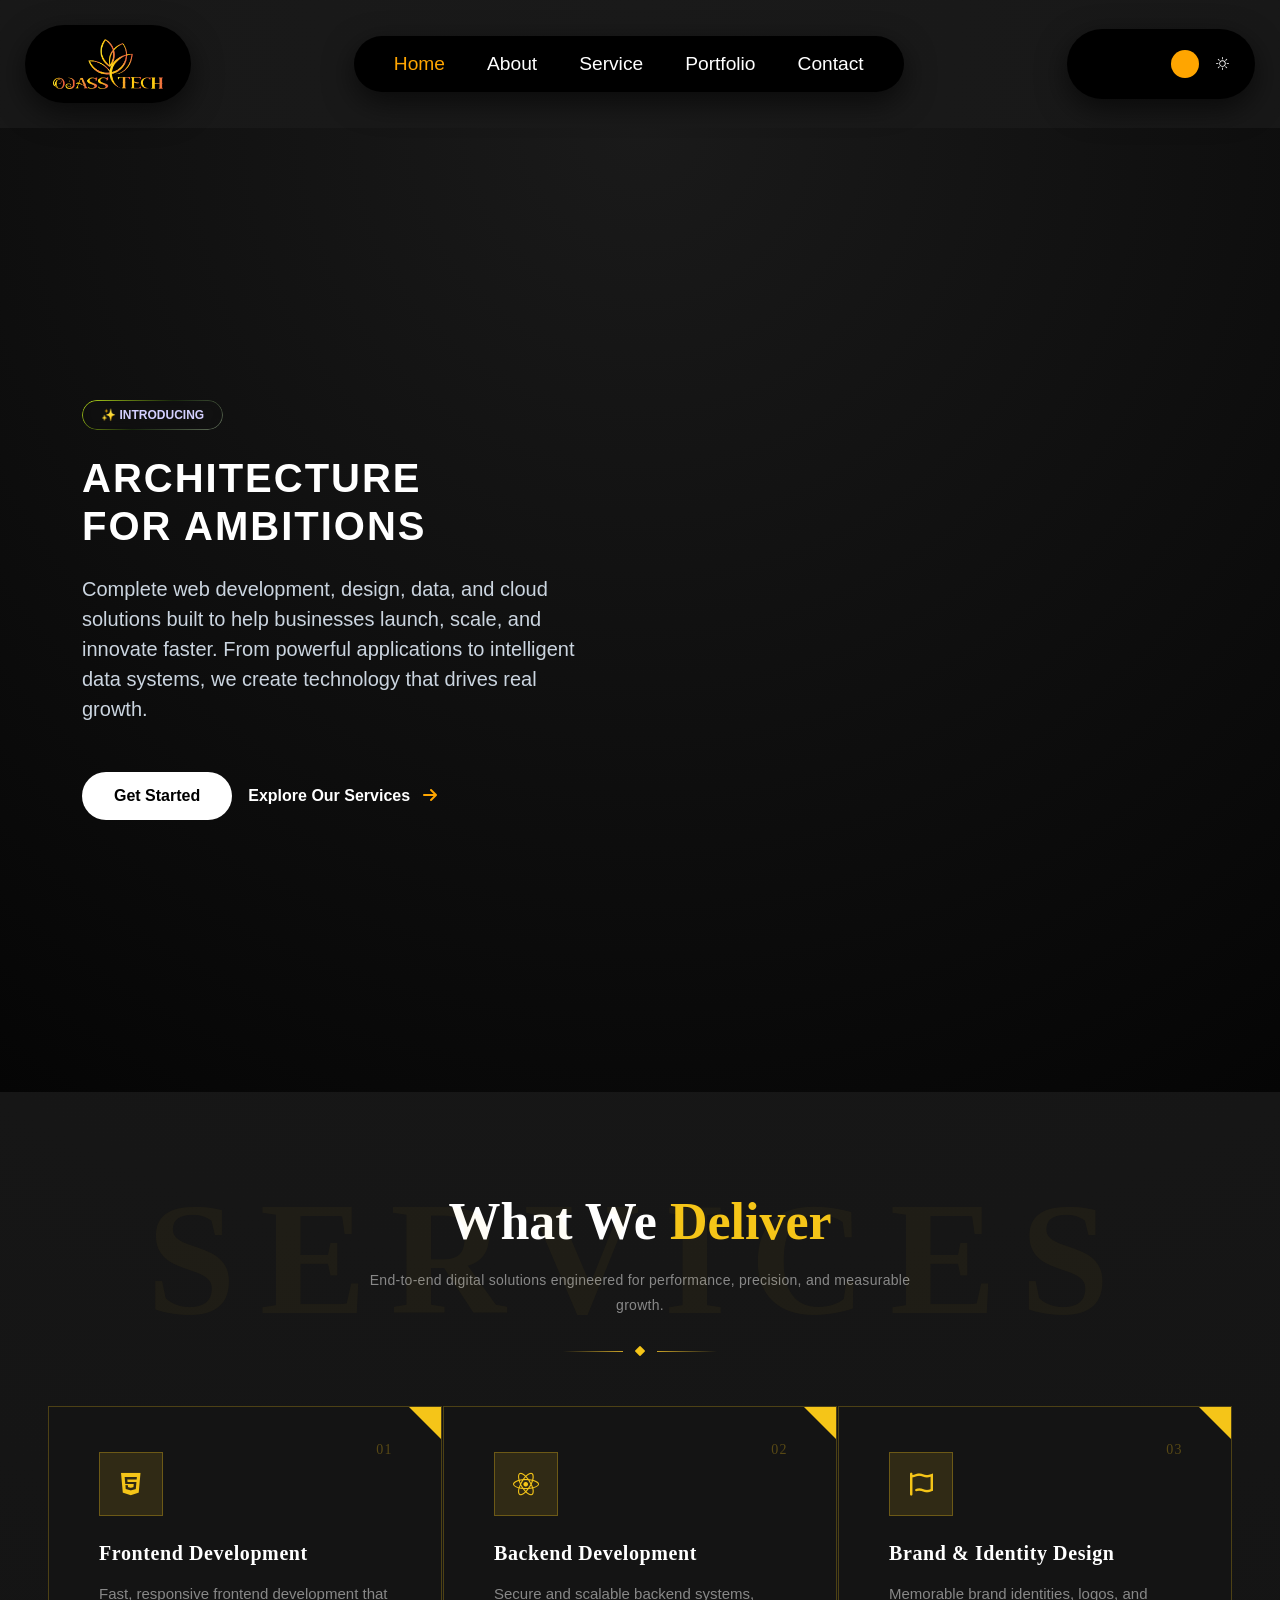
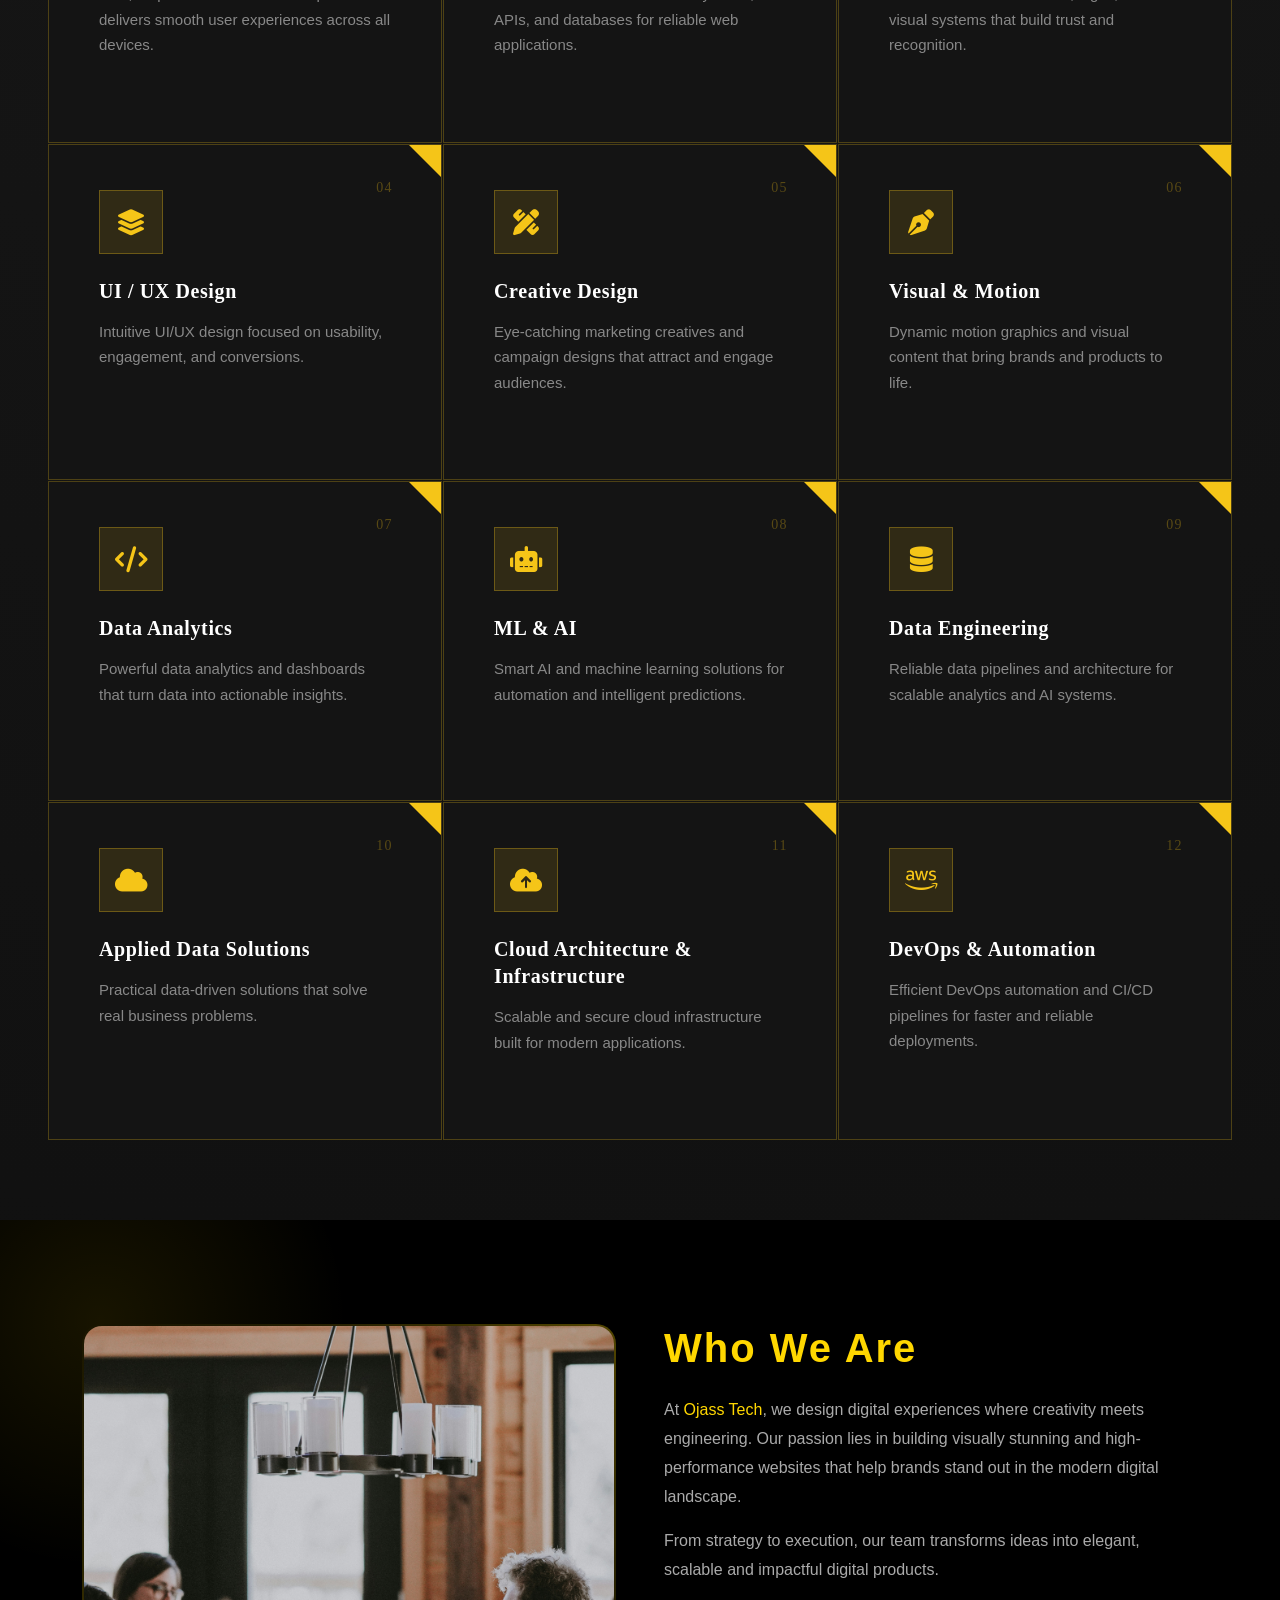
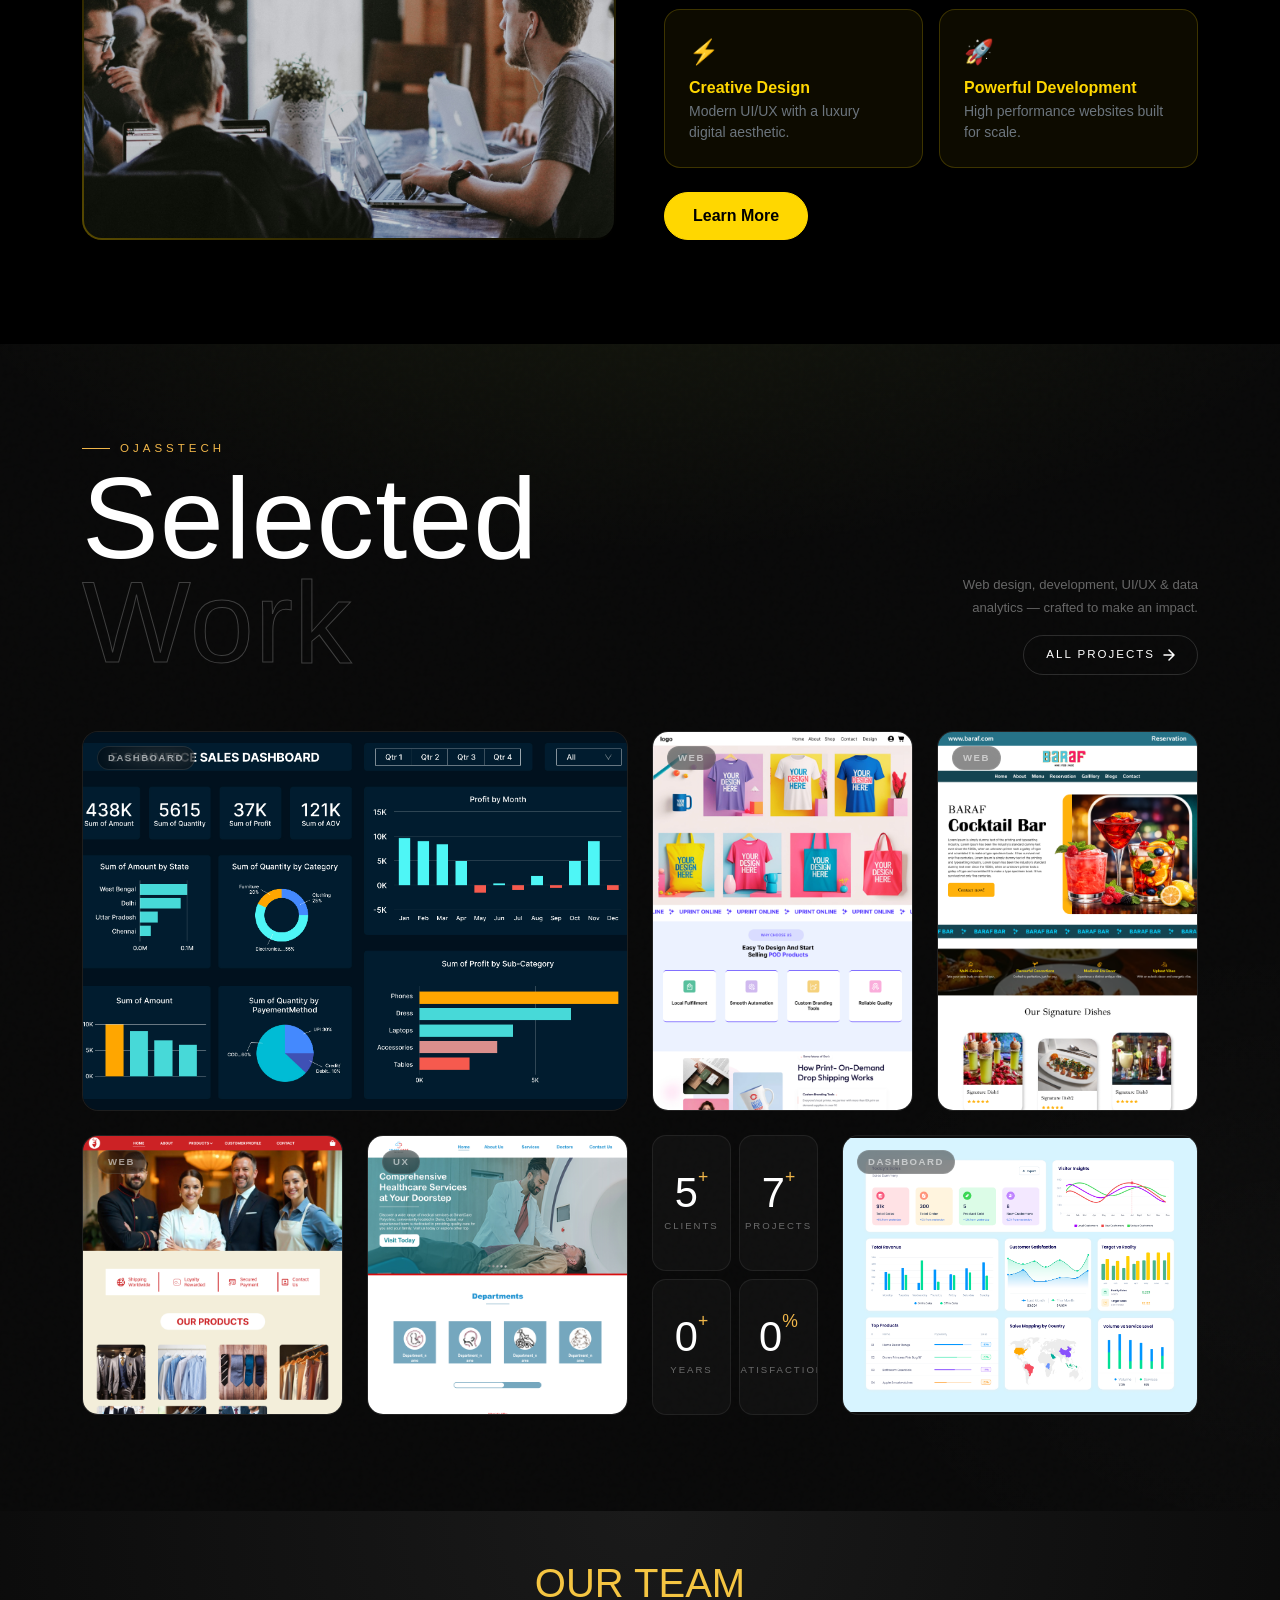
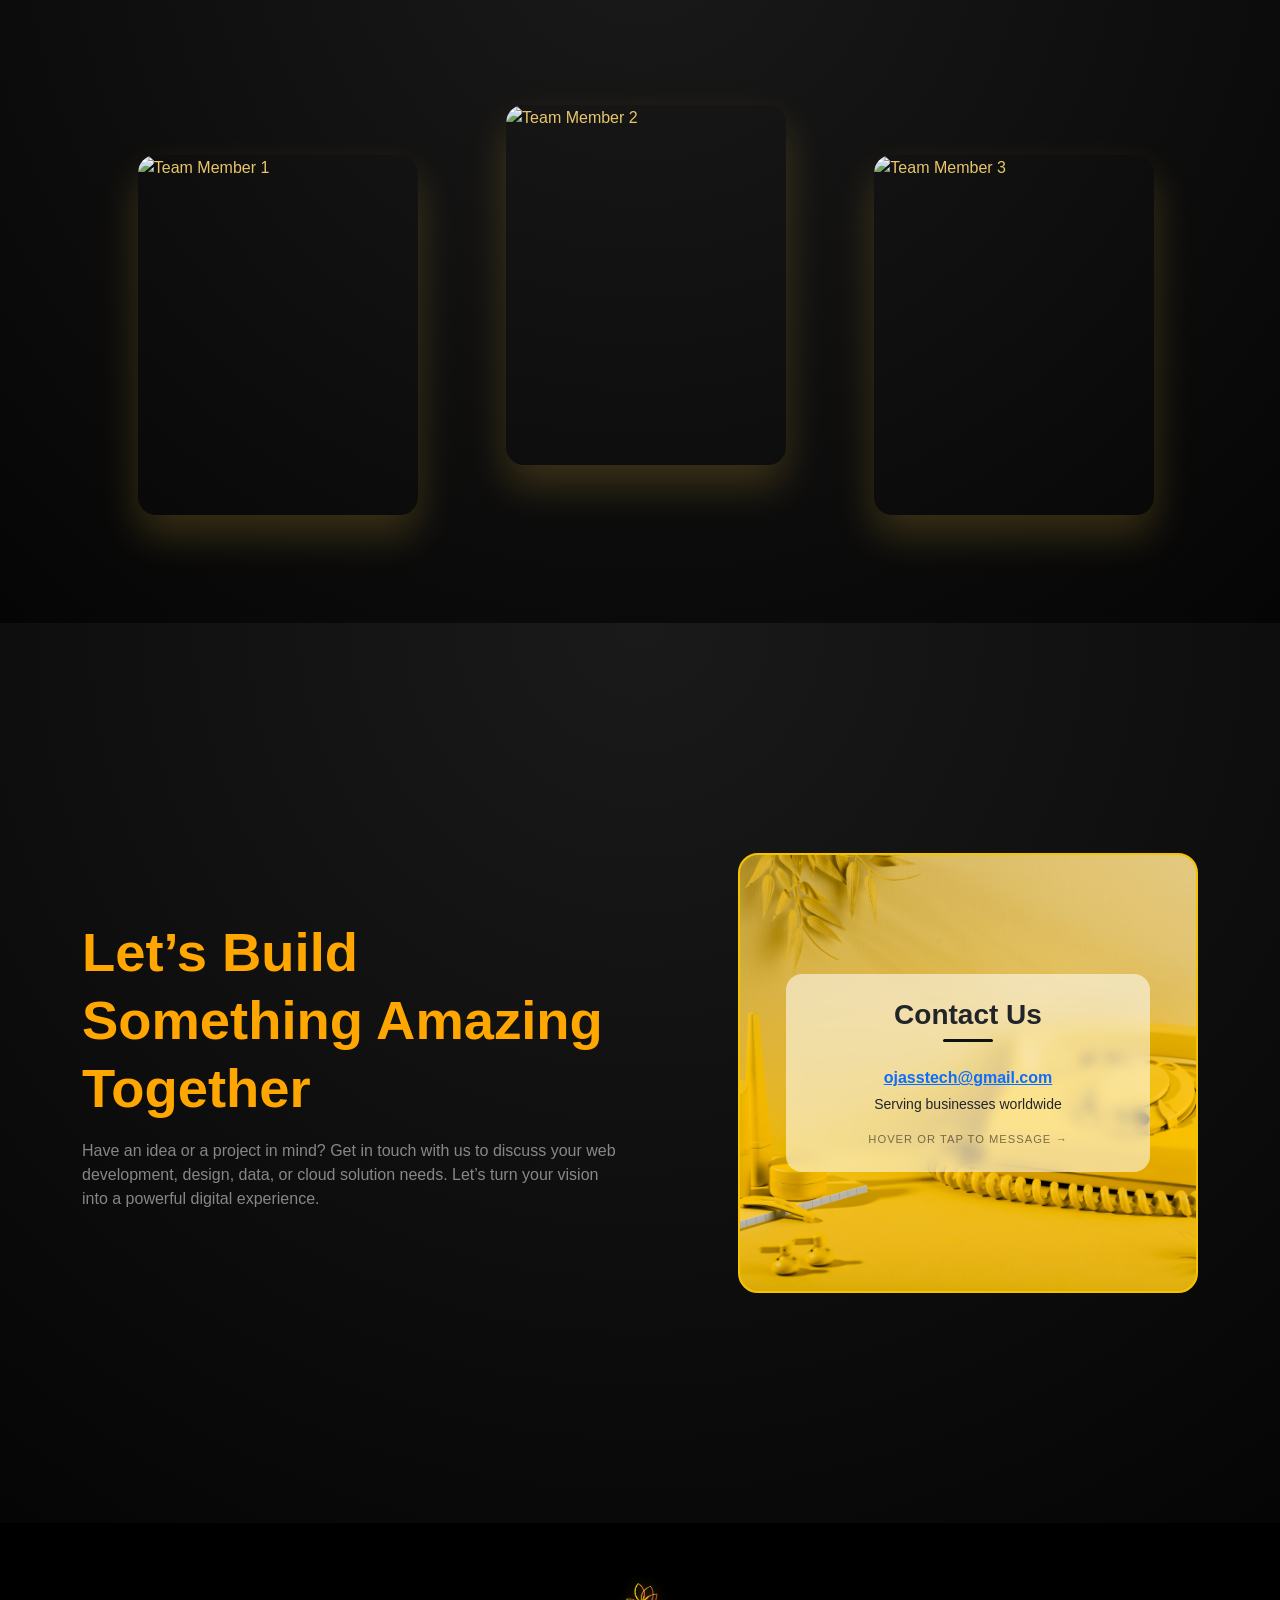
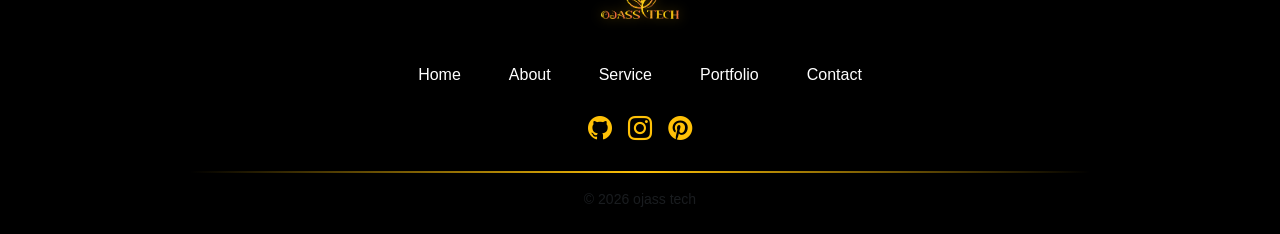
==== commit b617dd2f: "index.html, style.css removing built with spline" ====
--- a/index.html
+++ b/index.html
@@ -7,7 +7,7 @@
   <title>ojasstech.com</title>
 
   <!-- Spline -->
-  <script type="module" src="https://unpkg.com/@splinetool/viewer@1.12.58/build/spline-viewer.js"></script>
+  <script type="module" src="https://cdn.spline.design/@splinetool/viewer@2.0.14/build/spline-viewer.js"></script>
   <!-- Bootstrap -->
   <link href="https://cdn.jsdelivr.net/npm/bootstrap@5.3.2/dist/css/bootstrap.min.css" rel="stylesheet">
   <!-- Icons -->
@@ -18,6 +18,7 @@
   <link rel="stylesheet" href="https://cdnjs.cloudflare.com/ajax/libs/font-awesome/6.0.0-beta3/css/all.min.css">
 
   <link rel="stylesheet" href="style.css">
+
 </head>
 
 <body>
@@ -116,9 +117,8 @@
         <!-- RIGHT -->
         <div class="col-lg-6">
           <div class="robot-wrapper">
-            <spline-viewer class="robot" url="https://prod.spline.design/wp-HumuRmpvWuUR3/scene.splinecode"
-              events-target="global">
-            </spline-viewer>
+            <spline-viewer class="robot" url="https://prod.spline.design/MpKugsfl0vp2dlZD/scene.splinecode" events-target="global" ></spline-viewer>
+            
           </div>
         </div>
 
@@ -777,6 +777,28 @@
     })();
   </script>
 
+
+
+<script>
+  const spline = document.querySelector('spline-viewer');
+
+  if (spline) {
+    // Intercept wheel events before Spline's internal listener receives them
+    ['wheel', 'mousewheel', 'DOMMouseScroll'].forEach(eventType => {
+      spline.addEventListener(eventType, (e) => {
+        // Prevent Spline from handling it, but let normal page scroll continue
+        e.stopImmediatePropagation();
+      }, { capture: true, passive: false });
+    });
+  }
+
+
+
+
+</script>
+
+
+
 </body>
 
 </html>
--- a/style.css
+++ b/style.css
@@ -314,11 +314,8 @@
 }
 
 /* Robot box – unchanged */
-.robot-wrapper {
-    position: relative;
-    height: 513px;
-    width: 100%;
-}
+
+
 
 spline-viewer.robot {
     position: absolute;
@@ -327,6 +324,28 @@
     height: 100%;
     display: block;
 }
+
+
+
+.robot-wrapper {
+  position:relative;
+  width: 100%;
+  height: 100vh;
+  overflow: hidden;
+}
+
+.robot-wrapper spline-viewer {
+  width: 100%;
+  height: calc(100% + 70px); /* Pushes the bottom logo out of the visible container */
+} 
+
+
+
+
+
+
+
+
 
 /* Responsive adjustments only where necessary */
 @media (max-width: 767.98px) {
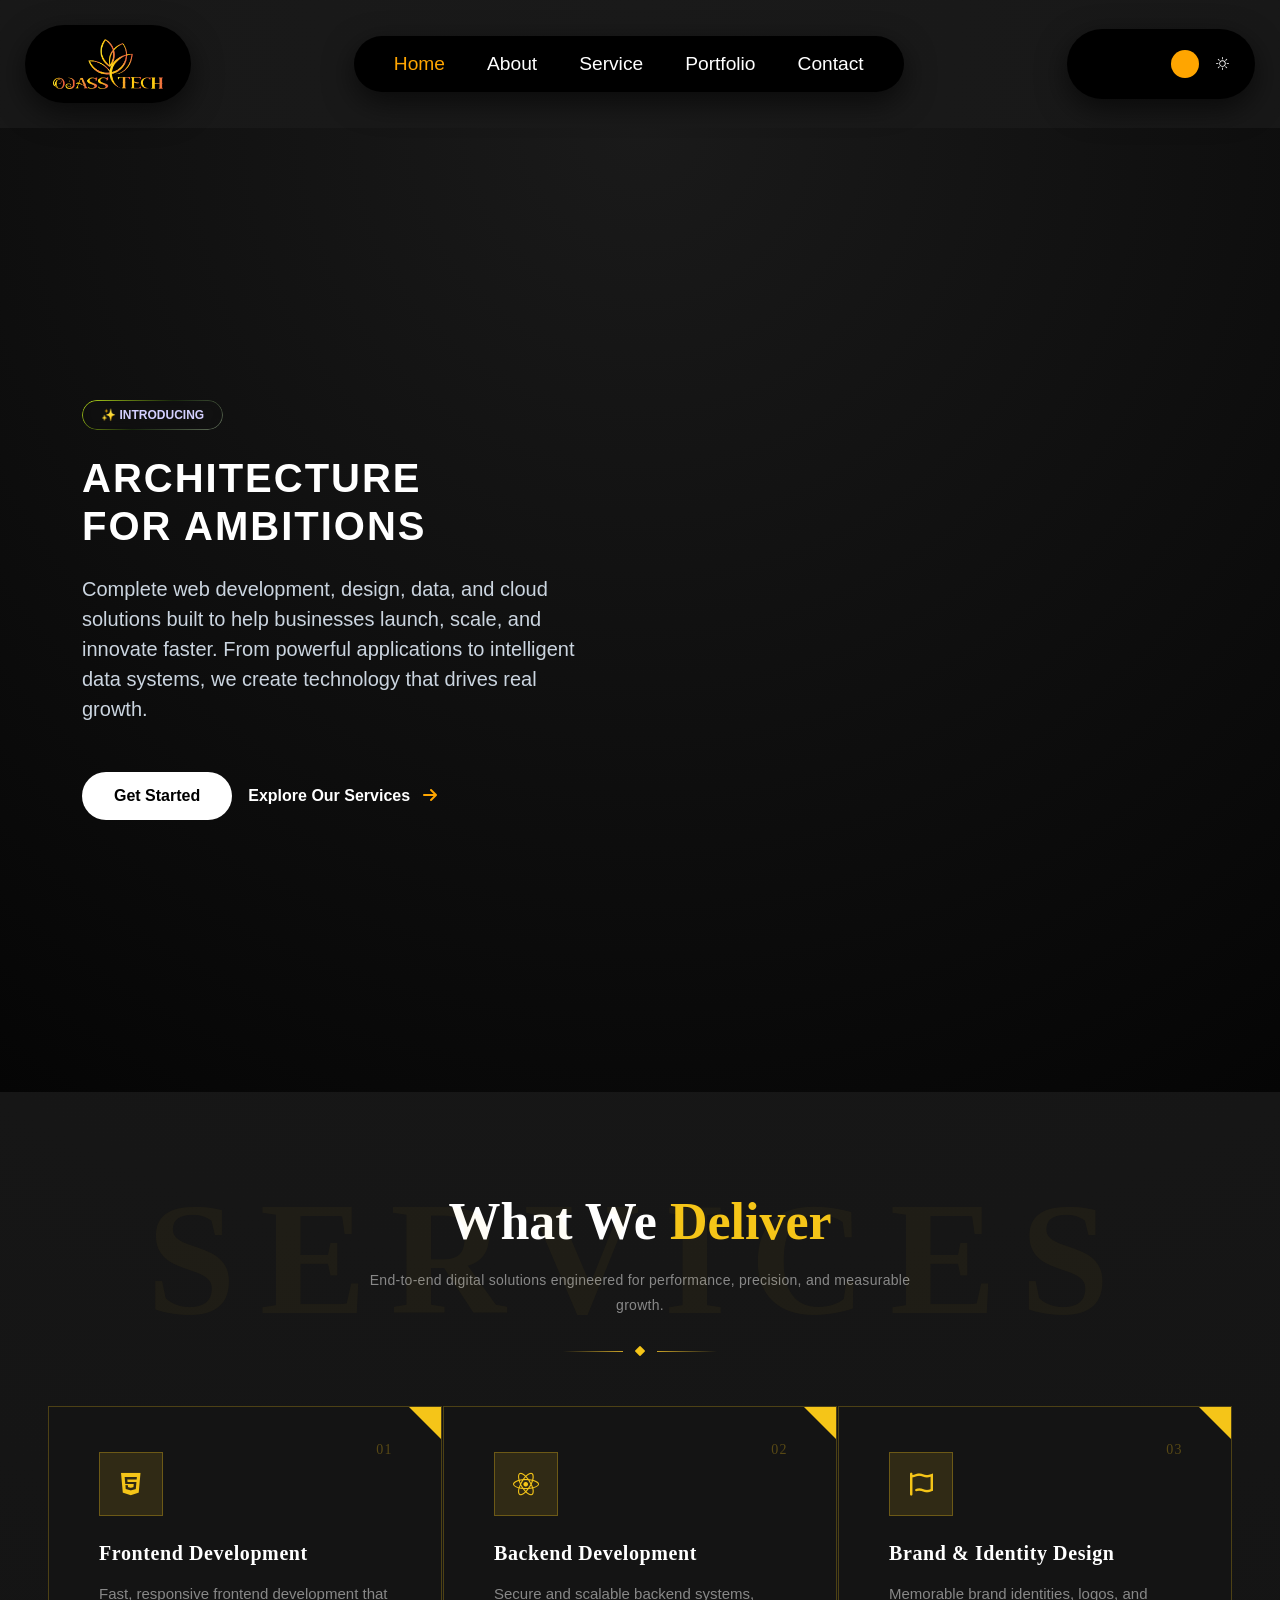
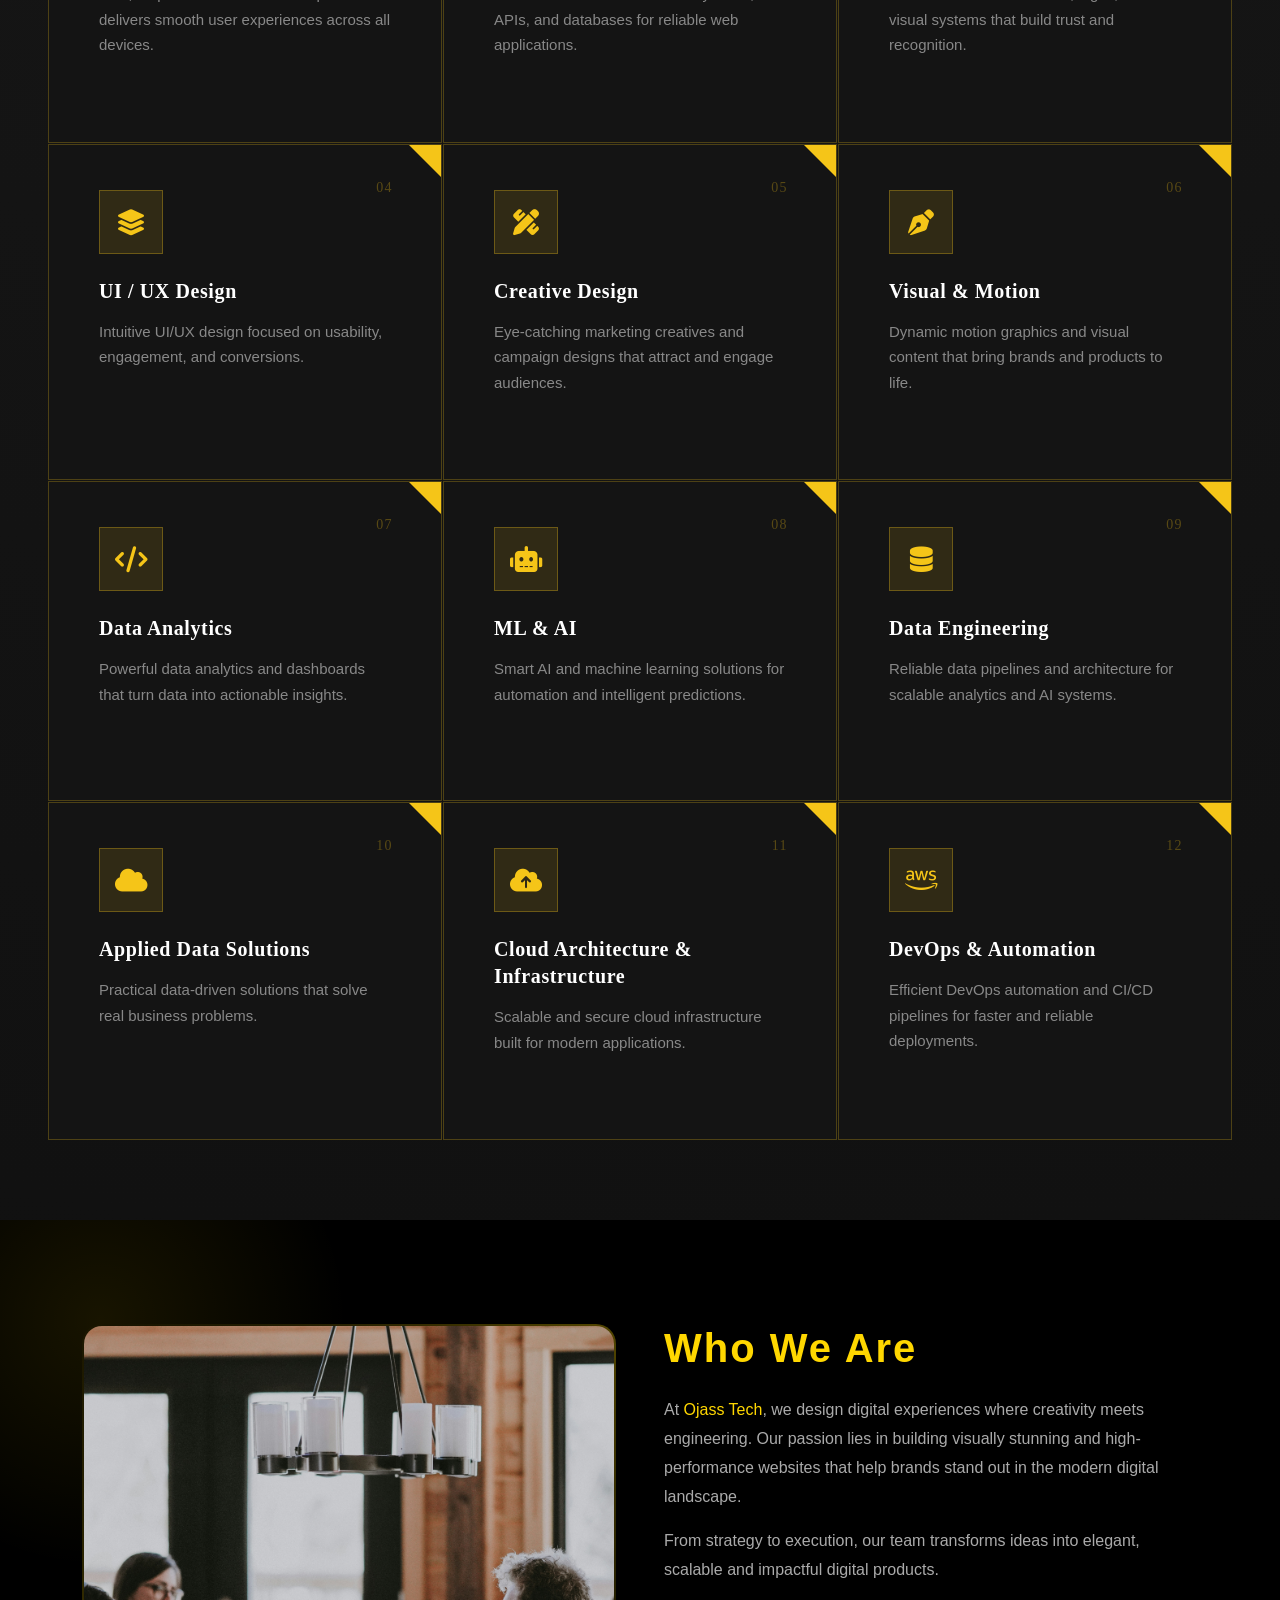
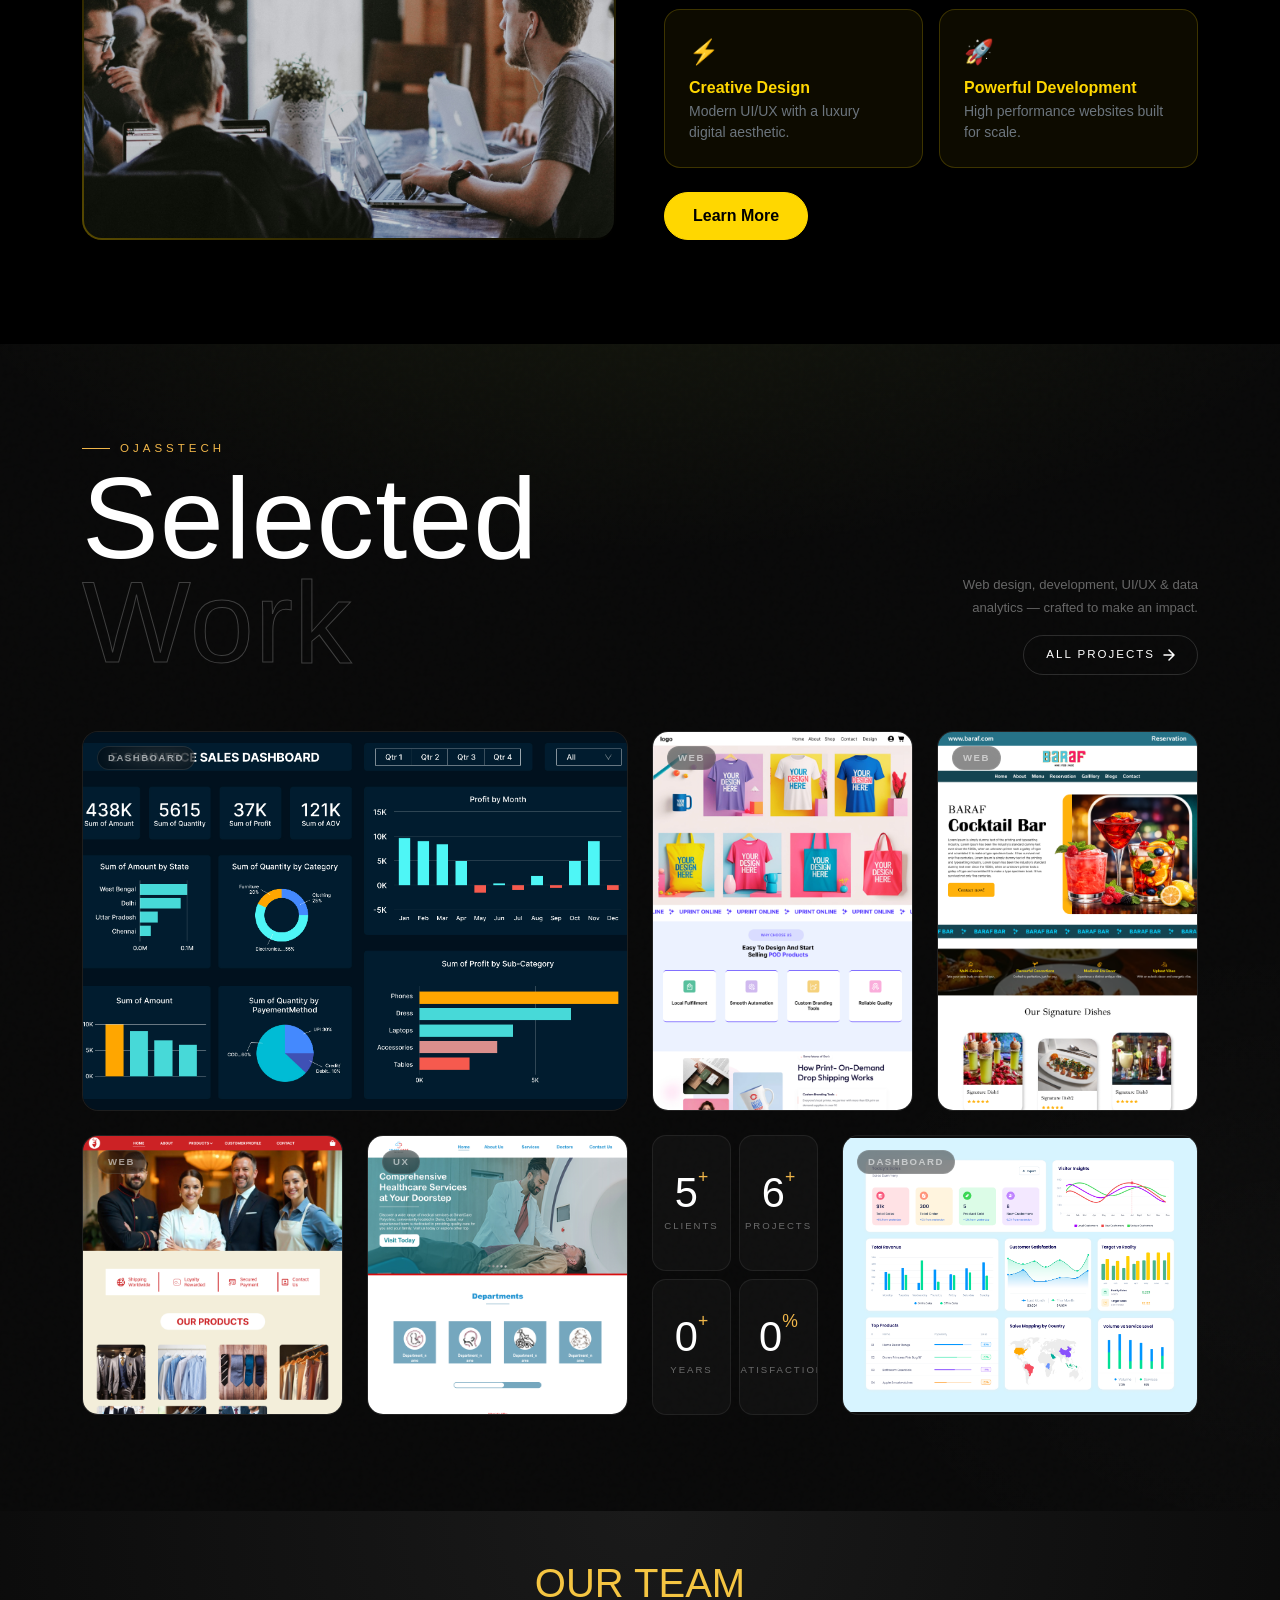
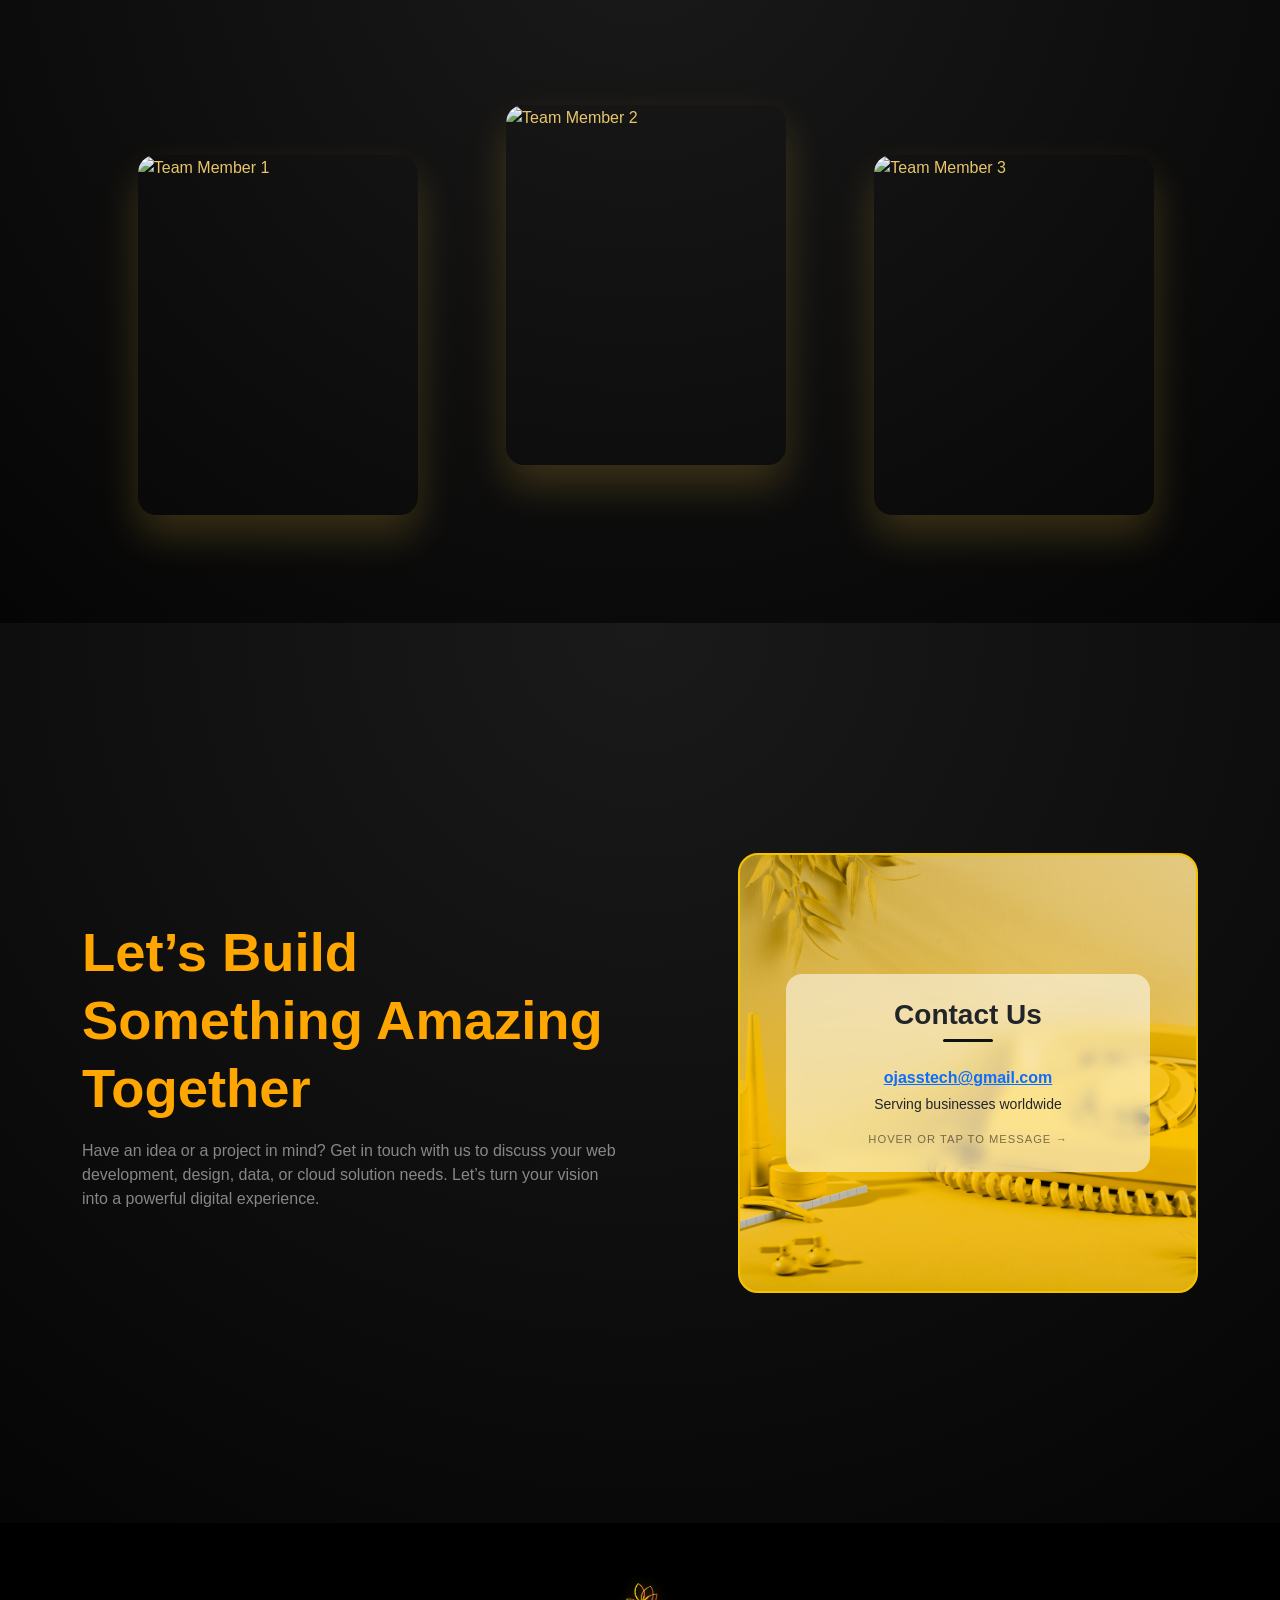
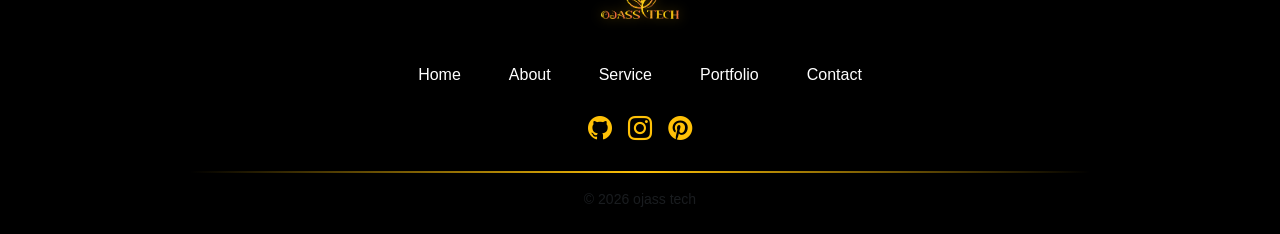
==== commit 66ff80c0: "Update index.html" ====
--- a/index.html
+++ b/index.html
@@ -4,6 +4,7 @@
 <head>
   <meta charset="UTF-8" />
   <meta name="viewport" content="width=device-width, initial-scale=1" />
+  <meta name="description" content="Ojass Tech offers complete web development, UI/UX design, data engineering, and cloud solutions. We build scalable technology to help your business innovate.">
   <title>ojasstech.com</title>
 
   <!-- Spline -->
@@ -26,7 +27,7 @@
   <!-- DESKTOP NAVBAR (UNCHANGED) -->
   <div class="navbar-wrap">
     <div class="pill logo-pill">
-      <img src="assets/ojasstechlogo.png" class="logo-img" />
+      <img src="assets/ojasstechlogo.png" alt="Ojass Tech Logo" class="logo-img" />
     </div>
 
     <div class="pill nav-pill">
@@ -357,7 +358,7 @@
           </div>
 
           <div>
-            <a href="about.html" class="about-btn">Learn More</a>
+            <a href="/about" class="about-btn" aria-label="Learn more about Ojass Tech">Learn More</a>
           </div>
 
         </div>
@@ -801,4 +802,4 @@
 
 </body>
 
-</html>+</html>
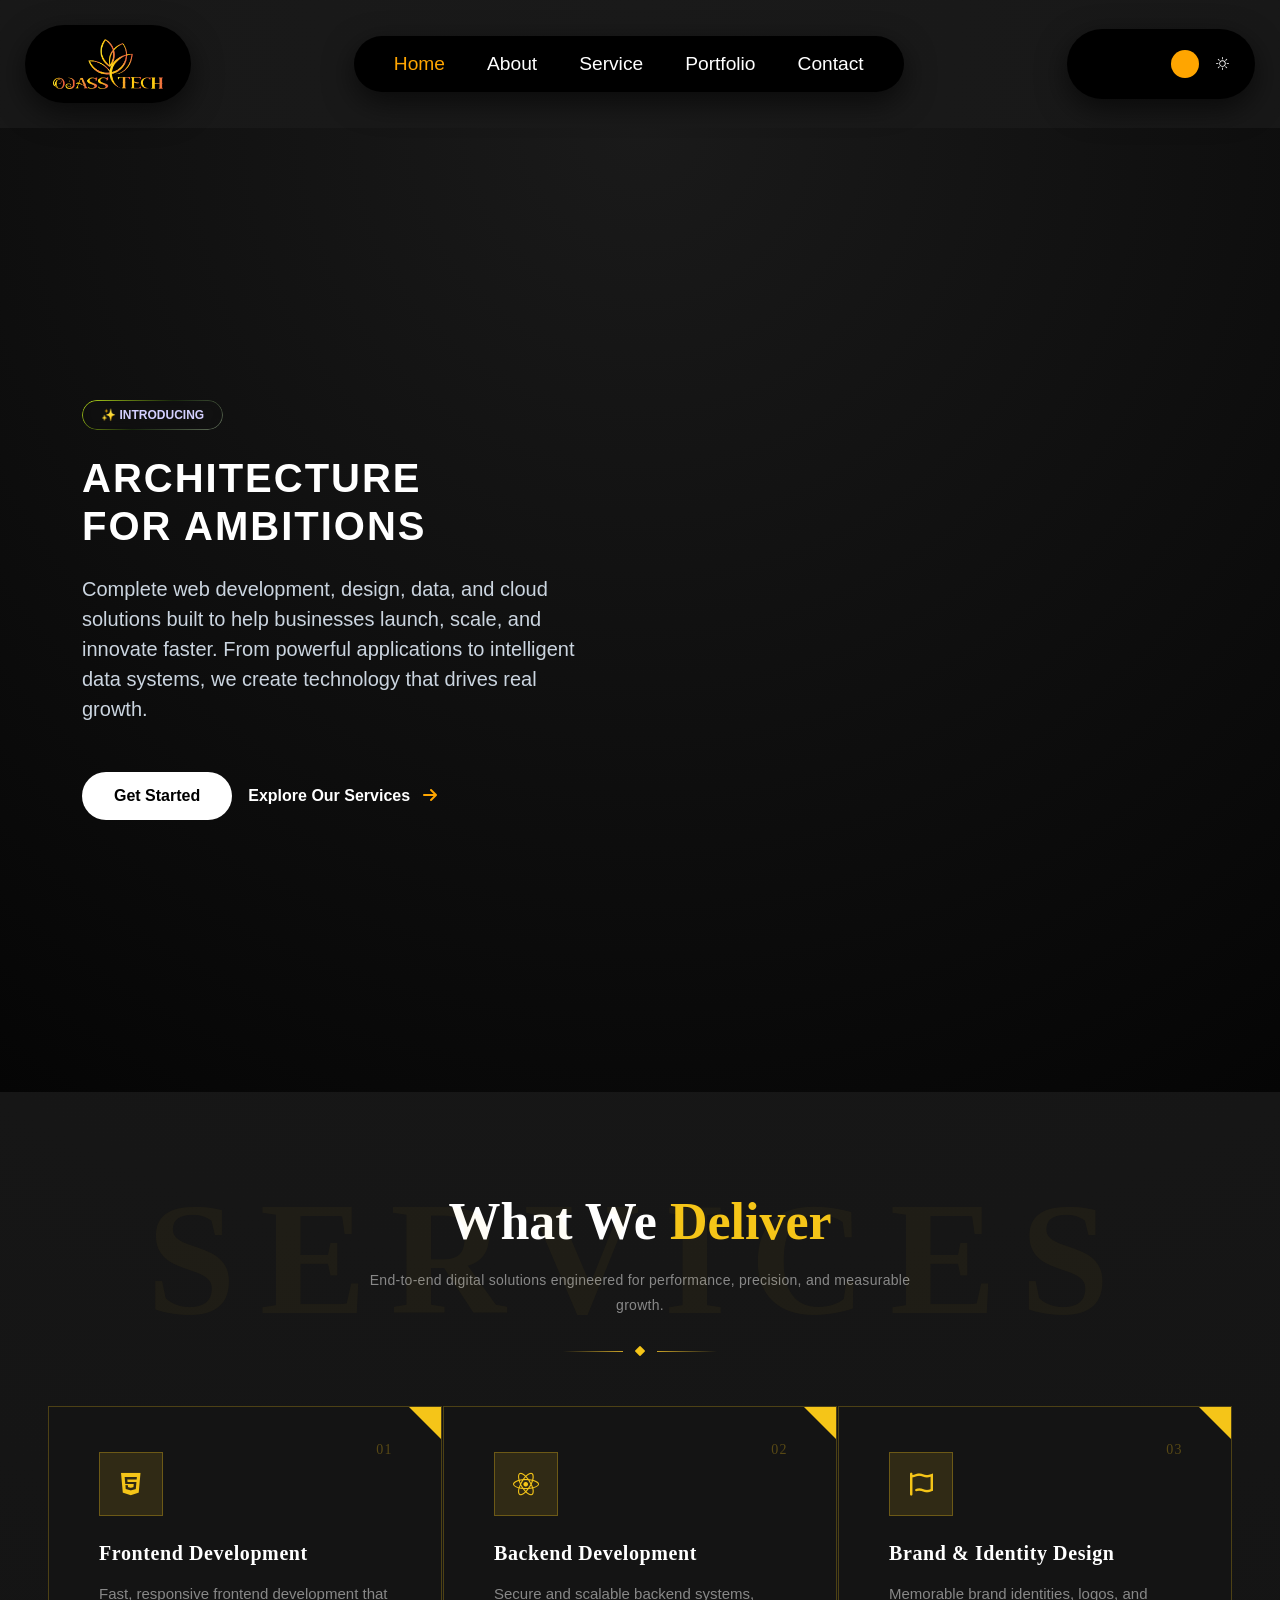
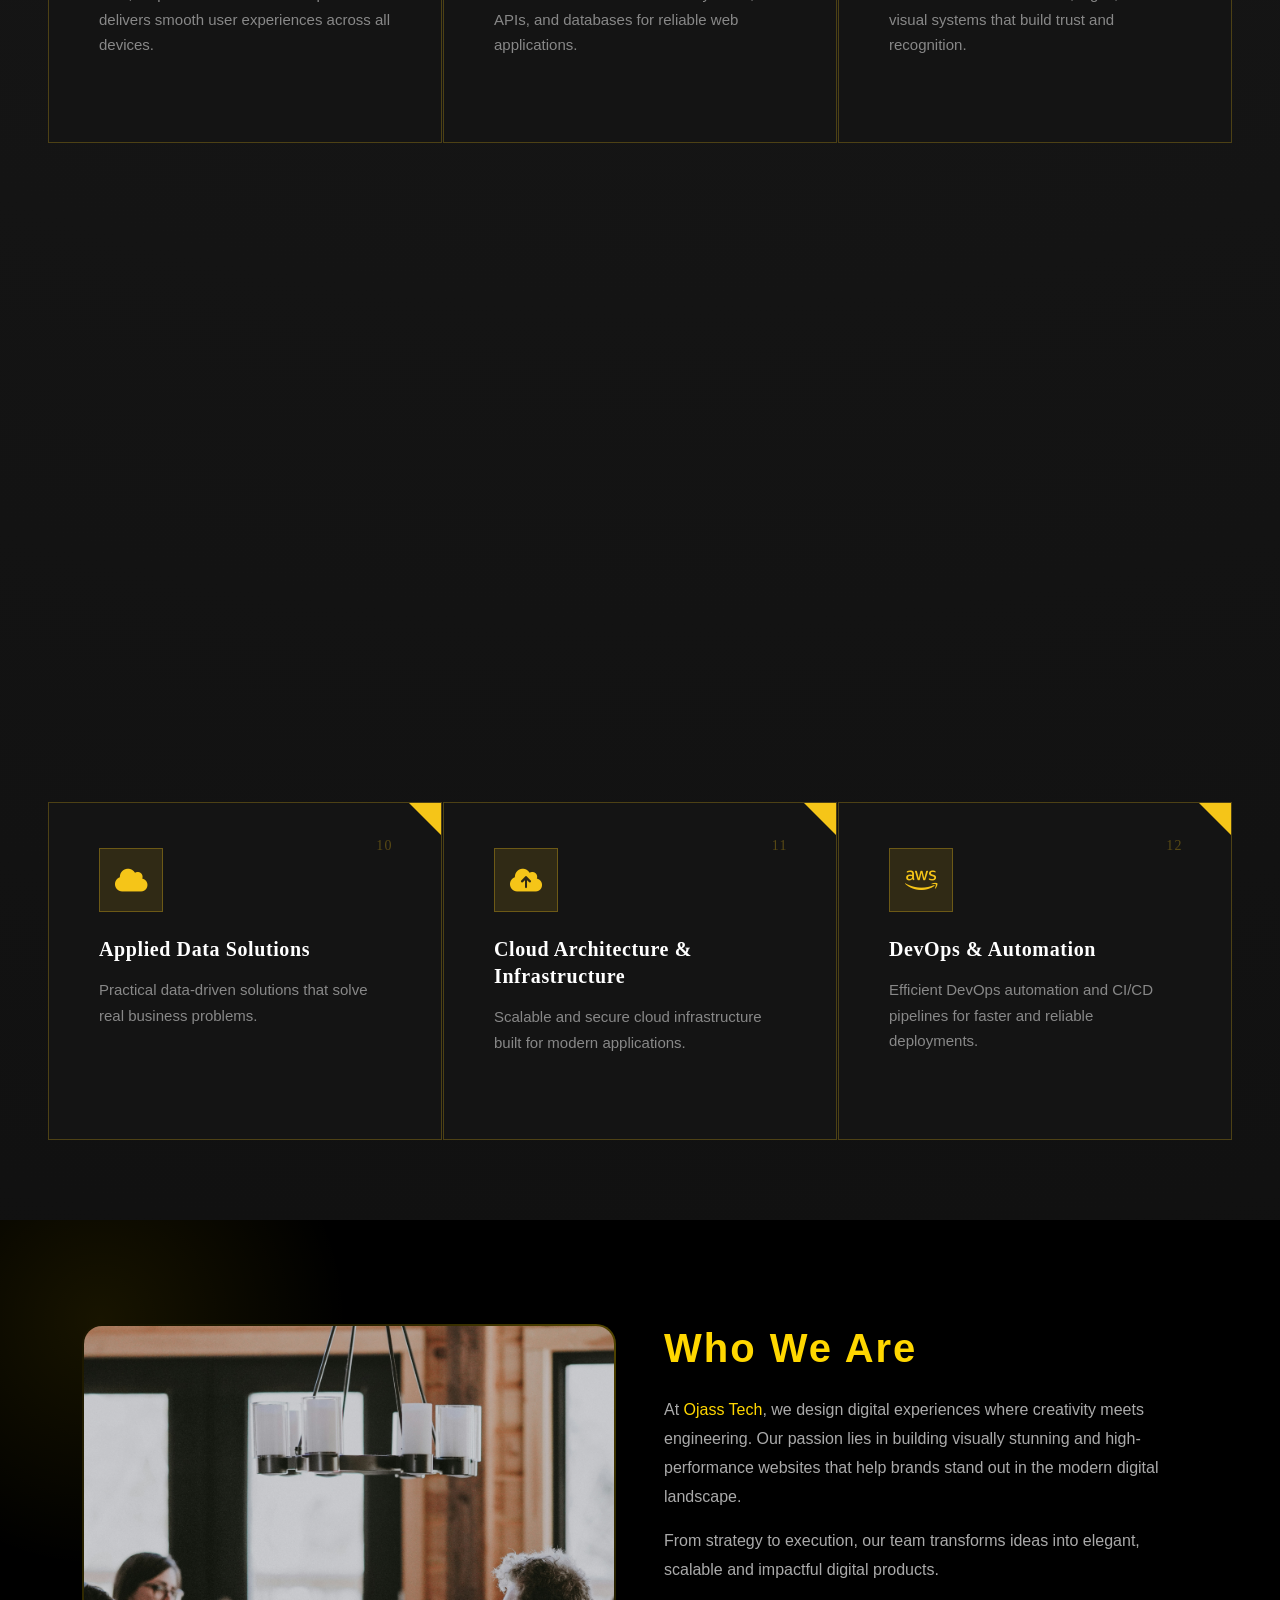
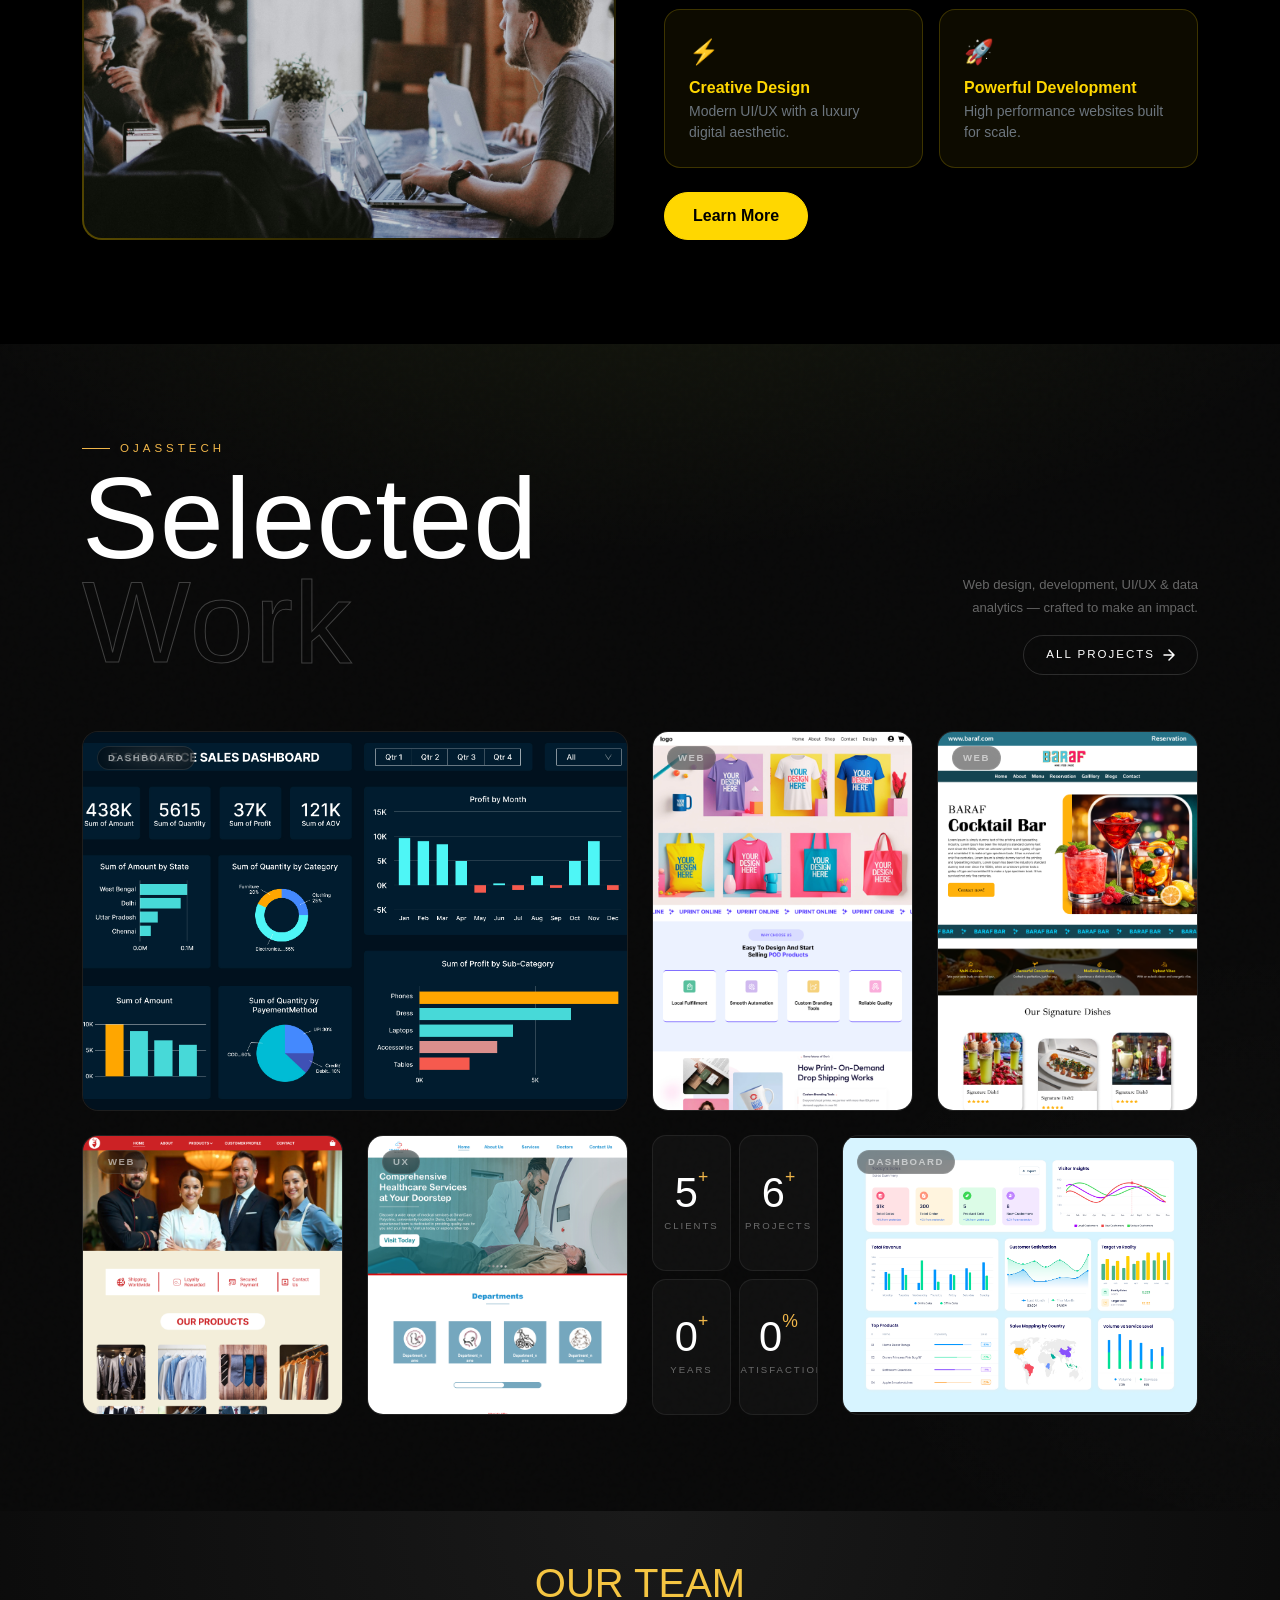
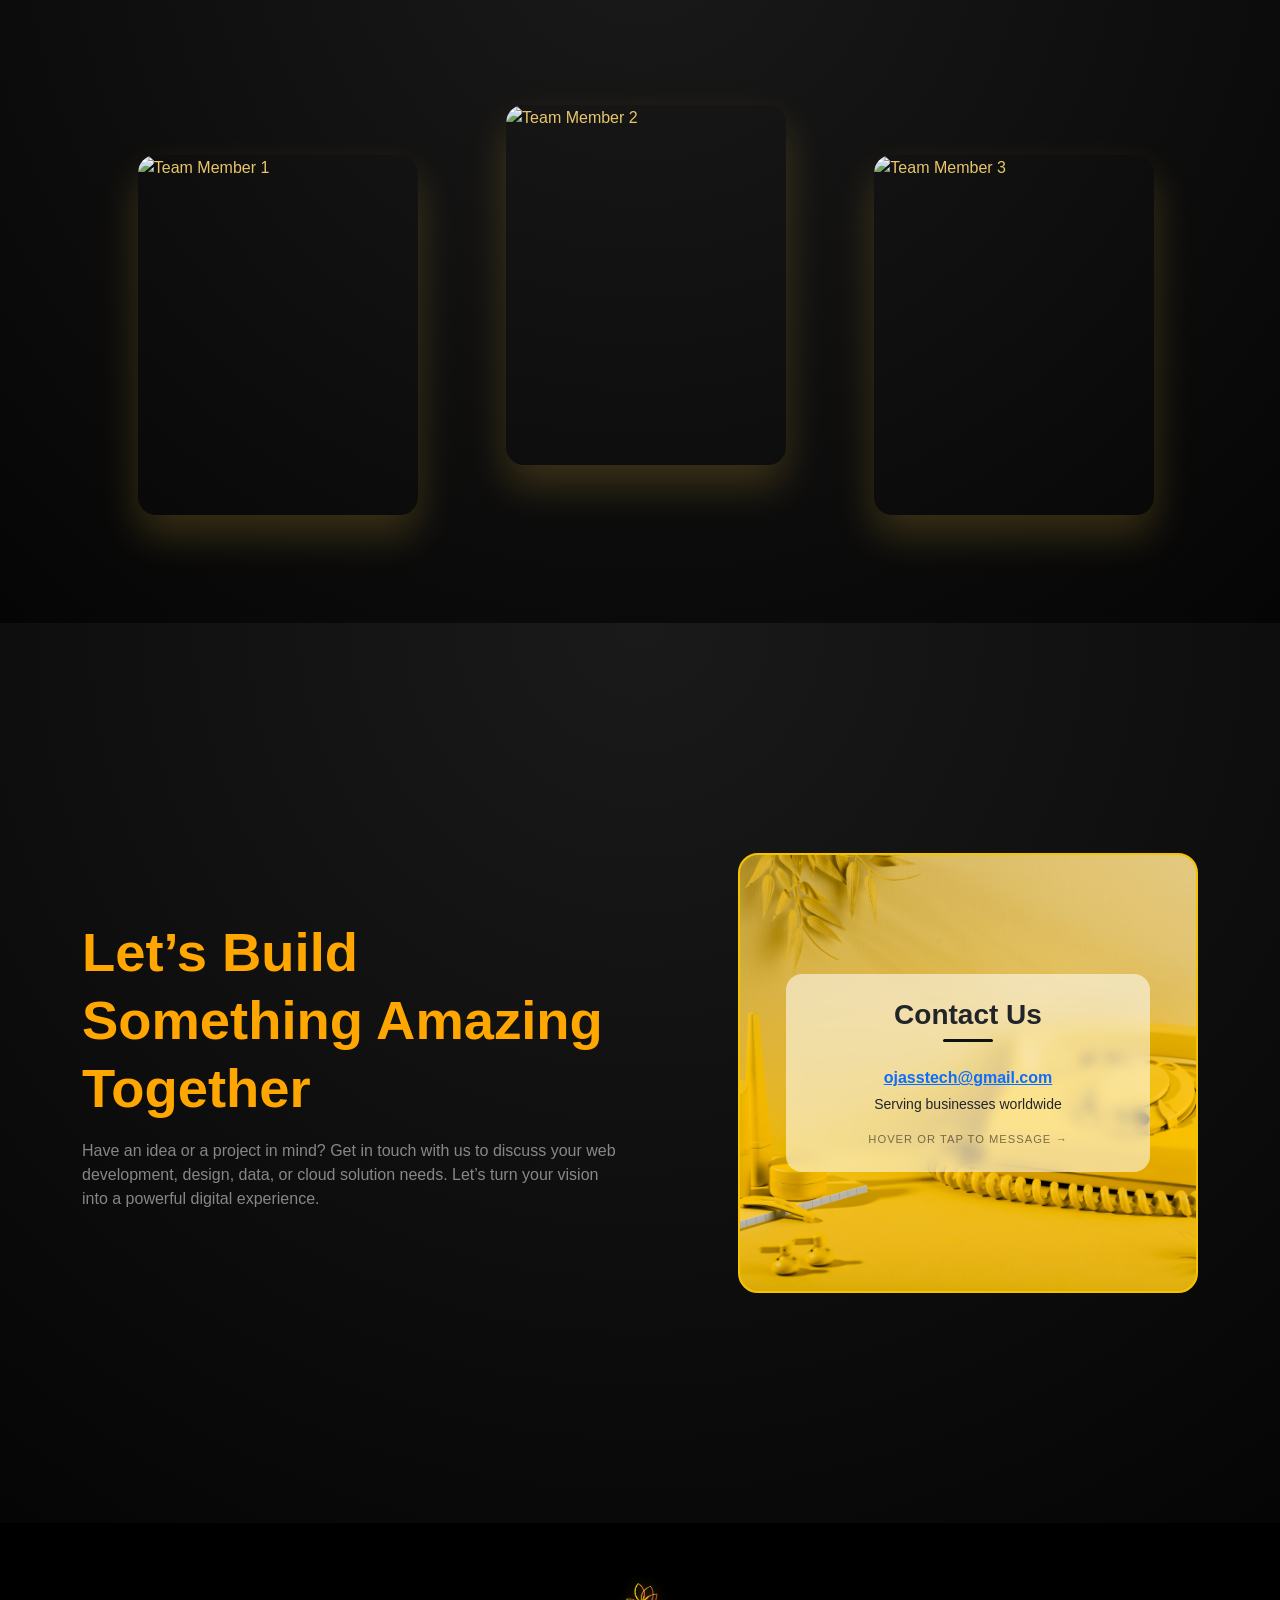
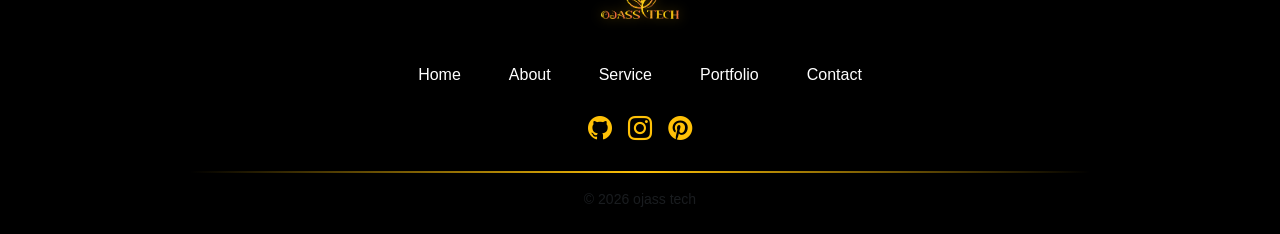
==== commit d5794035: "Update index.html" ====
--- a/index.html
+++ b/index.html
@@ -483,7 +483,7 @@
               </div>
               <div class="col-6">
                 <div class="ot-stat-card">
-                  <div class="ot-stat-number"><span class="ot-counter" data-target="1">0</span><sup>+</sup></div>
+                  <div class="ot-stat-number"><span class="ot-counter" data-target="2">0</span><sup>+</sup></div>
                   <div class="ot-stat-label">Years</div>
                 </div>
               </div>
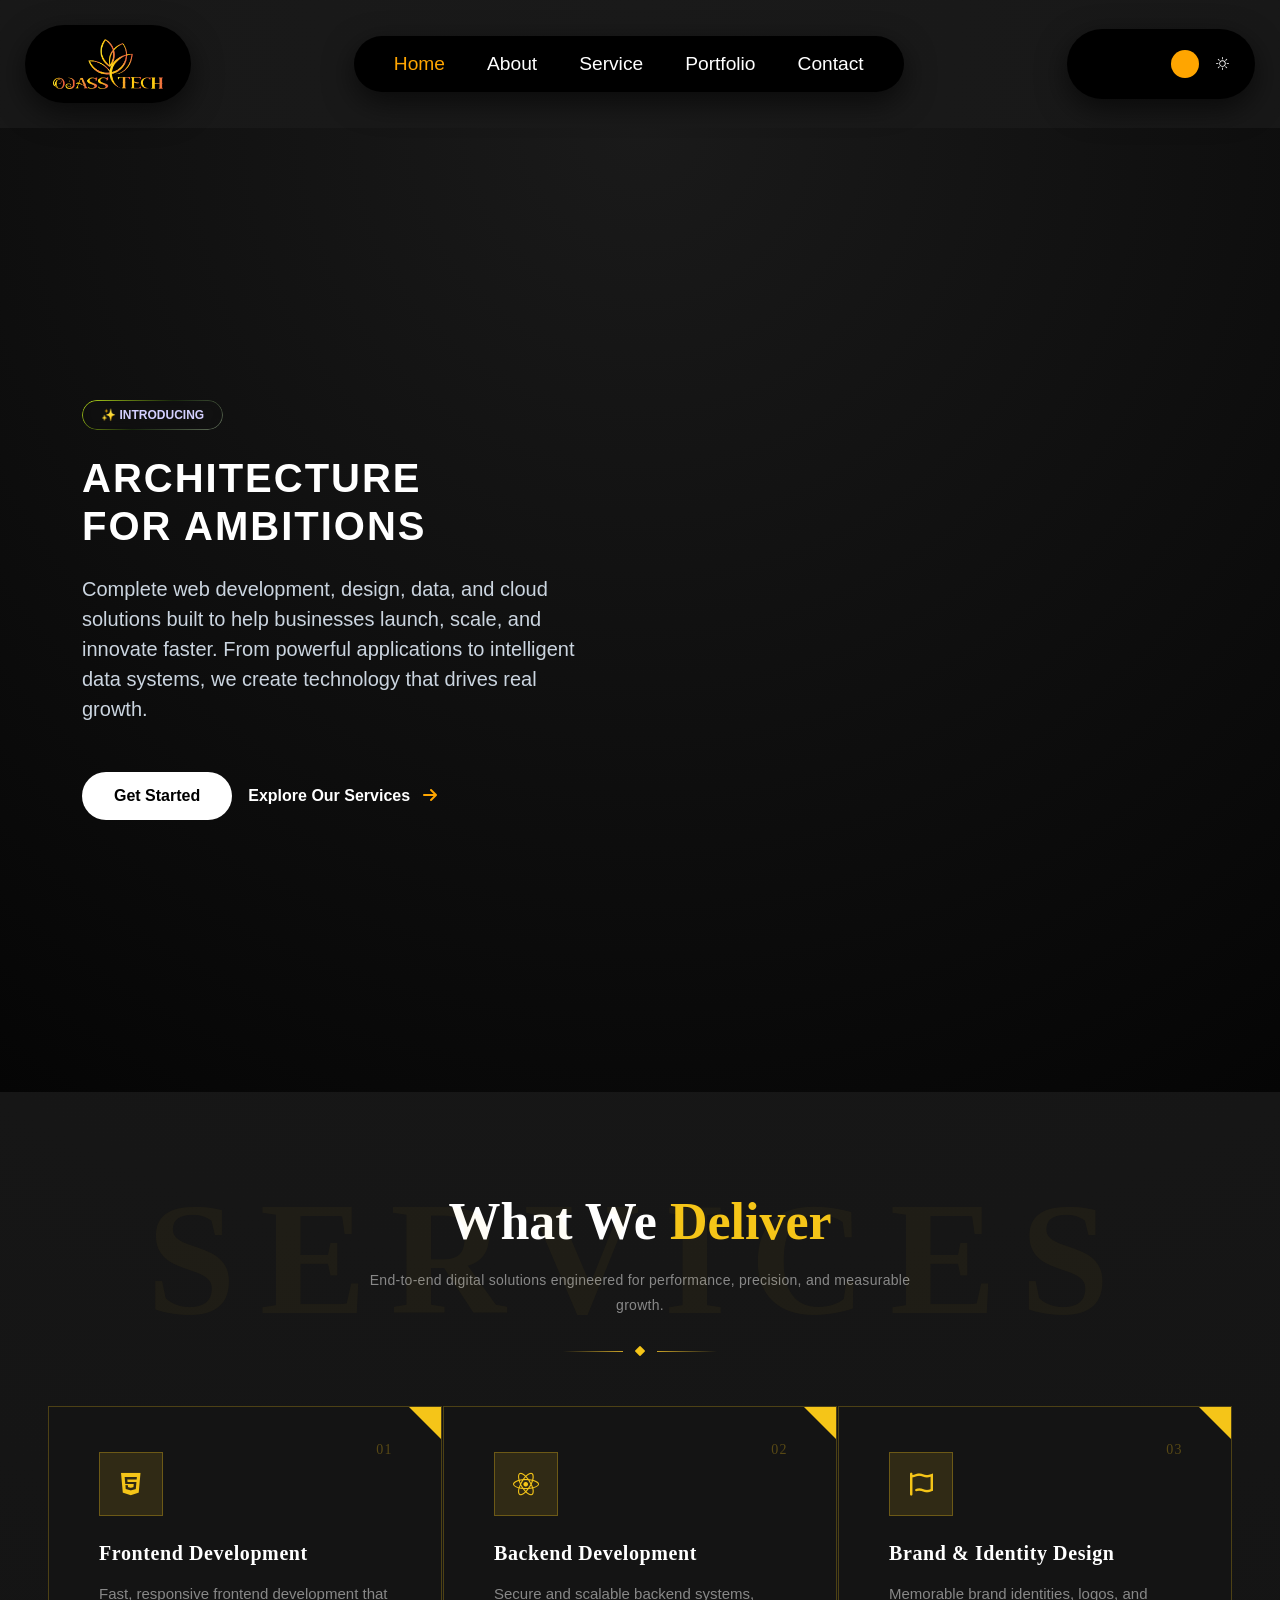
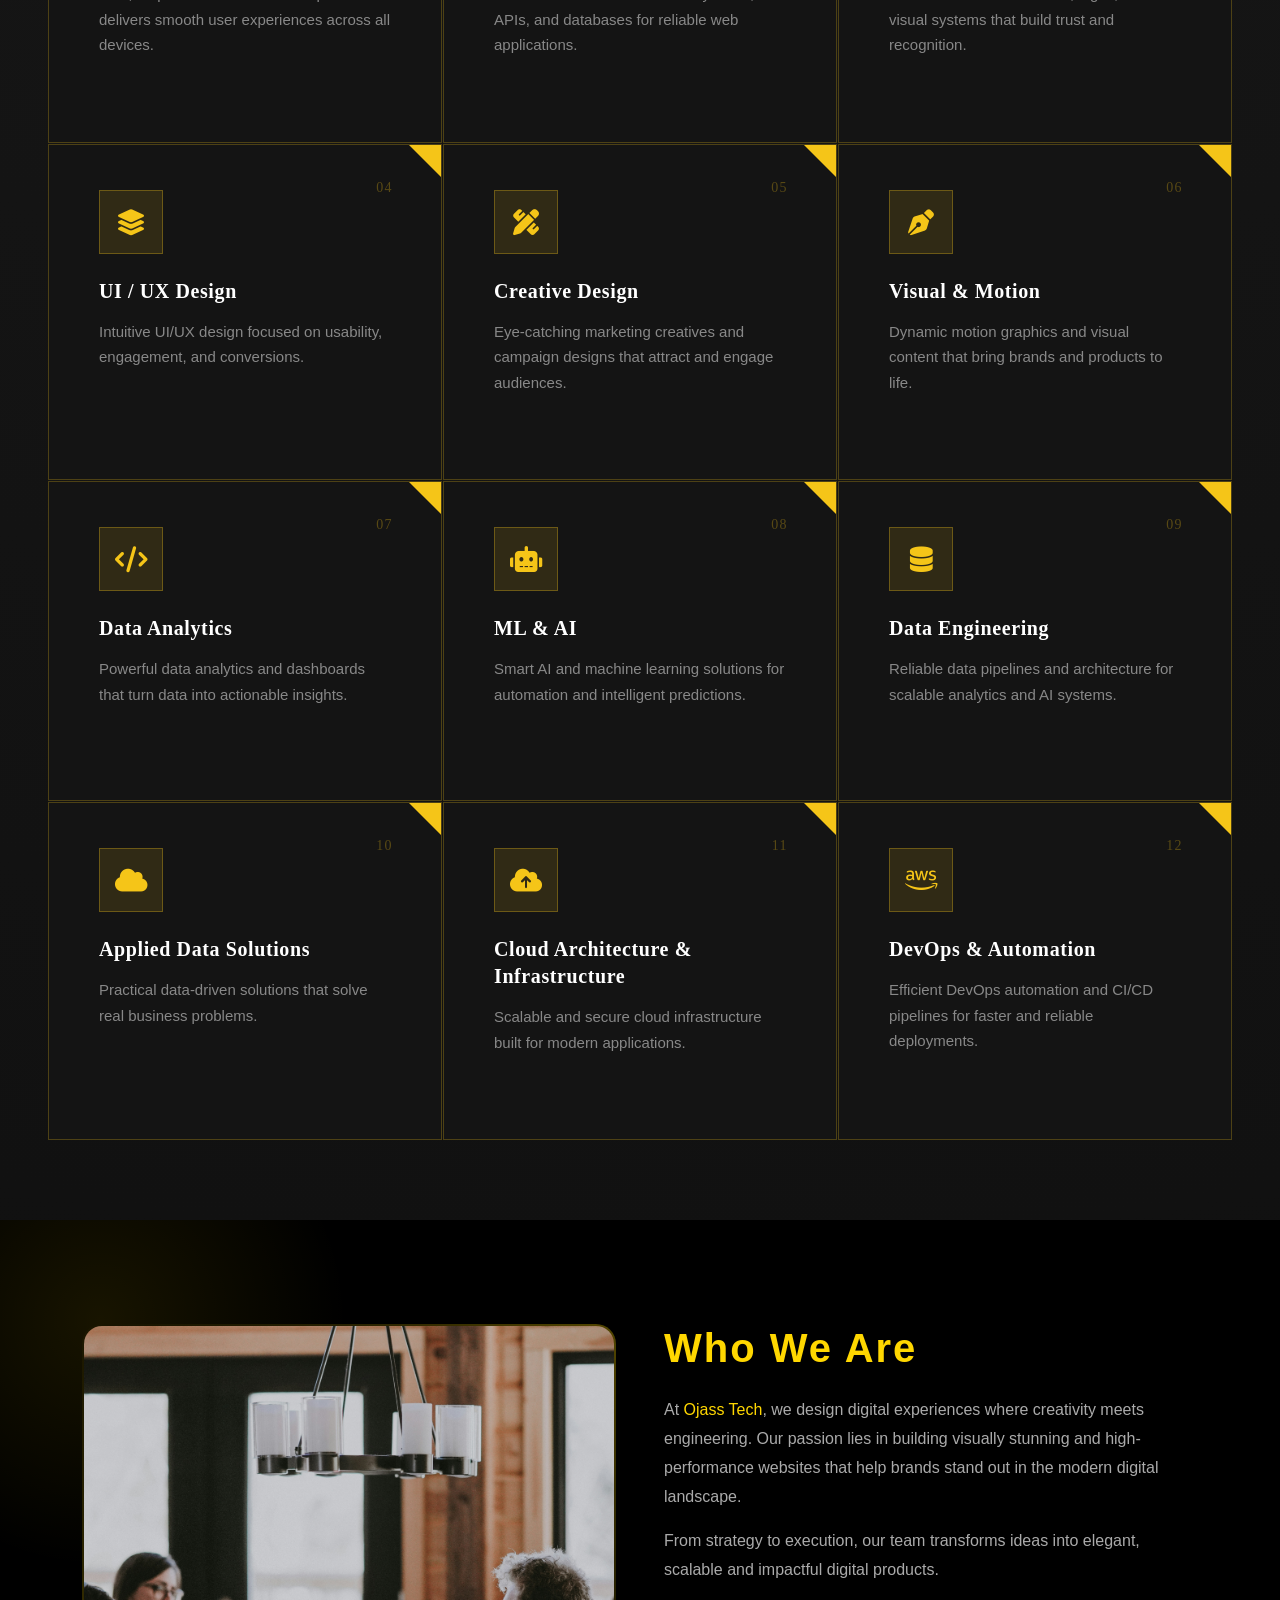
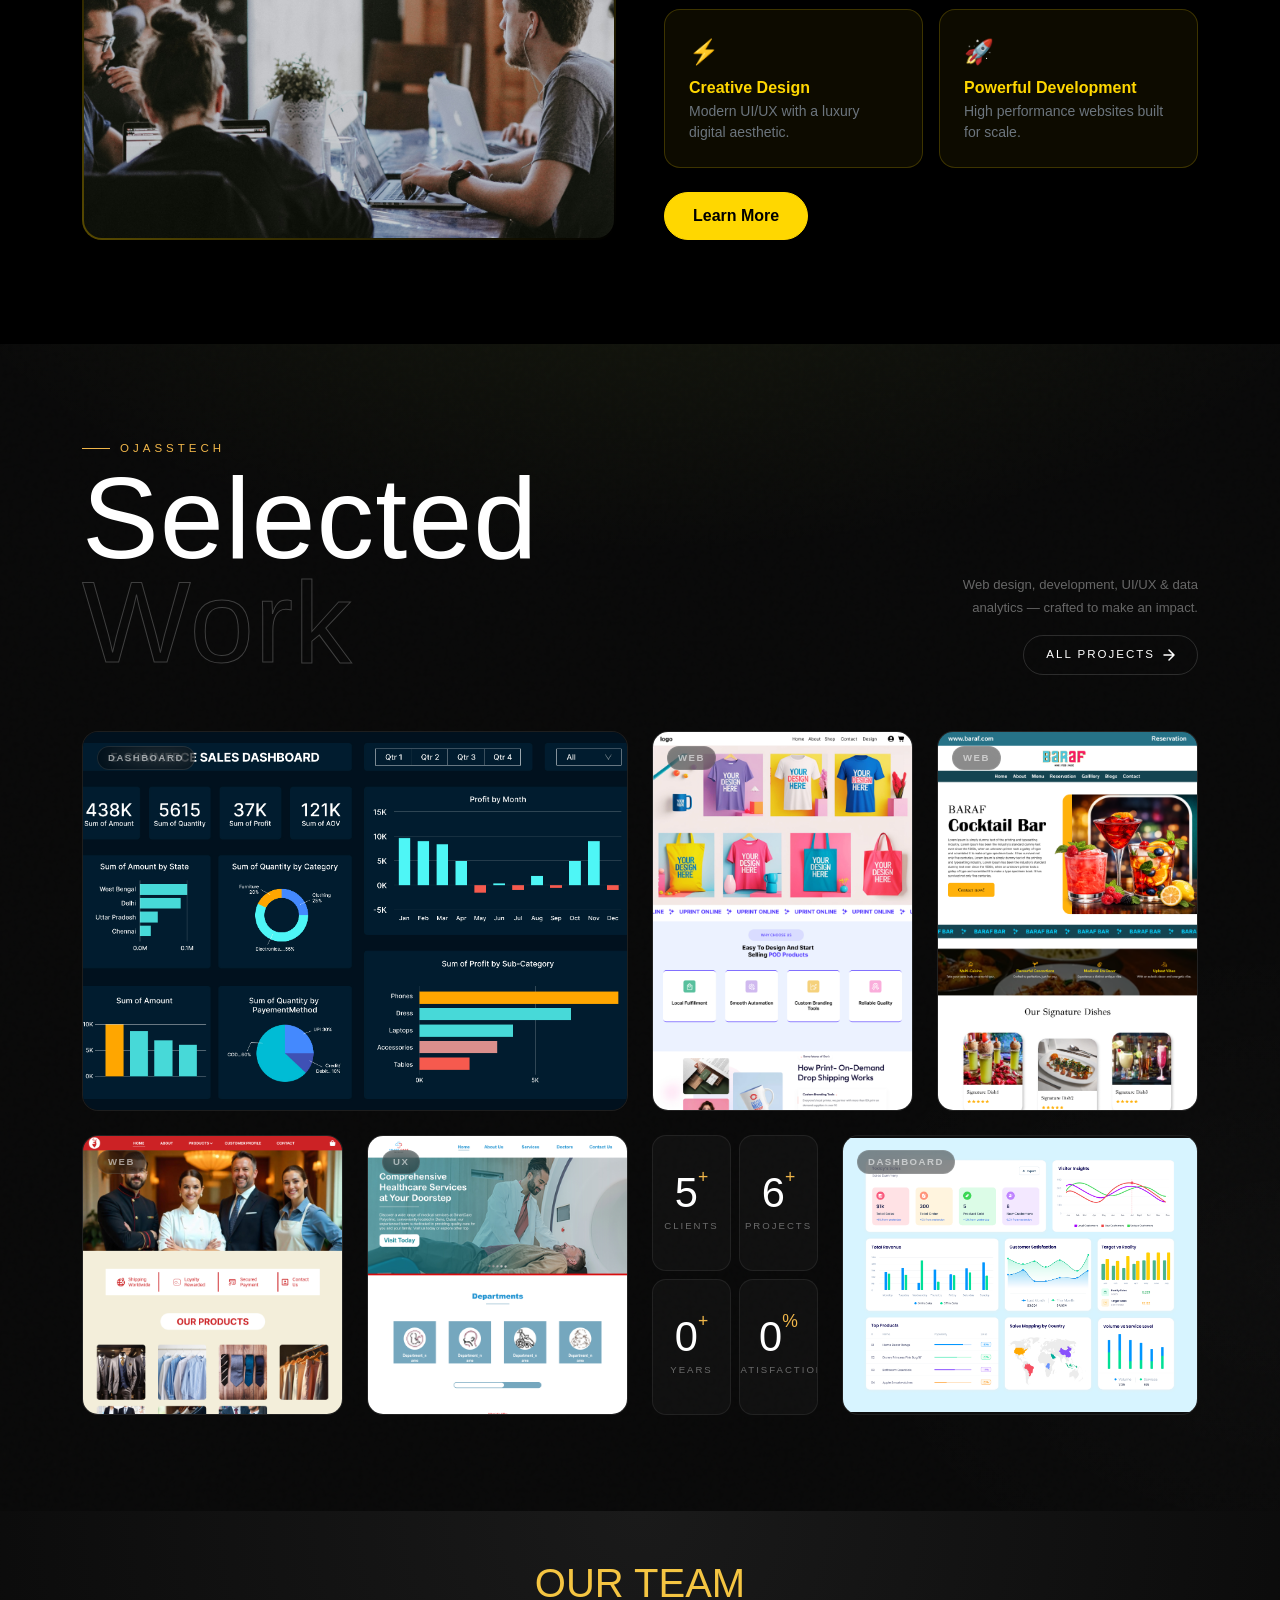
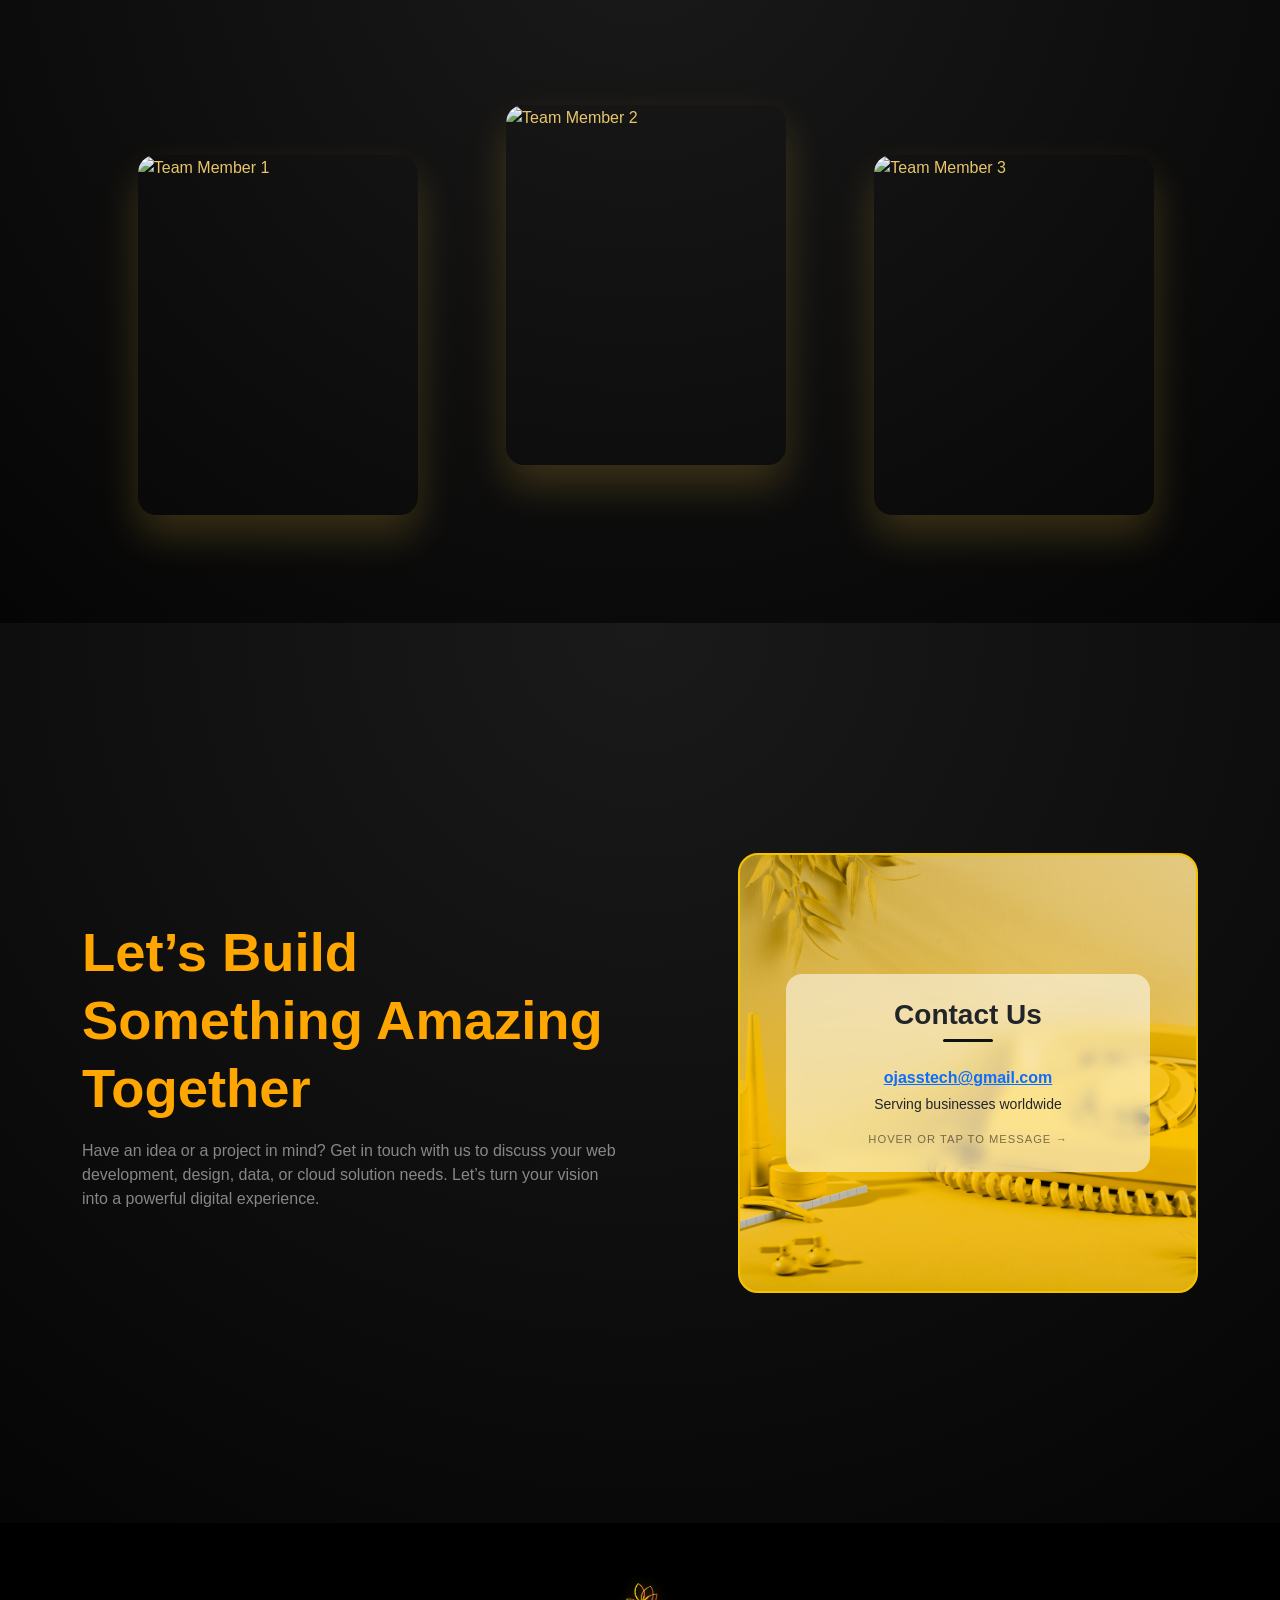
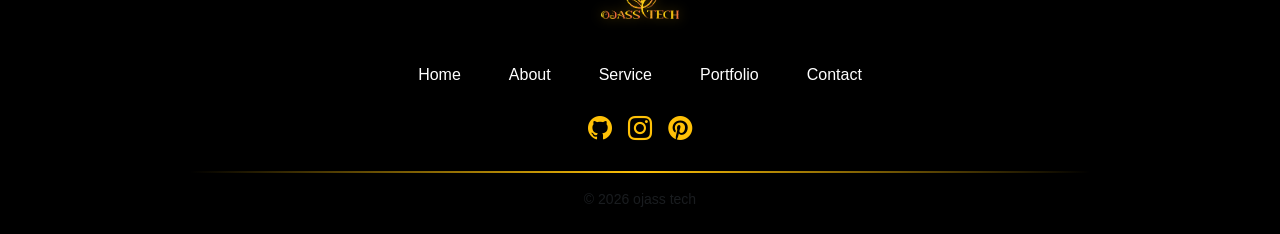
==== commit a0f4fbfe: "Update index.html" ====
--- a/index.html
+++ b/index.html
@@ -36,6 +36,7 @@
       <a href="service.html">Service</a>
       <a href="portfolio.html">Portfolio</a>
       <a href="contact.html">Contact</a>
+      <a href="/blogpage" style="display: none;">Blog</a>
     </div>
 
     <div class="pill right-pill">
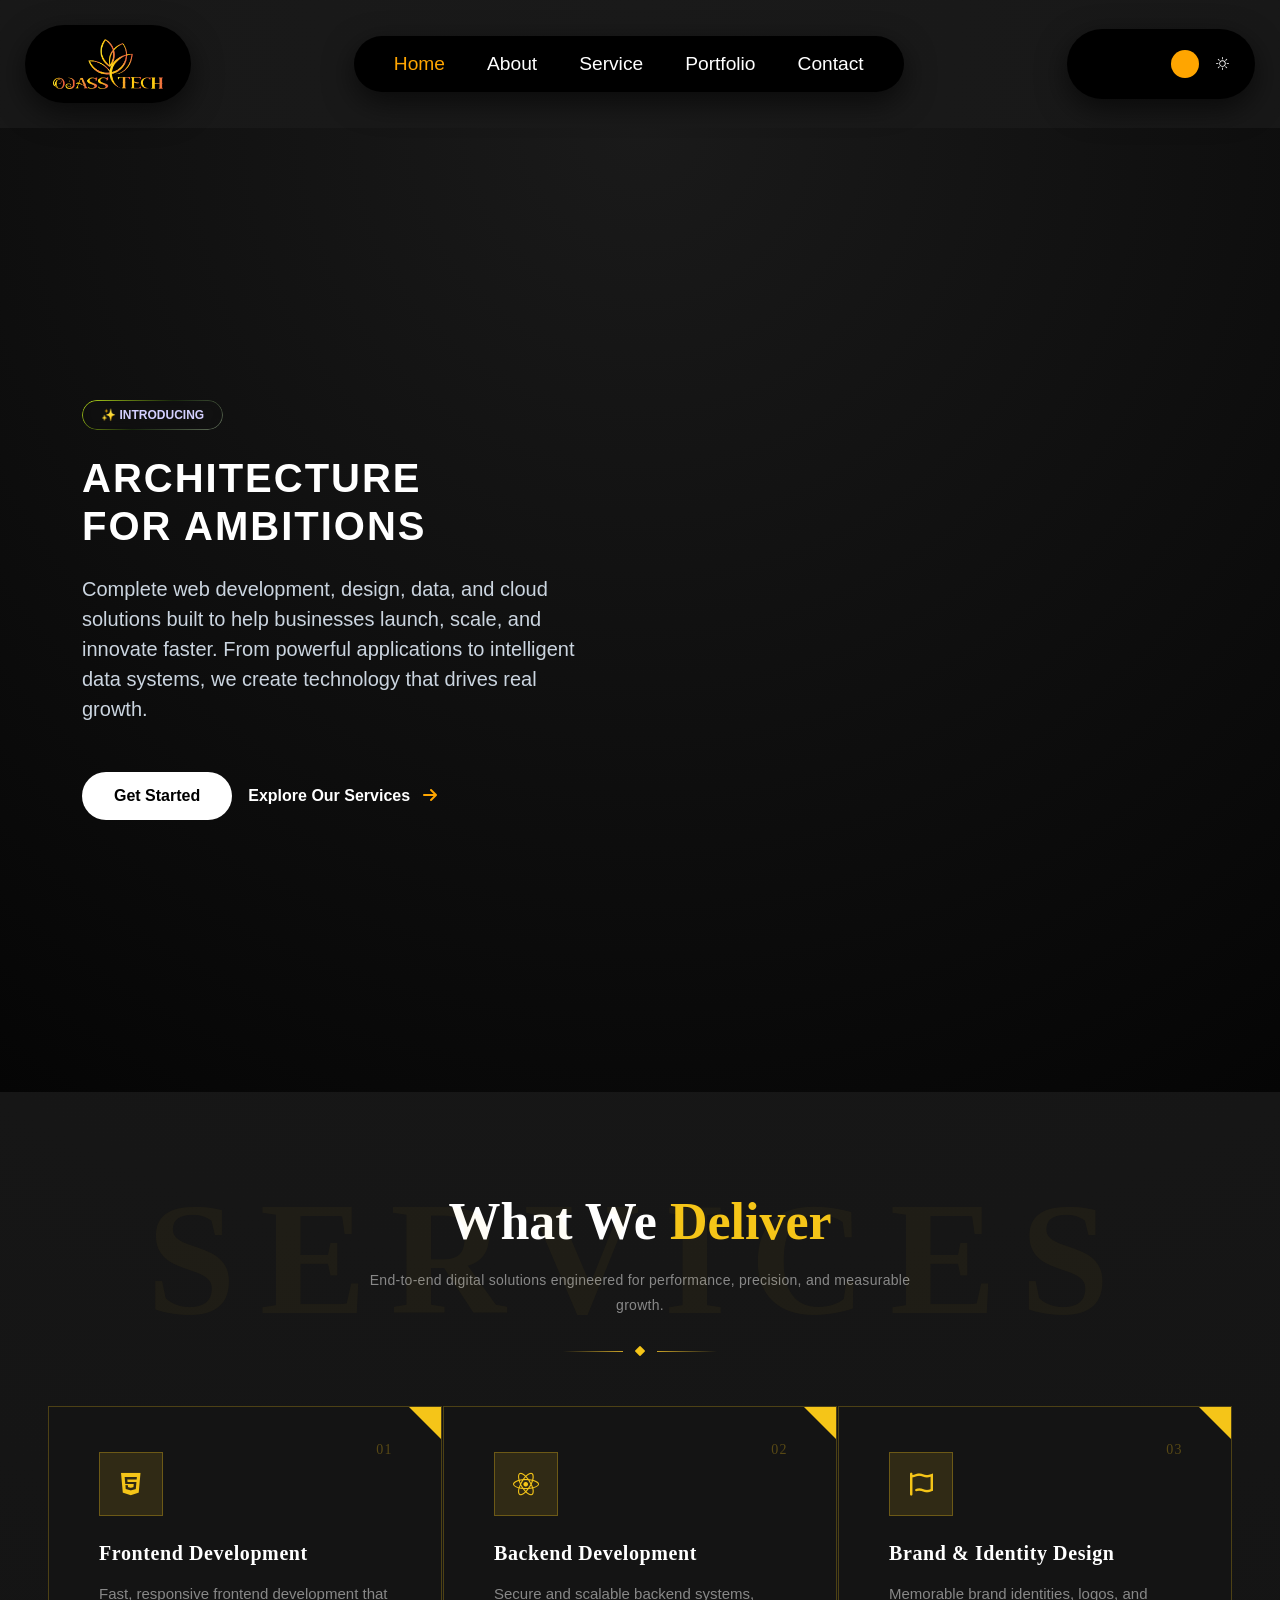
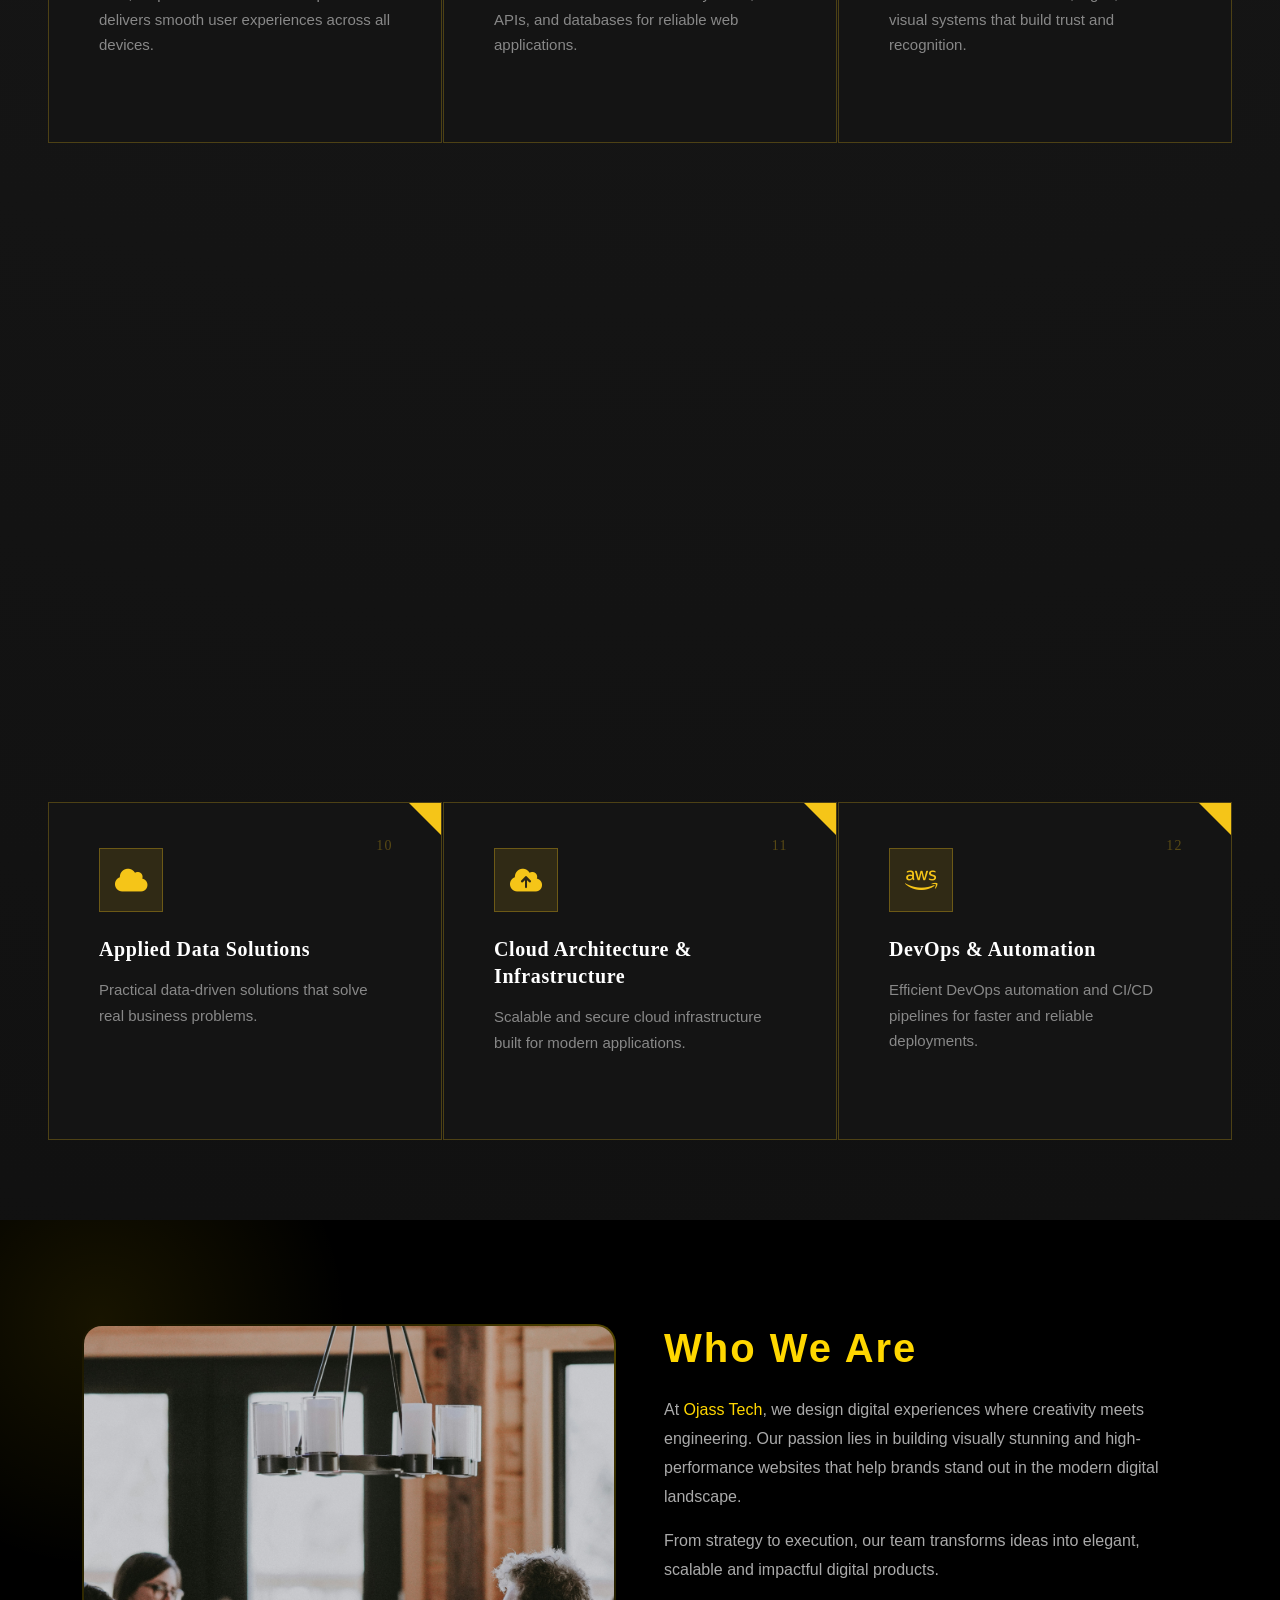
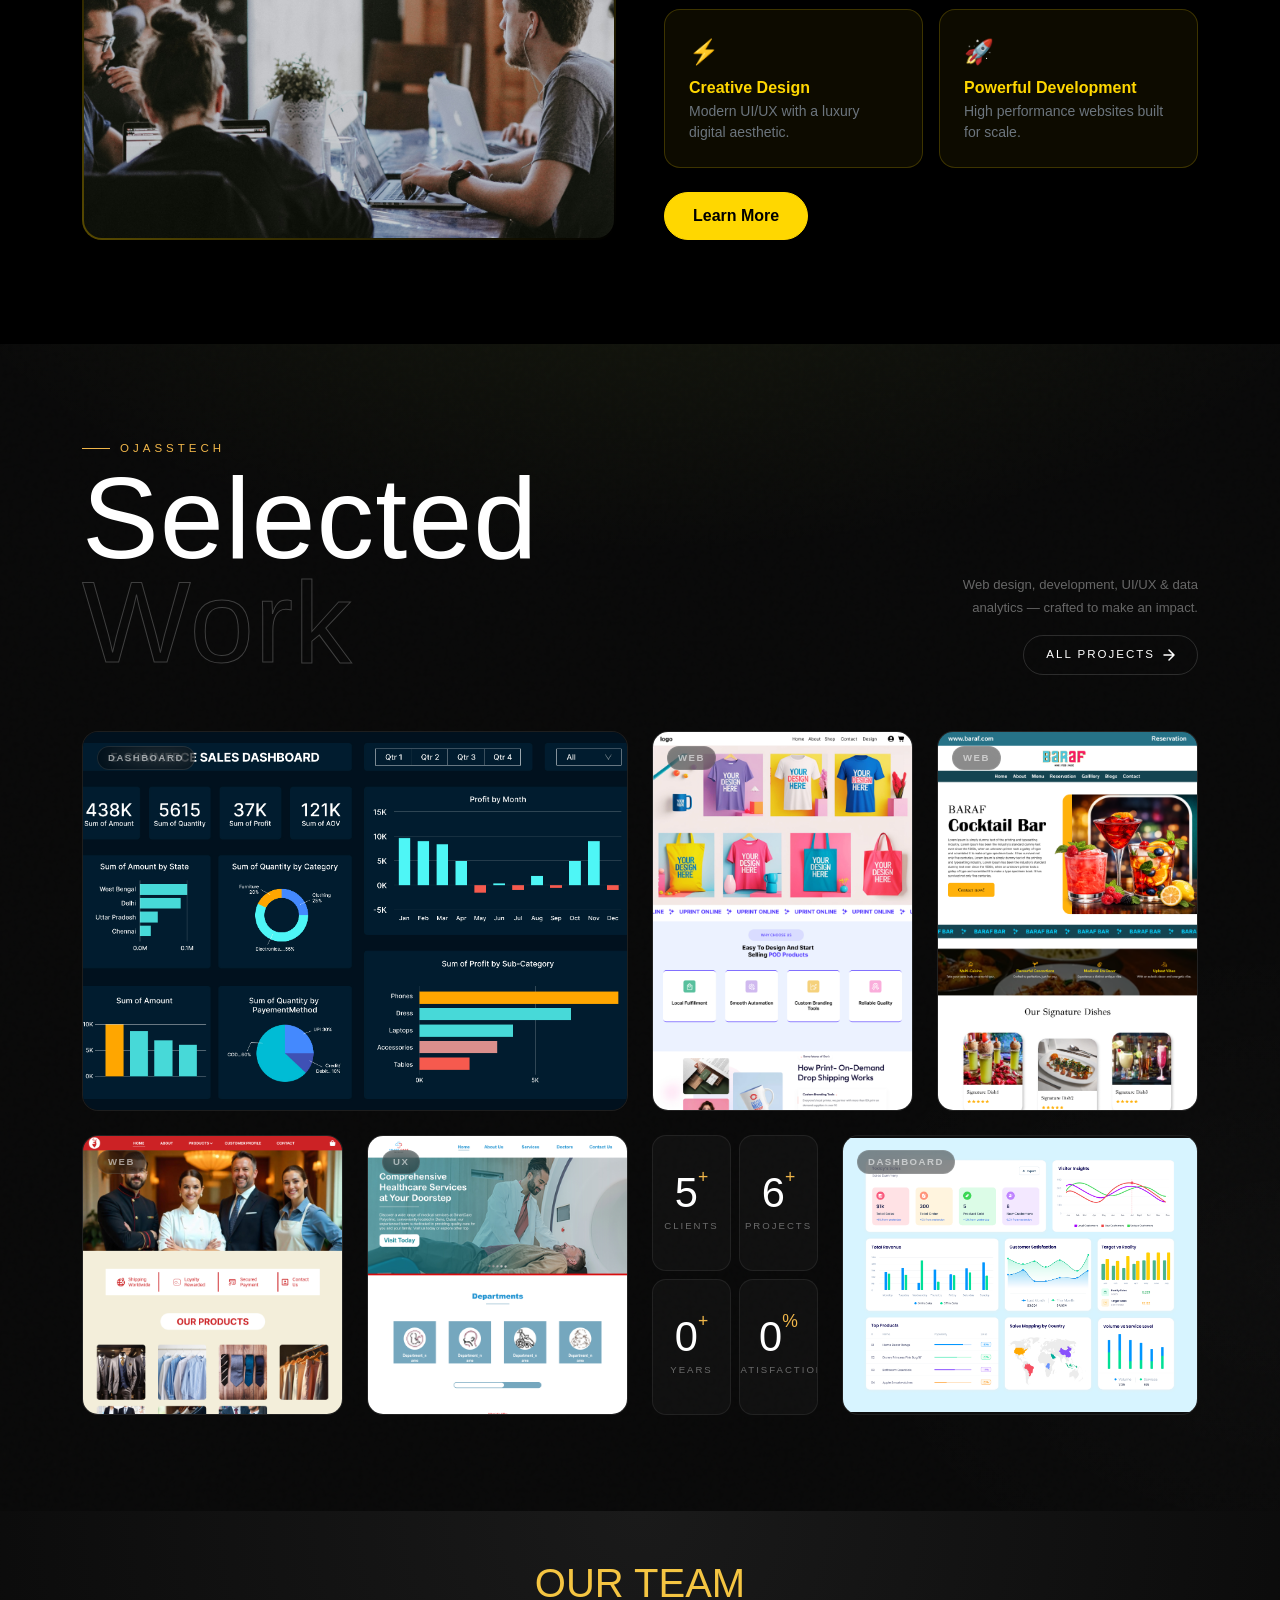
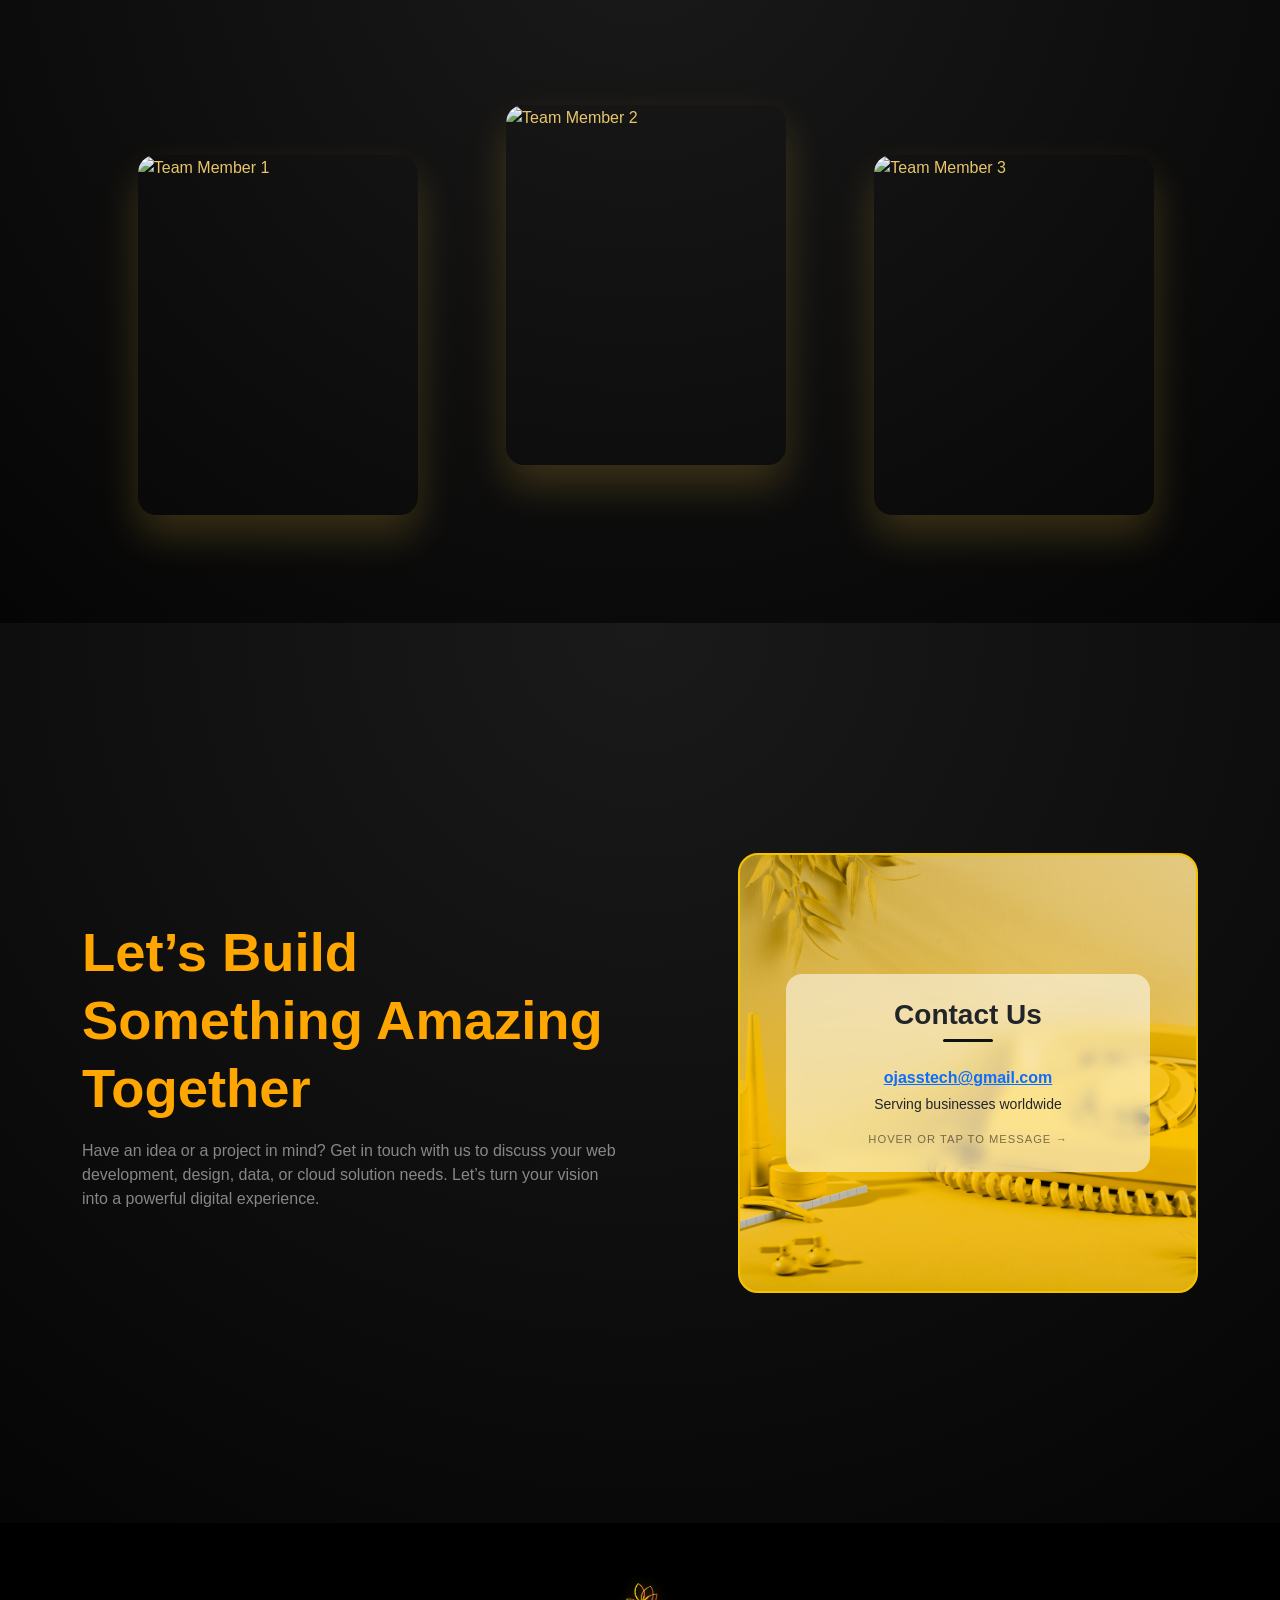
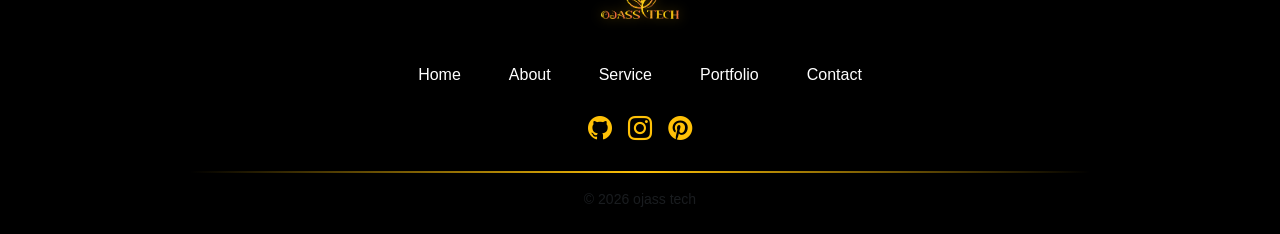
==== commit 27b456c1: "Update index.html" ====
--- a/index.html
+++ b/index.html
@@ -32,10 +32,10 @@
 
     <div class="pill nav-pill">
       <a class="active" href="#">Home</a>
-      <a href="about.html">About</a>
-      <a href="service.html">Service</a>
-      <a href="portfolio.html">Portfolio</a>
-      <a href="contact.html">Contact</a>
+      <a href="/about">About</a>
+      <a href="/service">Service</a>
+      <a href="/portfolio">Portfolio</a>
+      <a href="/contact">Contact</a>
       <a href="/blogpage" style="display: none;">Blog</a>
     </div>
 
@@ -77,10 +77,11 @@
 
     <div class="mobile-menu" id="mobileMenu">
       <a class="active" href="#">Home</a>
-      <a href="about.html">About</a>
-      <a href="service.html">Service</a>
-      <a href="portfolio.html">Portfolio</a>
-      <a href="contact.html">Contact</a>
+      <a href="/about">About</a>
+      <a href="/service">Service</a>
+      <a href="/portfolio">Portfolio</a>
+      <a href="/contact">Contact</a>
+      <a href="/blogpage" style="display: none;">Blog</a>
     </div>
   </div>
 
